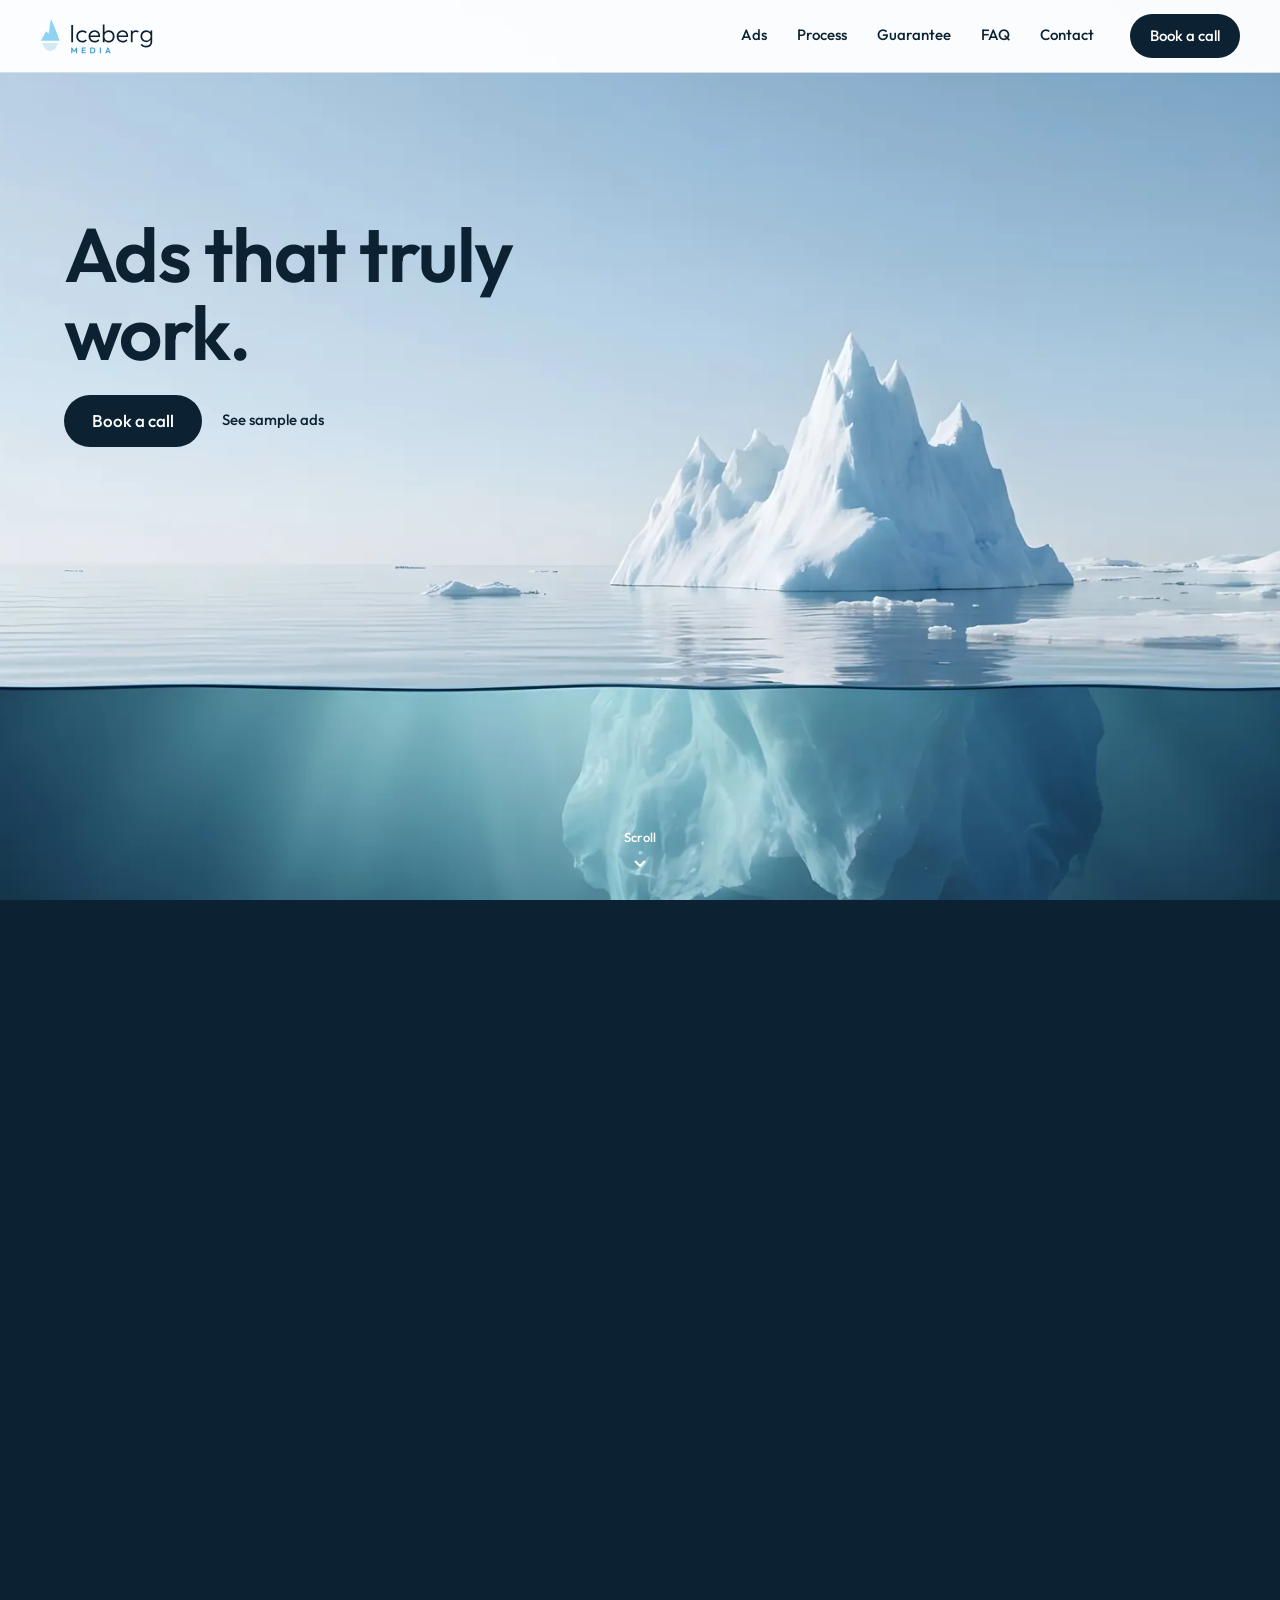
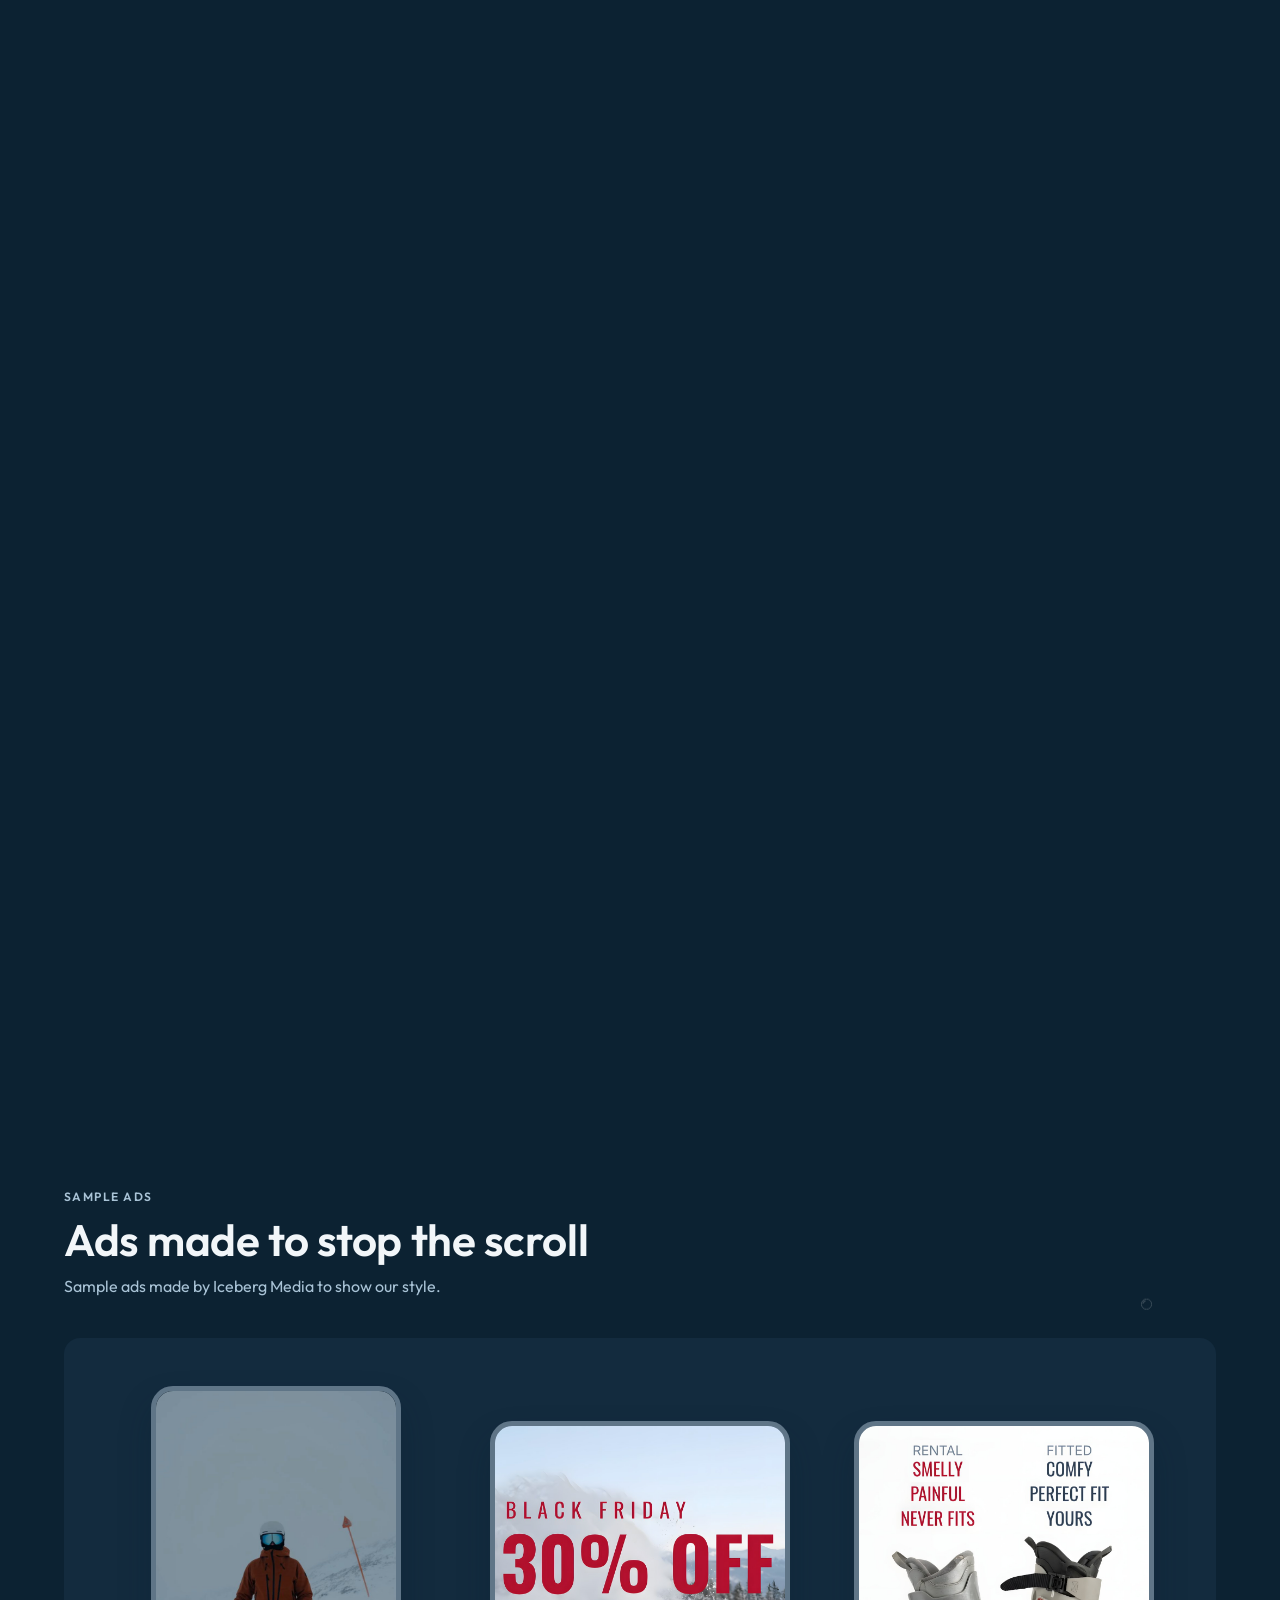
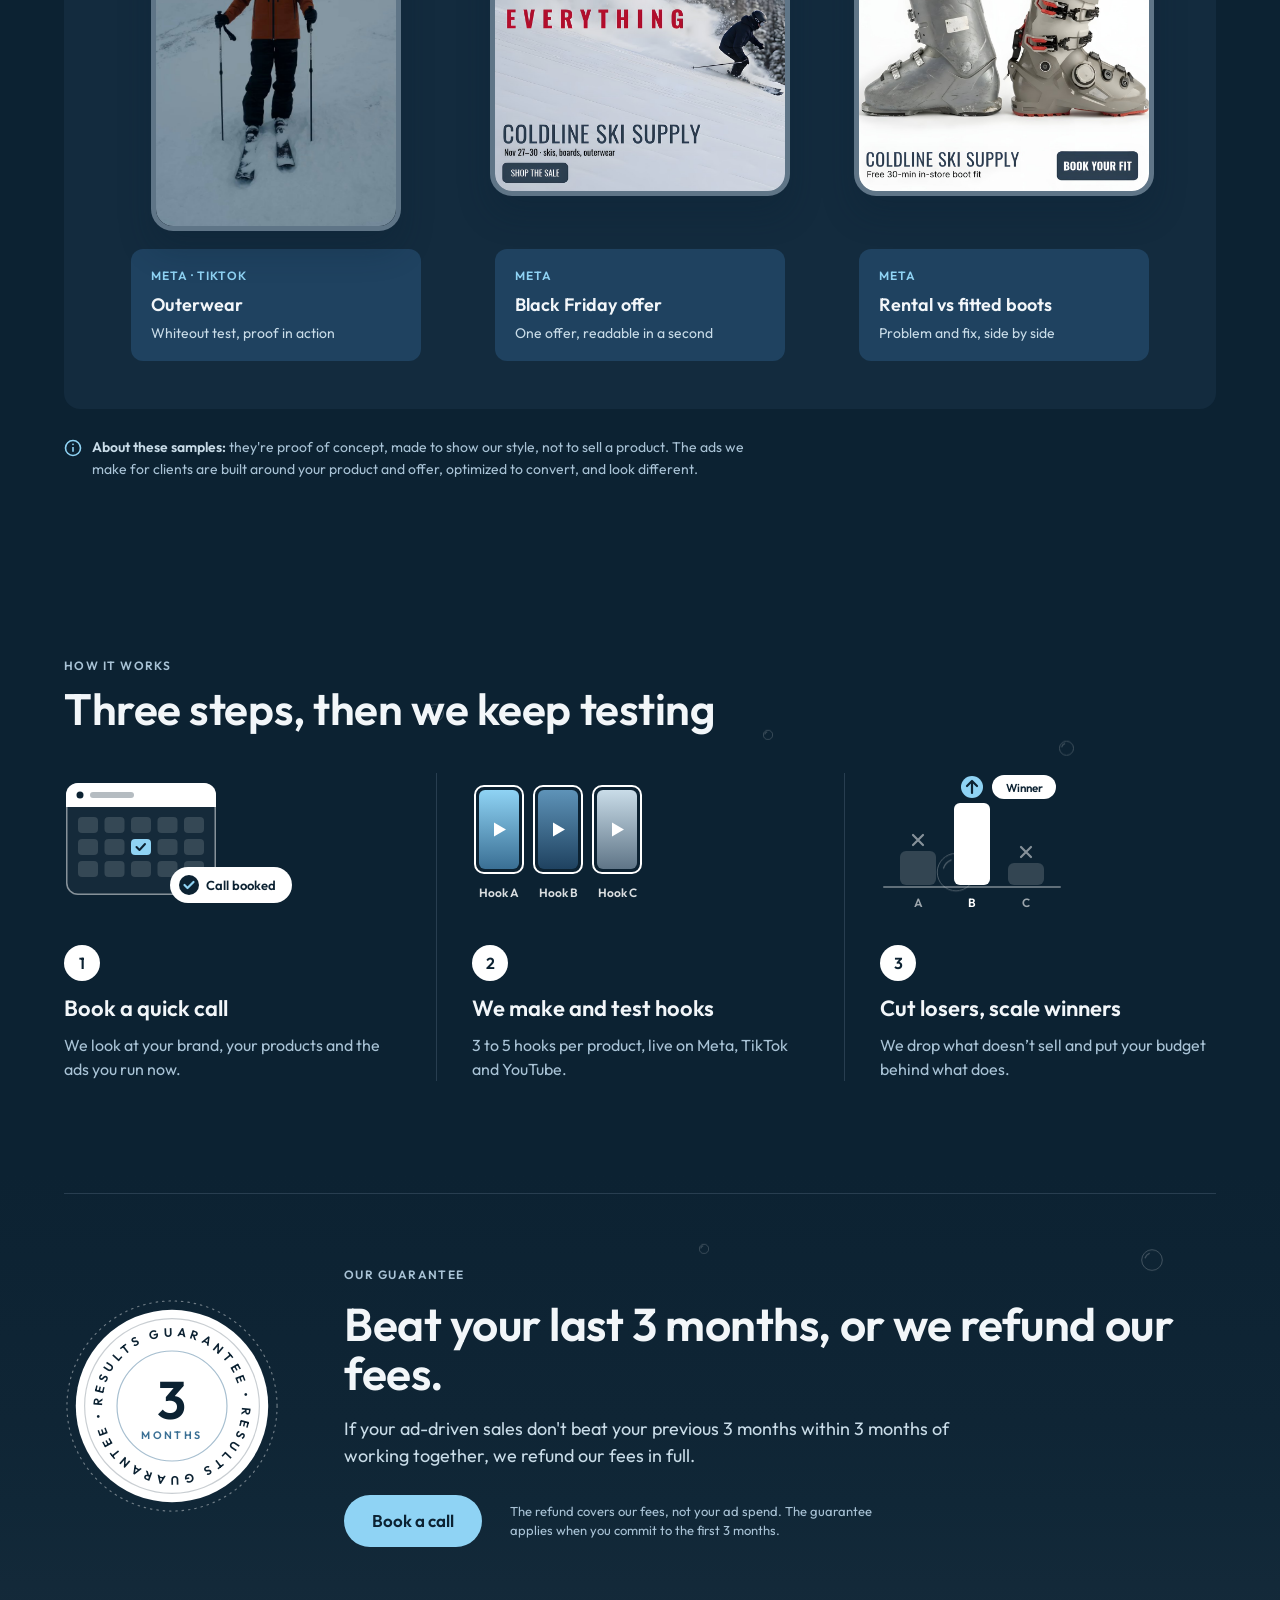
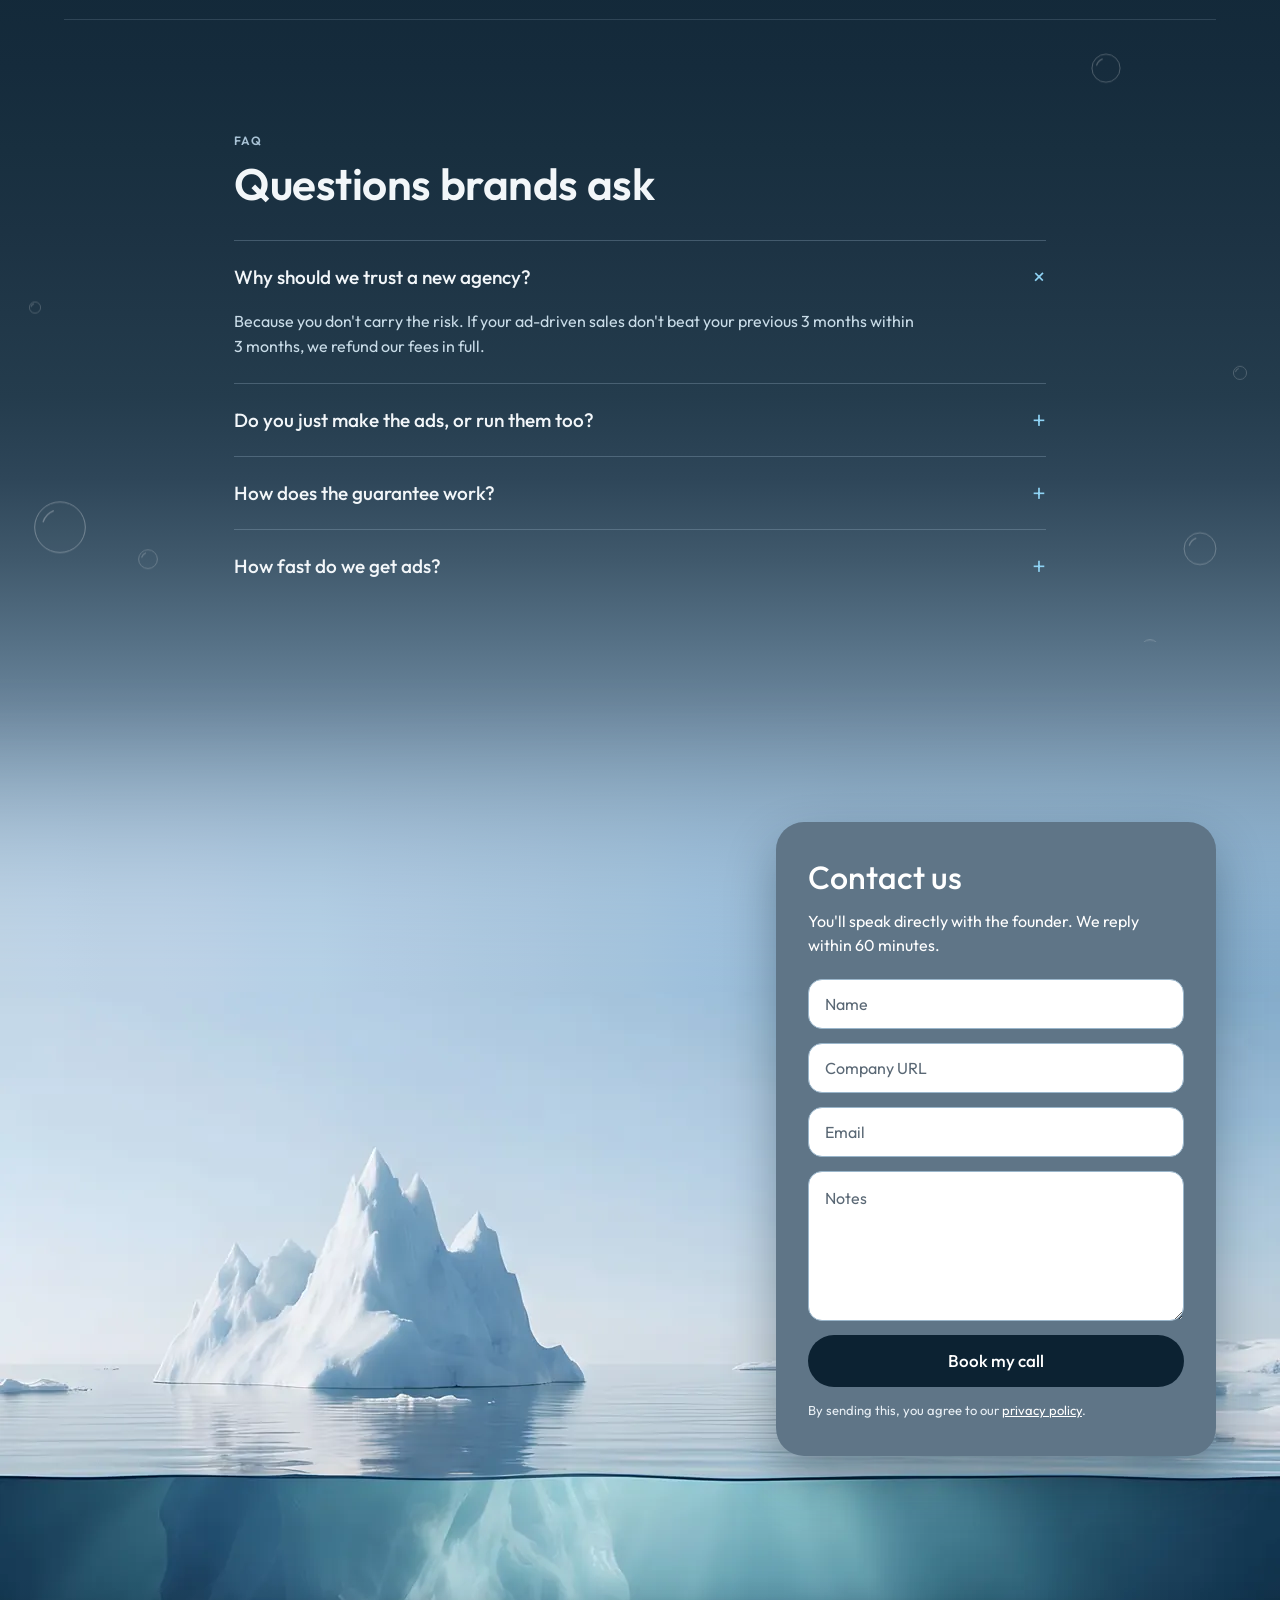
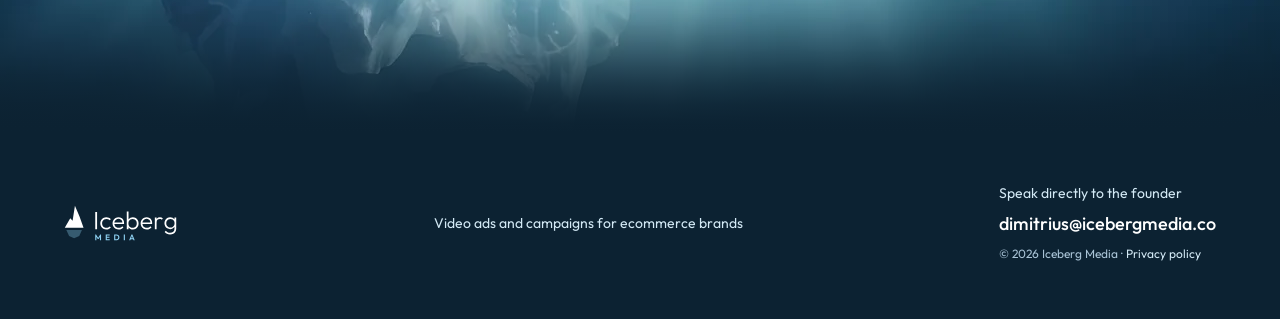
==== index.html @ 53dd19d0 "Add the Iceberg Media website One-page site for icebergmedia.co: dive hero, sample ads (whiteout vid" ====
<!doctype html>
<html lang="en">
<head>
<meta charset="utf-8">
<meta name="viewport" content="width=device-width, initial-scale=1, viewport-fit=cover">
<title>Iceberg Media | Video ads and campaigns for ecommerce brands</title>
<meta name="description" content="Scroll-stopping video ads for ecommerce brands, and we run your campaigns on Meta, TikTok and YouTube. Beat your last 3 months, or we refund our fees.">
<link rel="canonical" href="https://icebergmedia.co/">
<meta name="theme-color" content="#0C2232">
<link rel="icon" href="favicon.svg" type="image/svg+xml">
<link rel="icon" href="favicon-32.png" sizes="32x32" type="image/png">
<link rel="icon" href="icon-192.png" sizes="192x192" type="image/png">
<link rel="apple-touch-icon" href="apple-touch-icon.png">
<link rel="manifest" href="site.webmanifest">
<script type="application/ld+json">{"@context":"https://schema.org","@graph":[{"@type":"WebSite","name":"Iceberg Media","url":"https://icebergmedia.co/"},{"@type":"Organization","name":"Iceberg Media","url":"https://icebergmedia.co/","logo":"https://icebergmedia.co/icon-512.png"}]}</script>
<meta property="og:type" content="website">
<meta property="og:site_name" content="Iceberg Media">
<meta property="og:title" content="Iceberg Media | Ads that truly work">
<meta property="og:description" content="Scroll-stopping video ads for ecommerce brands, and we run your campaigns on Meta, TikTok and YouTube.">
<meta property="og:url" content="https://icebergmedia.co/">
<meta property="og:image" content="https://icebergmedia.co/og-image.jpg">
<meta property="og:image:width" content="1200">
<meta property="og:image:height" content="630">
<meta property="og:image:alt" content="Iceberg Media: Ads that truly work. An iceberg above and below the waterline.">
<meta name="twitter:card" content="summary_large_image">
<link rel="preload" href="assets/fonts/outfit-latin.woff2" as="font" type="font/woff2" crossorigin>
<link rel="stylesheet" href="assets/css/site.css">
</head>
<body>
<a class="skip-link" href="#main">Skip to content</a>

<header class="site-header">
  <div class="header-in">
    <a class="brand" href="#main" data-scroll="top" aria-label="Iceberg Media, back to top">
      <img src="assets/img/logo-light.svg" alt="Iceberg Media" width="113" height="36">
    </a>
    <nav class="site-nav" id="site-nav" aria-label="Sections">
      <a class="lnk nav-link" href="#ads" data-scroll>Ads</a>
      <a class="lnk nav-link" href="#how" data-scroll>Process</a>
      <a class="lnk nav-link" href="#guarantee" data-scroll>Guarantee</a>
      <a class="lnk nav-link" href="#faq" data-scroll>FAQ</a>
      <a class="lnk nav-link" href="#book" data-scroll>Contact</a>
    </nav>
    <div class="header-actions">
      <a class="btn btn-navy btn-sm" href="#book" data-scroll>Book a call</a>
    </div>
  </div>
</header>

<main id="main" tabindex="-1">

  <!-- 1. Hero: the dive. The page is pinned for two screens while the camera sinks below the waterline. -->
  <section class="dive" id="dive" aria-labelledby="hero-title">
    <div class="dive-stage" id="dive-stage">
      <div class="dive-scene" id="dive-scene" aria-hidden="true">
        <picture>
          <source media="(max-width: 760px)" type="image/webp" srcset="assets/img/iceberg-dive-1600.webp 1600w, assets/img/iceberg-dive-2400.webp 2400w" sizes="160vh">
          <source media="(max-width: 760px)" srcset="assets/img/iceberg-dive-1600.jpg 1600w, assets/img/iceberg-dive-2400.jpg 2400w" sizes="160vh">
          <source type="image/webp" srcset="assets/img/iceberg-dive-1600.webp 1600w, assets/img/iceberg-dive-2400.webp 2400w, assets/img/iceberg-dive-3200.webp 3200w" sizes="(orientation: portrait) 160vh, 100vw">
          <img id="dive-img" src="assets/img/iceberg-dive-2400.jpg" srcset="assets/img/iceberg-dive-1600.jpg 1600w, assets/img/iceberg-dive-2400.jpg 2400w, assets/img/iceberg-dive-3200.jpg 3200w" sizes="(orientation: portrait) 160vh, 100vw" alt="" width="3200" height="3200" fetchpriority="high">
        </picture>
        <img class="dive-blur" id="dive-blur" src="assets/img/iceberg-dive-blur.webp" alt="" width="1200" height="1200" decoding="async">
        <div class="dive-sink"></div>
      </div>

      <div class="dive-line" id="dive-line">
        <div class="wrap"><p>Below every great ad is the work you don't see.</p></div>
      </div>

      <div class="hero" id="hero">
        <div class="wrap" id="hero-text">
          <h1 id="hero-title">Ads that truly work.</h1>
          <div class="hero-cta">
            <a class="btn btn-navy" href="#book" data-scroll>Book a call</a>
            <a class="lnk" href="#ads" data-scroll>See sample ads</a>
          </div>
        </div>
      </div>

      <div class="scroll-hint" id="scroll-hint" aria-hidden="true">
        Scroll
        <svg width="18" height="18" viewBox="0 0 18 18" fill="none" stroke="currentColor" stroke-width="2"><path d="M4 7 L9 12 L14 7"/></svg>
      </div>
    </div>
  </section>

  <div class="deep">

    <!-- 2. Sample ads. The videos and their cover frames are in assets/ads/ (see README.md). -->
    <section class="section" id="ads" tabindex="-1" aria-labelledby="ads-title">
      <div class="wrap stack">
        <div class="section-head reveal">
          <span class="eyebrow">Sample ads</span>
          <h2 class="h2" id="ads-title">Ads made to stop the scroll</h2>
          <p class="lead">Sample ads made by Iceberg Media to show our style.</p>
        </div>

        <!-- Ads in a row, each with its card below: videos upright 9:16, still (feed) ads 4:5 with .ad-feed.
             A still ad is an <img> in its .ad-media (see README.md). -->
        <div class="ads-row reveal">
          <div class="ads-item">
            <figure class="ad ad-v" data-ad="outerwear" data-video="assets/ads/outerwear.mp4" data-poster="assets/ads/outerwear.jpg">
              <div class="ad-media">
                <div class="ad-ph"><svg width="40" height="40" viewBox="0 0 40 40" fill="none" stroke="currentColor" stroke-width="2" aria-hidden="true"><circle cx="20" cy="20" r="18"/><path d="M16 13 L28 20 L16 27 Z"/></svg><span>Sample ad</span></div>
              </div>
            </figure>
            <div class="card">
              <span class="card-eyebrow">META · TIKTOK</span>
              <span class="card-title">Outerwear</span>
              <span class="card-text">Whiteout test, proof in action</span>
            </div>
          </div>
          <div class="ads-item">
            <figure class="ad ad-v ad-still ad-feed" data-ad="black-friday">
              <div class="ad-media">
                <img src="assets/ads/black-friday.jpg" alt="Sample Black Friday ad for a ski shop: 30% off everything, with a skier carving through fresh snow and a Shop the sale button" width="1080" height="1350" loading="lazy" decoding="async">
              </div>
            </figure>
            <div class="card">
              <span class="card-eyebrow">META</span>
              <span class="card-title">Black Friday offer</span>
              <span class="card-text">One offer, readable in a second</span>
            </div>
          </div>
          <div class="ads-item">
            <figure class="ad ad-v ad-still ad-feed" data-ad="boot-fit">
              <div class="ad-media">
                <img src="assets/ads/boot-fit.jpg" alt="Sample ski shop ad comparing a worn rental boot (smelly, painful, never fits) with a fitted boot (comfy, perfect fit, yours), with a Book your fit button" width="1080" height="1350" loading="lazy" decoding="async">
              </div>
            </figure>
            <div class="card">
              <span class="card-eyebrow">META</span>
              <span class="card-title">Rental vs fitted boots</span>
              <span class="card-text">Problem and fix, side by side</span>
            </div>
          </div>
        </div>

        <p class="ads-note reveal"><svg width="18" height="18" viewBox="0 0 18 18" fill="none" stroke="currentColor" stroke-width="1.6" aria-hidden="true"><circle cx="9" cy="9" r="7.5"/><path d="M9 8v4.8"/><circle cx="9" cy="5.3" r="0.9" fill="currentColor" stroke="none"/></svg><span><strong>About these samples:</strong> they're proof of concept, made to show our style, not to sell a product. The ads we make for clients are built around your product and offer, optimized to convert, and look different.</span></p>
      </div>
    </section>

    <!-- 3. How it works -->
    <section class="section" id="how" tabindex="-1" aria-labelledby="how-title">
      <div class="wrap stack">
        <div class="section-head reveal">
          <span class="eyebrow">How it works</span>
          <h2 class="h2" id="how-title">Three steps, then we keep testing</h2>
        </div>
        <!-- Three open columns, each with a small white line drawing: the call, hooks A to C, hook B wins. -->
        <ol class="steps">
          <li class="step reveal">
            <div class="step-art" aria-hidden="true">
              <svg viewBox="46 10 230 140" preserveAspectRatio="xMinYMid meet" focusable="false">
                <rect x="48.75" y="20.75" width="148.5" height="110.5" rx="11.25" fill="#FFFFFF" fill-opacity="0.04" stroke="#FFFFFF" stroke-opacity="0.5" stroke-width="1.5"/>
                <path d="M48 32a12 12 0 0 1 12-12h126a12 12 0 0 1 12 12v12H48z" fill="#FFFFFF"/>
                <circle cx="62" cy="32" r="3.5" fill="#0C2232"/>
                <rect x="72" y="29" width="44" height="6" rx="3" fill="#0C2232" opacity="0.3"/>
                <g fill="#FFFFFF" fill-opacity="0.14">
                  <rect x="60" y="54" width="20" height="16" rx="4"/><rect x="86.5" y="54" width="20" height="16" rx="4"/><rect x="113" y="54" width="20" height="16" rx="4"/><rect x="139.5" y="54" width="20" height="16" rx="4"/><rect x="166" y="54" width="20" height="16" rx="4"/>
                  <rect x="60" y="76" width="20" height="16" rx="4"/><rect x="86.5" y="76" width="20" height="16" rx="4"/><rect x="139.5" y="76" width="20" height="16" rx="4"/><rect x="166" y="76" width="20" height="16" rx="4"/>
                  <rect x="60" y="98" width="20" height="16" rx="4"/><rect x="86.5" y="98" width="20" height="16" rx="4"/><rect x="113" y="98" width="20" height="16" rx="4"/><rect x="139.5" y="98" width="20" height="16" rx="4"/><rect x="166" y="98" width="20" height="16" rx="4"/>
                </g>
                <rect x="113" y="76" width="20" height="16" rx="4" fill="#8FD3F4"/>
                <path d="M118.5 84l3 3 5.5-6" fill="none" stroke="#0C2232" stroke-width="2" stroke-linecap="round" stroke-linejoin="round"/>
                <rect x="152" y="104" width="122" height="36" rx="18" fill="#FFFFFF"/>
                <circle cx="171" cy="122" r="10" fill="#0C2232"/>
                <path d="M166.5 122l3 3 6-6" fill="none" stroke="#8FD3F4" stroke-width="2.2" stroke-linecap="round" stroke-linejoin="round"/>
                <text x="188" y="126.5" font-size="13" font-weight="600" fill="#0C2232">Call booked</text>
              </svg>
            </div>
            <span class="step-n">1</span>
            <h3>Book a quick call</h3>
            <p>We look at your brand, your products and the ads you run now.</p>
          </li>
          <li class="step reveal">
            <div class="step-art" aria-hidden="true">
              <svg viewBox="64 10 172 140" preserveAspectRatio="xMinYMid meet" focusable="false">
                <defs>
                  <linearGradient id="hook-a" x1="0" y1="0" x2="0" y2="1"><stop offset="0" stop-color="#8FD3F4"/><stop offset="1" stop-color="#3A6F94"/></linearGradient>
                  <linearGradient id="hook-b" x1="0" y1="0" x2="0" y2="1"><stop offset="0" stop-color="#5E93B8"/><stop offset="1" stop-color="#1F4260"/></linearGradient>
                  <linearGradient id="hook-c" x1="0" y1="0" x2="0" y2="1"><stop offset="0" stop-color="#C9DCE8"/><stop offset="1" stop-color="#5F7587"/></linearGradient>
                </defs>
                <g transform="translate(66 22)">
                  <rect x="1" y="1" width="48" height="87" rx="9" fill="none" stroke="#FFFFFF" stroke-width="2"/>
                  <rect x="5" y="5" width="40" height="79" rx="6" fill="url(#hook-a)"/>
                  <path d="M20 37.5l12 7-12 7z" fill="#FFFFFF"/>
                  <text x="25" y="112" text-anchor="middle" font-size="12" font-weight="600" fill="#FFFFFF" fill-opacity="0.85">Hook A</text>
                </g>
                <g transform="translate(125 22)">
                  <rect x="1" y="1" width="48" height="87" rx="9" fill="none" stroke="#FFFFFF" stroke-width="2"/>
                  <rect x="5" y="5" width="40" height="79" rx="6" fill="url(#hook-b)"/>
                  <path d="M20 37.5l12 7-12 7z" fill="#FFFFFF"/>
                  <text x="25" y="112" text-anchor="middle" font-size="12" font-weight="600" fill="#FFFFFF" fill-opacity="0.85">Hook B</text>
                </g>
                <g transform="translate(184 22)">
                  <rect x="1" y="1" width="48" height="87" rx="9" fill="none" stroke="#FFFFFF" stroke-width="2"/>
                  <rect x="5" y="5" width="40" height="79" rx="6" fill="url(#hook-c)"/>
                  <path d="M20 37.5l12 7-12 7z" fill="#FFFFFF"/>
                  <text x="25" y="112" text-anchor="middle" font-size="12" font-weight="600" fill="#FFFFFF" fill-opacity="0.85">Hook C</text>
                </g>
              </svg>
            </div>
            <span class="step-n">2</span>
            <h3>We make and test hooks</h3>
            <p>3 to 5 hooks per product, live on Meta, TikTok and YouTube.</p>
          </li>
          <li class="step reveal">
            <div class="step-art" aria-hidden="true">
              <svg viewBox="58 10 184 140" preserveAspectRatio="xMinYMid meet" focusable="false">
                <rect x="78" y="88" width="36" height="34" rx="6" fill="#FFFFFF" fill-opacity="0.16"/>
                <rect x="132" y="40" width="36" height="82" rx="6" fill="#FFFFFF"/>
                <rect x="186" y="100" width="36" height="22" rx="6" fill="#FFFFFF" fill-opacity="0.16"/>
                <line x1="62" y1="124" x2="238" y2="124" stroke="#FFFFFF" stroke-opacity="0.35" stroke-width="2" stroke-linecap="round"/>
                <g fill="none" stroke="#FFFFFF" stroke-opacity="0.5" stroke-width="2.2" stroke-linecap="round">
                  <path d="M91 72l10 10M101 72l-10 10"/>
                  <path d="M199 84l10 10M209 84l-10 10"/>
                </g>
                <circle cx="150" cy="24" r="11" fill="#8FD3F4"/>
                <path d="M150 30v-12M145 23l5-5 5 5" fill="none" stroke="#0C2232" stroke-width="2.2" stroke-linecap="round" stroke-linejoin="round"/>
                <rect x="170" y="12" width="64" height="24" rx="12" fill="#FFFFFF"/>
                <text x="202" y="28.5" text-anchor="middle" font-size="11.5" font-weight="600" fill="#0C2232">Winner</text>
                <g font-size="12" font-weight="600" text-anchor="middle">
                  <text x="96" y="144" fill="#FFFFFF" fill-opacity="0.6">A</text>
                  <text x="150" y="144" fill="#FFFFFF">B</text>
                  <text x="204" y="144" fill="#FFFFFF" fill-opacity="0.6">C</text>
                </g>
              </svg>
            </div>
            <span class="step-n">3</span>
            <h3>Cut losers, scale winners</h3>
            <p>We drop what doesn’t sell and put your budget behind what does.</p>
          </li>
        </ol>
      </div>
    </section>

    <!-- 4. Guarantee: a white seal beside the promise, between two thin lines -->
    <section id="guarantee" tabindex="-1" aria-labelledby="guarantee-title">
      <div class="guarantee reveal">
        <div class="g-seal" aria-hidden="true">
          <svg viewBox="-10 -10 220 220" focusable="false">
            <defs><path id="g-ring" d="M100 100m-71 0a71 71 0 1 1 142 0a71 71 0 1 1-142 0"/></defs>
            <circle cx="100" cy="100" r="107" fill="none" stroke="#FFFFFF" stroke-opacity="0.4" stroke-width="1.2" stroke-dasharray="1.5 5" stroke-linecap="round"/>
            <circle cx="100" cy="100" r="98" fill="#FFFFFF"/>
            <circle cx="100" cy="100" r="89" fill="none" stroke="#0C2232" stroke-opacity="0.22" stroke-width="1.2"/>
            <circle cx="100" cy="100" r="56" fill="none" stroke="#3A6F94" stroke-opacity="0.45" stroke-width="1.2"/>
            <text font-size="12.5" font-weight="600" letter-spacing="2.6" fill="#0C2232"><textPath href="#g-ring" xlink:href="#g-ring" textLength="440" lengthAdjust="spacing">RESULTS GUARANTEE • RESULTS GUARANTEE •</textPath></text>
            <text x="100" y="113" text-anchor="middle" font-size="54" font-weight="600" fill="#0C2232">3</text>
            <text x="100" y="134" text-anchor="middle" font-size="11" font-weight="600" letter-spacing="2.4" fill="#3A6F94">MONTHS</text>
          </svg>
        </div>
        <div class="g-text">
          <span class="eyebrow">Our guarantee</span>
          <h2 class="h2 g-title" id="guarantee-title">Beat your last 3 months, or we refund our fees.</h2>
          <p class="g-body">If your ad-driven sales don't beat your previous 3 months within 3 months of working together, we refund our fees in full.</p>
          <div class="g-act">
            <a class="btn btn-ice" href="#book" data-scroll>Book a call</a>
            <p class="g-fine">The refund covers our fees, not your ad spend. The guarantee applies when you commit to the first 3 months.</p>
          </div>
        </div>
      </div>
    </section>

    <!-- 5. FAQ. It sits in the start of the gradient that lightens towards Contact. -->
    <section class="faq" id="faq" tabindex="-1" aria-labelledby="faq-title">
      <div class="section-head reveal">
        <span class="eyebrow">FAQ</span>
        <h2 class="h2" id="faq-title">Questions brands ask</h2>
      </div>
      <div class="faq-list reveal">
        <div class="faq-item">
          <h3 class="faq-h"><button class="faq-q" type="button" aria-expanded="true" aria-controls="faq-a1" id="faq-q1"><span>Why should we trust a new agency?</span><span class="faq-icon" aria-hidden="true">+</span></button></h3>
          <div class="faq-a open" id="faq-a1" role="region" aria-labelledby="faq-q1"><div><p>Because you don't carry the risk. If your ad-driven sales don't beat your previous 3 months within 3 months, we refund our fees in full.</p></div></div>
        </div>
        <div class="faq-item">
          <h3 class="faq-h"><button class="faq-q" type="button" aria-expanded="false" aria-controls="faq-a2" id="faq-q2"><span>Do you just make the ads, or run them too?</span><span class="faq-icon" aria-hidden="true">+</span></button></h3>
          <div class="faq-a" id="faq-a2" role="region" aria-labelledby="faq-q2"><div><p>Both. We make the ads, then launch, test and scale them on Meta, TikTok and YouTube.</p></div></div>
        </div>
        <div class="faq-item">
          <h3 class="faq-h"><button class="faq-q" type="button" aria-expanded="false" aria-controls="faq-a3" id="faq-q3"><span>How does the guarantee work?</span><span class="faq-icon" aria-hidden="true">+</span></button></h3>
          <div class="faq-a" id="faq-a3" role="region" aria-labelledby="faq-q3"><div><p>Before we start, we take your ad-driven sales from the last 3 months as the baseline. Beat it within 3 months, or we refund our fees in full (not your ad spend). Billing is month to month, and the guarantee covers brands that commit to the first 3 months.</p></div></div>
        </div>
        <div class="faq-item">
          <h3 class="faq-h"><button class="faq-q" type="button" aria-expanded="false" aria-controls="faq-a4" id="faq-q4"><span>How fast do we get ads?</span><span class="faq-icon" aria-hidden="true">+</span></button></h3>
          <div class="faq-a" id="faq-a4" role="region" aria-labelledby="faq-q4"><div><p>Your first ads are ready 3 to 5 days after kickoff. We confirm the exact timeline on the call.</p></div></div>
        </div>
      </div>
    </section>
  </div>

  <!-- 6. Contact: the page rises into the sky of the second photo. -->
  <section class="contact" id="book" tabindex="-1" aria-labelledby="contact-title">
    <div class="contact-space" aria-hidden="true"></div>
    <div class="contact-wrap">
      <div class="wrap contact-row">
        <div class="contact-spacer" aria-hidden="true"></div>
        <div class="contact-card" id="contact-card">
          <h2 id="contact-title">Contact us</h2>
          <p class="intro">You'll speak directly with the founder. We reply within 60 minutes.</p>
          <form id="contact-form" novalidate>
            <label class="field"><span class="sr-only">Name</span><input type="text" name="name" placeholder="Name" autocomplete="name" required maxlength="100"></label>
            <label class="field"><span class="sr-only">Company URL</span><input type="text" name="company" placeholder="Company URL" autocomplete="url" inputmode="url" maxlength="300"></label>
            <label class="field"><span class="sr-only">Email</span><input type="email" name="email" placeholder="Email" autocomplete="email" required maxlength="200"></label>
            <label class="field"><span class="sr-only">Notes</span><textarea name="notes" rows="5" placeholder="Notes" maxlength="3000"></textarea></label>
            <div class="hp" aria-hidden="true"><label>Leave this empty<input type="text" name="website_hp" tabindex="-1" autocomplete="off"></label></div>
            <button class="btn btn-navy btn-block" type="submit">Book my call</button>
            <p class="form-status" id="form-status" role="status" aria-live="polite"></p>
            <p class="consent">By sending this, you agree to our <a href="privacy.html">privacy policy</a>.</p>
          </form>
        </div>
      </div>
    </div>
    <div class="contact-photo" id="contact-photo" aria-hidden="true">
      <div class="contact-img">
        <picture>
          <source type="image/webp" srcset="assets/img/iceberg-contact-1280.webp 1280w, assets/img/iceberg-contact-1920.webp 1920w, assets/img/iceberg-contact-2560.webp 2560w" sizes="(max-width: 760px) 167vw, 100vw">
          <img src="assets/img/iceberg-contact-1920.jpg" srcset="assets/img/iceberg-contact-1280.jpg 1280w, assets/img/iceberg-contact-1920.jpg 1920w, assets/img/iceberg-contact-2560.jpg 2560w" sizes="(max-width: 760px) 167vw, 100vw" alt="" width="2560" height="2560" loading="lazy" decoding="async">
        </picture>
      </div>
      <div class="contact-cap"></div>
      <div class="contact-sink"></div>
    </div>
  </section>
</main>

<footer class="site-footer">
  <div class="wrap footer-in">
    <img class="footer-logo" src="assets/img/logo-dark.svg" alt="Iceberg Media" width="113" height="36" loading="lazy">
    <span class="footer-tag">Video ads and campaigns for ecommerce brands</span>
    <div class="footer-contact">
      <span>Speak directly to the founder</span>
      <a class="lnk lnk-light footer-mail" href="mailto:dimitrius@icebergmedia.co">dimitrius@icebergmedia.co</a>
      <span class="footer-legal">© 2026 Iceberg Media · <a class="lnk lnk-light" href="privacy.html">Privacy policy</a></span>
    </div>
  </div>
</footer>

<script src="assets/js/site.js"></script>
</body>
</html>
---- assets/css/site.css ----
/* Iceberg Media, icebergmedia.co
   One page: the dive (hero), the deep (ads, steps, guarantee, FAQ), then back up to the surface (contact). */

@font-face {
  font-family: 'Outfit';
  font-style: normal;
  font-weight: 300 700;
  font-display: swap;
  src: url(../fonts/outfit-latin-ext.woff2) format('woff2');
  unicode-range: U+0100-02BA, U+02BD-02C5, U+02C7-02CC, U+02CE-02D7, U+02DD-02FF, U+0304, U+0308, U+0329, U+1D00-1DBF, U+1E00-1E9F, U+1EF2-1EFF, U+2020, U+20A0-20AB, U+20AD-20C4, U+2113, U+2C60-2C7F, U+A720-A7FF;
}
@font-face {
  font-family: 'Outfit';
  font-style: normal;
  font-weight: 300 700;
  font-display: swap;
  src: url(../fonts/outfit-latin.woff2) format('woff2');
  unicode-range: U+0000-00FF, U+0131, U+0152-0153, U+02BB-02BC, U+02C6, U+02DA, U+02DC, U+0304, U+0308, U+0329, U+2000-206F, U+20AC, U+2122, U+2191, U+2193, U+2212, U+2215, U+FEFF, U+FFFD;
}

:root {
  --navy: #0C2232;
  --ink: #1B2733;
  --on-dark: #F2F6F9;
  --muted: #A9C3D6;
  --soft: #C9DCE8;
  --ice: #8FD3F4;
  --steel: #3A6F94;
  --panel: #132B3E;
  --info: #1F4260;
  --line: #2A4A6A;
  --frame: #5F7587;
  --card: #5F7587;
  --ease: cubic-bezier(0.65, 0, 0.35, 1);
  /* smoothstep ramp into the brand navy, shared by both photos */
  --navy-ramp: linear-gradient(to bottom, rgba(12, 34, 50, 0) 0%, rgba(12, 34, 50, 0.038) 10%, rgba(12, 34, 50, 0.14) 20%, rgba(12, 34, 50, 0.286) 30%, rgba(12, 34, 50, 0.456) 40%, rgba(12, 34, 50, 0.631) 50%, rgba(12, 34, 50, 0.791) 60%, rgba(12, 34, 50, 0.918) 70%, rgba(12, 34, 50, 0.99) 80%, #0C2232 85%, #0C2232 100%);
}

*, *::before, *::after { box-sizing: border-box; }
html { background: var(--navy); -webkit-text-size-adjust: 100%; text-size-adjust: 100%; }
body {
  margin: 0;
  background: var(--navy);
  color: var(--ink);
  font-family: Outfit, system-ui, -apple-system, 'Segoe UI', Roboto, sans-serif;
  font-size: 16px;
  line-height: 1.5;
  -webkit-font-smoothing: antialiased;
  -moz-osx-font-smoothing: grayscale;
}
img { max-width: none; }
a { color: inherit; }
[tabindex="-1"]:focus { outline: none; }
:focus-visible { outline: 3px solid #3A9AD3; outline-offset: 3px; }
.sr-only { position: absolute; width: 1px; height: 1px; overflow: hidden; clip: rect(0 0 0 0); clip-path: inset(50%); white-space: nowrap; }
.wrap { max-width: 1200px; margin: 0 auto; padding: 0 max(24px, env(safe-area-inset-right, 0px)) 0 max(24px, env(safe-area-inset-left, 0px)); }

.skip-link {
  position: absolute; left: 12px; top: -64px; z-index: 100;
  background: #FFFFFF; color: var(--navy); padding: 10px 16px; border-radius: 8px;
  font-weight: 600; text-decoration: none; transition: top 200ms var(--ease);
}
.skip-link:focus { top: 12px; }

/* ---------- buttons and links: every interaction eases in and out ---------- */
.btn {
  display: inline-flex; align-items: center; justify-content: center;
  min-height: 52px; padding: 0 28px; border: 0; border-radius: 999px;
  font: inherit; font-size: 17px; font-weight: 500; text-decoration: none; cursor: pointer;
  transition: transform 350ms var(--ease), box-shadow 350ms var(--ease), filter 350ms var(--ease);
}
.btn:hover { transform: translateY(-2px); box-shadow: 0 12px 24px rgba(12, 34, 50, 0.22); filter: brightness(1.12); }
.btn:active { transform: translateY(0) scale(0.97); box-shadow: 0 4px 10px rgba(12, 34, 50, 0.18); }
.btn[disabled] { cursor: progress; filter: none; transform: none; box-shadow: none; opacity: 0.8; }
.btn-navy { background: var(--navy); color: #FFFFFF; }
.btn-ice { background: var(--ice); color: var(--navy); font-weight: 600; }
.btn-sm { min-height: 44px; padding: 0 20px; font-size: 15px; }
.btn-block { width: 100%; }

.lnk {
  color: var(--navy); font-size: 15px; font-weight: 500; text-decoration: none;
  background-image: linear-gradient(currentColor, currentColor);
  background-size: 0% 2px; background-position: 0 100%; background-repeat: no-repeat;
  padding-bottom: 2px; transition: background-size 400ms var(--ease);
}
.lnk:hover, .lnk:focus-visible { background-size: 100% 2px; }
.lnk-light { color: #FFFFFF; }

/* ---------- header ---------- */
.site-header {
  position: fixed; top: 0; left: 0; right: 0; z-index: 50; padding-top: env(safe-area-inset-top, 0px);
  background: rgba(255, 255, 255, 0.96);
  border-bottom: 1px solid #D5DCE3;
  /* no backdrop blur: it redraws on every scroll frame and is invisible at this opacity */
  transition: transform 450ms var(--ease);
  will-change: transform;
}
/* site.js slides the bar away while the page is scrolled down, and back while it is scrolled up */
.site-header.away { transform: translateY(-100%); }
/* the bar is wider than the page column, so the logo and Book a call sit near the screen edges */
.header-in {
  max-width: 1520px; margin: 0 auto; min-height: 72px;
  padding: 0 max(40px, env(safe-area-inset-right, 0px)) 0 max(40px, env(safe-area-inset-left, 0px));
  display: flex; align-items: center; gap: 16px 36px;
}
.brand { display: block; margin-right: auto; border-radius: 6px; }
.site-nav { display: flex; align-items: center; gap: 30px; }
.nav-link { white-space: nowrap; }
.nav-link[aria-current] { background-size: 100% 2px; }
.header-actions { display: flex; align-items: center; gap: 18px; }
.brand img { display: block; height: 36px; width: auto; }

/* ---------- 1. the dive ----------
   Without JavaScript (or with reduced motion) the hero is one still screen.
   site.js adds .anim to <html>: the section grows to three screens and the stage stays pinned while the camera sinks.
   Heights use the small viewport (svh) for the composition and the large one (lvh) for the paint,
   so nothing jumps when a phone's toolbars slide away. */
.dive { position: relative; height: 100vh; height: 100svh; background: var(--navy); }
.dive-stage { position: sticky; top: 0; height: 100vh; height: 100svh; overflow: hidden; }
.anim .dive { height: 300vh; height: calc(100lvh + 200svh); }
.anim .dive-stage { height: 100vh; height: 100lvh; }
html:not(.anim) .dive-stage::after { content: ''; position: absolute; left: 0; right: 0; bottom: 0; height: 24%; background: var(--navy-ramp); }
html:not(.anim) .dive-line, html:not(.anim) .scroll-hint { display: none; }

/* The photo is square. Waterline 76% down the screen, iceberg on the right (centred on phones).
   site.js sets the exact pixel geometry; these are the same rules in CSS so the first paint already matches. */
.dive-scene {
  --s: max(100vw + 24px, 152.92vh);
  --s: max(100vw + 24px, 152.92svh);
  position: absolute;
  width: var(--s); height: var(--s);
  top: calc(76vh - 0.497 * var(--s));
  top: calc(76svh - 0.497 * var(--s));
  left: clamp(100vw + 12px - var(--s), 65.5vw - 0.655 * var(--s), -12px);
  /* stands in for the photo until it has loaded, so the navy headline is readable straight away */
  background: linear-gradient(to bottom, #93B5D0 0%, #B1CBE0 20%, #C4D5E2 36%, #A6BCCB 49.5%, #294F66 49.8%, #4E7F94 55%, #234B62 70%, #122E42 80%, #0C2232 88%);
}
.anim .dive-scene { will-change: transform; }
.dive-scene img { display: block; width: 100%; height: 100%; }
/* the brief blur mid-dive is a cross-fade to a pre-blurred copy: only opacity changes, so the graphics card does it alone */
.dive-scene .dive-blur { position: absolute; left: 0; top: 0; opacity: 0; }
.anim .dive-blur { will-change: opacity; }
.anim .dive-line p { will-change: transform, opacity; }
.dive-sink { position: absolute; left: 0; right: 0; top: 82%; bottom: 0; background: var(--navy-ramp); }

.hero { position: relative; z-index: 2; height: 100%; padding-top: 24vh; padding-top: 24svh; will-change: transform, opacity; }
.hero h1 {
  margin: 0 0 24px; max-width: 600px;
  font-size: clamp(46px, 6.2vw, 76px); line-height: 1.02; font-weight: 600; letter-spacing: -0.02em;
  color: var(--navy);
}
.hero-cta { display: flex; gap: 16px 20px; align-items: center; flex-wrap: wrap; }

.dive-line { position: absolute; z-index: 2; left: 0; right: 0; top: 74vh; top: 74svh; pointer-events: none; }
.dive-line p {
  margin: 0; max-width: 520px; text-wrap: balance;
  font-size: clamp(28px, 4vw, 40px); line-height: 1.15; font-weight: 500; letter-spacing: -0.01em;
  color: var(--on-dark);
}
.anim .dive-line p { opacity: 0; }

.scroll-hint {
  position: absolute; z-index: 2; left: 50%; top: calc(100vh - 72px); top: calc(100svh - 72px); transform: translateX(-50%);
  display: flex; flex-direction: column; align-items: center; gap: 6px;
  color: #FFFFFF; font-size: 13px; font-weight: 500;
}

/* ---------- 2-5. the deep ---------- */
.deep {
  color: var(--on-dark);
  background-color: var(--navy);
  /* lightens over its last 1150px, behind the FAQ, and carries straight on into the contact band */
  background-image: linear-gradient(to top, #567186 0px, #40596C 82px, #2E4659 164px, #243C4D 246px, #203748 329px, #1C3243 411px, #182F3F 493px, #152B3C 575px, #132939 657px, #102737 739px, #0F2535 821px, #0E2434 904px, #0D2333 986px, #0C2232 1068px, #0C2232 1150px);
  background-repeat: no-repeat;
  position: relative;
  isolation: isolate;
}
/* Bubbles (drawn in Figma, placed by site.js) in the empty spots, behind everything. They rise a little faster
   than the page: --k is the extra speed, so a bubble is exactly where site.js put it when it is mid-screen. */
.bubbles { position: absolute; inset: 0; z-index: -1; overflow: clip; pointer-events: none; }
.bubble { position: absolute; display: block; width: var(--s); height: var(--s); opacity: var(--o); }
.anim .bubble { will-change: transform; }
@supports (animation-timeline: view()) {
  .anim .bubble { animation: bubble-rise linear both; animation-timeline: view(); }
}
@keyframes bubble-rise {
  from { transform: translate3d(0, calc(var(--k) * (50vh + var(--s) / 2)), 0); }
  to { transform: translate3d(0, calc(var(--k) * (-50vh - var(--s) / 2)), 0); }
}
.section { padding: 88px 0; }
#ads, #how, #guarantee, #faq { scroll-margin-top: 72px; }
.stack { display: flex; flex-direction: column; gap: 40px; }
.section-head { display: flex; flex-direction: column; gap: 10px; }
.eyebrow { font-size: 12px; font-weight: 600; letter-spacing: 0.12em; text-transform: uppercase; color: var(--muted); }
.h2 { margin: 0; font-size: clamp(32px, 4vw, 44px); line-height: 1.1; font-weight: 600; letter-spacing: -0.01em; color: var(--on-dark); }
.lead { margin: 0; max-width: 620px; font-size: 16px; color: var(--muted); }

/* ad collage: each ad overlaps its info card, zig-zag */
.collage { position: relative; width: 100%; aspect-ratio: var(--ar, 1.57 / 1); background: var(--panel); border-radius: 16px; }
.ad { position: absolute; z-index: 2; left: var(--x); top: var(--y); margin: 0; overflow: hidden; box-shadow: 0 18px 32px rgba(12, 34, 50, 0.28); }
.ad-v { width: 19.3%; aspect-ratio: 9 / 16; border-radius: 22px; border: 5px solid var(--frame); background: #2A4258; }
.ad-h { width: var(--w, 57.3%); aspect-ratio: 16 / 9; border-radius: 12px; background: #05121C; }
.ad-media { position: absolute; inset: 0; }
.ad.has-video .ad-media { background: #05121C; }
/* 1px bleed on each side so a fractional frame size never shows a hairline of background at the edge */
.ad-media video, .ad-media img { position: absolute; left: -1px; top: -1px; display: block; width: calc(100% + 2px); height: calc(100% + 2px); object-fit: cover; }
.ad:has(.ad-sound) .ad-media video { cursor: pointer; }
.ad-ph {
  position: absolute; inset: 0; display: flex; flex-direction: column; align-items: center; justify-content: center; gap: 10px;
  color: var(--muted); font-size: 13px; font-weight: 500; letter-spacing: 0.02em;
  background: radial-gradient(120% 80% at 30% 18%, #36516B 0%, #2A4258 48%, #1B3144 100%);
}
.ad-ph-h { color: #D3E9F5; background: radial-gradient(110% 90% at 30% 20%, #10283A 0%, #05121C 70%); padding: 16px; }
.ad-bar { position: absolute; left: 16px; right: 16px; bottom: 16px; height: 4px; border-radius: 2px; background: #44525F; }
.ad-bar div { width: 35%; height: 100%; border-radius: 2px; background: var(--ice); }
.ad-sound {
  position: absolute; right: 10px; bottom: 10px; z-index: 2; width: 36px; height: 36px; border: 0; border-radius: 50%;
  background: rgba(12, 34, 50, 0.72) center / 18px 18px no-repeat; cursor: pointer;
  background-image: url("data:image/svg+xml,%3Csvg xmlns='http://www.w3.org/2000/svg' viewBox='0 0 24 24' fill='none' stroke='%23fff' stroke-width='2' stroke-linecap='round' stroke-linejoin='round'%3E%3Cpath d='M11 5 6 9H3v6h3l5 4z'/%3E%3Cpath d='m22 9-6 6M16 9l6 6'/%3E%3C/svg%3E");
  transition: transform 350ms var(--ease), background-color 350ms var(--ease);
}
.ad-sound:hover { transform: scale(1.08); background-color: rgba(12, 34, 50, 0.9); }
.ad.has-sound .ad-sound {
  background-image: url("data:image/svg+xml,%3Csvg xmlns='http://www.w3.org/2000/svg' viewBox='0 0 24 24' fill='none' stroke='%23fff' stroke-width='2' stroke-linecap='round' stroke-linejoin='round'%3E%3Cpath d='M11 5 6 9H3v6h3l5 4z'/%3E%3Cpath d='M15.5 8.5a5 5 0 0 1 0 7M19 5a10 10 0 0 1 0 14'/%3E%3C/svg%3E");
}
.card {
  position: absolute; z-index: 1; left: var(--x); top: var(--y); width: var(--w); min-height: var(--h, 25.5%); padding: var(--pad);
  display: flex; flex-direction: column; justify-content: center; gap: 6px;
  background: var(--info); border-radius: 12px;
}
.card-eyebrow { font-size: 12px; font-weight: 600; letter-spacing: 0.08em; color: var(--ice); }
.card-title { font-size: 18px; font-weight: 600; color: var(--on-dark); }
.card-text { font-size: 14px; line-height: 1.4; color: var(--soft); }
/* the sample ads: in a row, each with its card below. Video ads are upright 9:16, still (feed) ads 4:5 (.ad-feed).
   Each item spans the row's two shared rows (subgrid), so a shorter 4:5 ad sits centred beside the video and all
   the cards line up with equal heights. */
.ads-row { display: grid; grid-template-columns: repeat(3, minmax(0, 1fr)); grid-template-rows: auto auto; column-gap: 32px; row-gap: 18px; padding: 48px clamp(20px, 4%, 56px); background: var(--panel); border-radius: 16px; }
.ads-item { display: grid; grid-row: span 2; grid-template-rows: subgrid; row-gap: 18px; justify-items: center; min-width: 0; }
.ads-item .ad { position: relative; left: auto; top: auto; width: min(100%, 250px); align-self: center; }
.ads-item .ad-feed { width: min(100%, 300px); aspect-ratio: 4 / 5; }
.ads-item .card { position: relative; left: auto; top: auto; width: min(100%, 290px); min-height: 0; padding: 18px 20px; }
.ads-note { display: flex; gap: 10px; align-items: flex-start; max-width: 700px; margin: -12px 0 0; font-size: 14px; line-height: 1.55; color: var(--muted); }
.ads-note svg { flex: none; margin-top: 2px; color: var(--ice); }
.ads-note strong { font-weight: 600; color: var(--soft); }

/* how it works: three open columns split by thin lines, each with a white line drawing of its step */
.steps { margin: 0; padding: 0; list-style: none; display: grid; grid-template-columns: repeat(3, minmax(0, 1fr)); gap: 40px 72px; }
.step { position: relative; display: flex; flex-direction: column; gap: 10px; }
.step + .step::before { content: ''; position: absolute; top: 0; bottom: 0; left: -36px; border-left: 1px solid rgba(169, 195, 214, 0.18); }
.step-art { margin-bottom: 22px; }
.step-art svg { display: block; height: 140px; width: auto; max-width: 100%; }
.step-n {
  display: grid; place-items: center; width: 36px; height: 36px; margin-bottom: 4px; border-radius: 50%;
  background: #FFFFFF; color: var(--navy); font-size: 16px; font-weight: 600; line-height: 1;
}
.step h3 { margin: 0; font-size: 22px; line-height: 1.25; font-weight: 600; color: var(--on-dark); }
.step p { margin: 0; max-width: 340px; color: var(--muted); }
/* the columns rise one after another */
.anim .steps .reveal:nth-child(2):not(.now) { transition-delay: 140ms; }
.anim .steps .reveal:nth-child(3):not(.now) { transition-delay: 280ms; }

/* guarantee: the promise beside a white seal, between two thin lines */
.guarantee {
  width: calc(100% - 48px); max-width: 1152px; margin: 24px auto; padding: 72px 0;
  display: grid; grid-template-columns: 216px minmax(0, 1fr); gap: 64px; align-items: center;
  border-top: 1px solid rgba(169, 195, 214, 0.18); border-bottom: 1px solid rgba(169, 195, 214, 0.18);
}
.g-seal svg { display: block; width: 100%; height: auto; }
.anim .g-seal { opacity: 0; transform: rotate(-40deg) scale(0.86); transition: opacity 900ms var(--ease) 200ms, transform 1200ms var(--ease) 200ms; }
.anim .reveal.in .g-seal { opacity: 1; transform: none; }
.anim .reveal.now .g-seal { transition: none; }
.g-text { min-width: 0; display: flex; flex-direction: column; gap: 16px; }
.g-title { font-size: clamp(32px, 3.8vw, 46px); line-height: 1.08; }
.g-body { margin: 0; max-width: 640px; font-size: 18px; color: var(--soft); }
.g-act { display: flex; flex-wrap: wrap; align-items: center; gap: 16px 28px; margin-top: 10px; }
.g-fine { margin: 0; max-width: 400px; font-size: 13px; line-height: 1.5; color: var(--muted); }

/* FAQ */
.faq { max-width: 860px; margin: 0 auto; padding: 88px max(24px, env(safe-area-inset-right, 0px)) 40px max(24px, env(safe-area-inset-left, 0px)); display: flex; flex-direction: column; gap: 32px; }
.faq-item { border-top: 1px solid rgba(169, 195, 214, 0.28); padding: 4px 0; }
.faq-h { margin: 0; font: inherit; }
.faq-q {
  width: 100%; min-height: 64px; padding: 12px 0; border: 0; background: none; cursor: pointer;
  display: flex; align-items: center; justify-content: space-between; gap: 16px;
  font: inherit; font-size: 19px; font-weight: 500; color: var(--on-dark); text-align: left;
  transition: color 350ms var(--ease), padding-left 350ms var(--ease);
}
.faq-q:hover { color: var(--ice); padding-left: 6px; }
.faq-icon { display: inline-block; flex: none; font-size: 26px; font-weight: 300; line-height: 1; color: var(--ice); transition: transform 450ms var(--ease); }
.faq-q[aria-expanded="true"] .faq-icon { transform: rotate(45deg); }
.faq-a { display: grid; grid-template-rows: 0fr; opacity: 0; transition: grid-template-rows 450ms var(--ease), opacity 450ms var(--ease); }
.faq-a.open, html:not(.ready) .faq-a { grid-template-rows: 1fr; opacity: 1; }
.faq-a > div { overflow: hidden; min-height: 0; }
.faq-a p { margin: 0 0 20px; max-width: 680px; font-size: 16px; line-height: 1.55; color: var(--soft); }

/* ---------- 6. contact: back up to the surface ---------- */
.contact {
  position: relative; display: flex; flex-direction: column; overflow: hidden;
  background-color: #A3C1DA;
  background-image: linear-gradient(to bottom, #567186 0px, #637E94 44px, #718CA3 88px, #7D9AB1 131px, #89A6BE 175px, #93B1CA 219px, #9CBAD3 262px, #A1BFD8 306px, #A3C1DA 350px);
  background-repeat: no-repeat;
}
.contact-space { height: 350px; }
.contact-wrap { position: absolute; z-index: 2; left: 0; right: 0; top: 180px; }
.contact-row { display: flex; flex-wrap: wrap; justify-content: space-between; gap: 40px; }
.contact-spacer { flex: 1 1 380px; min-width: 0; }
.contact-card {
  flex: 0 1 440px; min-width: 0; padding: 36px 32px; border-radius: 28px;
  background: var(--card); color: #FFFFFF; box-shadow: 0 24px 48px rgba(12, 34, 50, 0.35);
}
.contact-card h2 { margin: 0 0 14px; font-size: 32px; line-height: 1.2; font-weight: 500; }
.contact-card .intro { margin: 0 0 22px; font-size: 16px; line-height: 1.45; }
#contact-form { display: flex; flex-direction: column; gap: 14px; }
.field { display: flex; }
.field input, .field textarea {
  width: 100%; min-height: 50px; padding: 0 16px; border: 1px solid #9AB6CB; border-radius: 14px;
  font: inherit; font-size: 16px; color: var(--ink); background: #FFFFFF;
  transition: border-color 300ms var(--ease), box-shadow 300ms var(--ease);
}
.field textarea { padding: 14px 16px; resize: vertical; min-height: 126px; }
.field input::placeholder, .field textarea::placeholder { color: #5A6875; }
.field input:focus, .field textarea:focus { outline: none; border-color: var(--steel); box-shadow: 0 0 0 3px rgba(58, 111, 148, 0.35); }
.field input[aria-invalid="true"] { border-color: #FFB4B4; box-shadow: 0 0 0 3px rgba(255, 180, 180, 0.35); }
.hp { position: absolute; left: -9999px; width: 1px; height: 1px; overflow: hidden; }
.form-status { margin: 0; font-size: 14px; line-height: 1.45; }
.form-status:empty { display: none; }
.form-status.error { color: #FFE3E3; }
.consent { margin: 0; font-size: 13px; line-height: 1.45; color: #E8EFF5; }
.consent a { color: #FFFFFF; }
.form-status a { color: #FFFFFF; }
.thanks { animation: rise 600ms var(--ease) both; }
.thanks:focus { outline: none; }
.thanks h3 { margin: 0 0 10px; font-size: 24px; font-weight: 500; }
.thanks p { margin: 0 0 8px; line-height: 1.5; }
.thanks .thanks-note { margin: 0; font-size: 14px; color: #E8EFF5; }
@keyframes rise { from { opacity: 0; transform: translateY(12px); } to { opacity: 1; transform: none; } }

.contact-photo { position: relative; z-index: 1; width: 100%; aspect-ratio: 5 / 3; }
.contact-img { position: absolute; inset: 0; overflow: hidden; background: linear-gradient(to bottom, #A3C1DA 0%, #B8CADA 45%, #2A4E66 63.5%, #4E7D92 70%, #234B63 96%, #122F43 100%); }
.contact-img img { position: absolute; left: 0; top: -20%; width: 100%; height: 166.667%; display: block; }
/* the photo's first visible row is not one colour, so the band blends into it column by column */
.contact-cap {
  position: absolute; left: 0; right: 0; bottom: 100%; height: 320px;
  background: linear-gradient(to right, #C0D4E5 0.00%, #BFD4E7 4.17%, #BDD2E5 8.33%, #BDD2E6 12.50%, #BBD1E6 16.67%, #B7D0E6 20.83%, #B5D0E5 25.00%, #B2CCE3 29.17%, #B0CAE1 33.33%, #ACC8DF 37.50%, #AAC6DE 41.67%, #A6C4DC 45.83%, #A3C3DC 50.00%, #9EC0DC 54.17%, #9BBDD9 58.33%, #99BBD7 62.50%, #94B6D2 66.67%, #92B5D1 70.83%, #91B4D0 75.00%, #8FB4D1 79.17%, #8EB3D0 83.33%, #8AB1CF 87.50%, #87AECD 91.67%, #86ADCC 95.83%, #85ACCB 100.00%);
  -webkit-mask-image: linear-gradient(to bottom, rgba(0, 0, 0, 0) 0%, rgba(0, 0, 0, 0.028) 10%, rgba(0, 0, 0, 0.104) 20%, rgba(0, 0, 0, 0.216) 30%, rgba(0, 0, 0, 0.352) 40%, rgba(0, 0, 0, 0.5) 50%, rgba(0, 0, 0, 0.648) 60%, rgba(0, 0, 0, 0.784) 70%, rgba(0, 0, 0, 0.896) 80%, rgba(0, 0, 0, 0.972) 90%, #000 100%);
  mask-image: linear-gradient(to bottom, rgba(0, 0, 0, 0) 0%, rgba(0, 0, 0, 0.028) 10%, rgba(0, 0, 0, 0.104) 20%, rgba(0, 0, 0, 0.216) 30%, rgba(0, 0, 0, 0.352) 40%, rgba(0, 0, 0, 0.5) 50%, rgba(0, 0, 0, 0.648) 60%, rgba(0, 0, 0, 0.784) 70%, rgba(0, 0, 0, 0.896) 80%, rgba(0, 0, 0, 0.972) 90%, #000 100%);
}
.contact-sink { position: absolute; left: 0; right: 0; bottom: 0; height: 24%; background: var(--navy-ramp); }

/* ---------- footer ---------- */
.site-footer { margin-top: -1px; background: var(--navy); color: #D3E9F5; }
.footer-in { display: flex; flex-wrap: wrap; align-items: center; justify-content: space-between; gap: 20px 24px; padding-top: 24px; padding-bottom: 56px; }
.footer-logo { display: block; height: 36px; width: auto; }
.footer-tag { font-size: 14px; }
.footer-contact { display: flex; flex-direction: column; align-items: flex-start; gap: 6px; font-size: 14px; }
.footer-mail { font-size: 18px; }
.footer-legal { font-size: 12px; color: var(--muted); }
.footer-legal .lnk { font-size: 12px; color: #D3E9F5; font-weight: 400; }

/* ---------- plain pages: privacy policy, 404 ---------- */
.plain { padding: 140px max(24px, env(safe-area-inset-right, 0px)) 96px max(24px, env(safe-area-inset-left, 0px)); color: var(--soft); }
.plain-in { max-width: 720px; margin: 0 auto; }
.plain h1 { margin: 12px 0 20px; font-size: clamp(36px, 5vw, 52px); line-height: 1.1; font-weight: 600; letter-spacing: -0.01em; color: var(--on-dark); }
.plain h2 { margin: 44px 0 12px; font-size: 22px; line-height: 1.3; font-weight: 600; color: var(--on-dark); }
.plain p, .plain li { font-size: 17px; line-height: 1.65; }
.plain p { margin: 0 0 14px; }
.plain ul { margin: 0 0 14px; padding-left: 22px; }
.plain li { margin: 0 0 10px; }
.plain li::marker { color: var(--ice); }
.plain strong { font-weight: 600; color: var(--on-dark); }
.plain a:not(.btn) { color: var(--ice); text-decoration-thickness: 1px; text-underline-offset: 3px; transition: color 300ms var(--ease); }
.plain a:not(.btn):hover { color: #FFFFFF; }
.plain .plain-lead { font-size: 19px; color: var(--muted); }
.plain .btn { margin-top: 12px; }
.page-plain .footer-in { border-top: 1px solid var(--line); padding-top: 32px; }

/* ---------- reveal on scroll (content stays visible without JavaScript or with reduced motion) ---------- */
.anim .reveal { opacity: 0; transform: translateY(56px); transition: opacity 1000ms var(--ease), transform 1000ms var(--ease); }
.anim .reveal.in { opacity: 1; transform: none; }
.anim .reveal.now { transition: none; }

/* ---------- tablets: the same bar, a little tighter ---------- */
@media (max-width: 960px) {
  .header-in { gap: 12px 24px; padding: 0 max(24px, env(safe-area-inset-right, 0px)) 0 max(24px, env(safe-area-inset-left, 0px)); }
  .site-nav { gap: 22px; }
}

/* ---------- phones: the section links get their own row under the logo (header 95px tall) ---------- */
@media (max-width: 640px) {
  .header-in { flex-wrap: wrap; min-height: 0; gap: 0 16px; padding: 0 max(20px, env(safe-area-inset-right, 0px)) 0 max(20px, env(safe-area-inset-left, 0px)); }
  .brand, .header-actions { height: 56px; display: flex; align-items: center; }
  .site-nav { order: 3; width: 100%; height: 38px; gap: 0 8px; justify-content: space-between; border-top: 1px solid #E3E8ED; }
  .site-nav .nav-link { font-size: 14px; padding: 7px 0 6px; background-position: 0 calc(100% - 4px); }
  #ads, #how, #guarantee, #faq { scroll-margin-top: 95px; }
  .plain { padding-top: 156px; }
}

/* ---------- phones ---------- */
@media (max-width: 760px) {
  .hero { padding-top: 17vh; padding-top: 17svh; }
  .brand img { height: 32px; }
  .header-actions { gap: 14px; }
  .dive-scene { left: clamp(100vw + 12px - var(--s), 50vw - 0.655 * var(--s), -12px); }
  .collage { aspect-ratio: auto; display: flex; flex-direction: column; gap: 12px; padding: 16px; }
  .collage > .ad, .collage > .card { position: relative; left: auto; top: auto; width: 100%; height: auto; min-height: 0; }
  .collage > .card { padding: 20px; }
  .collage > .ad-v { max-width: 260px; align-self: center; }
  .ads-row { grid-template-columns: 1fr; grid-template-rows: none; gap: 28px; padding: 20px 16px; }
  .ads-item { grid-row: auto; display: flex; flex-direction: column; align-items: center; gap: 18px; }
  .ads-item .ad { width: min(100%, 260px); }
  .ads-item .ad-feed { width: min(100%, 300px); }
  .ads-item .card { width: 100%; }
  .steps { grid-template-columns: 1fr; gap: 0; }
  .step { padding: 36px 0; }
  .step:first-child { padding-top: 4px; }
  .step:last-child { padding-bottom: 0; }
  .step + .step::before { left: 0; right: 0; bottom: auto; border-left: 0; border-top: 1px solid rgba(169, 195, 214, 0.18); }
  .step-art { margin-bottom: 18px; }
  .step-art svg { height: 120px; }
  .guarantee { grid-template-columns: 1fr; gap: 28px; padding: 48px 0; }
  .g-seal { width: 128px; }
  .contact-space { display: none; }
  .contact-wrap { position: relative; top: auto; padding: 120px 0 72px; }
  .contact-photo { aspect-ratio: 1 / 1; }
  .contact-img img { left: -18.667%; top: -20%; width: 166.667%; height: 166.667%; }
  .contact-cap { background-size: 166.67% 100%; background-position: 28% 0; }
  .contact-card { padding: 28px 22px; }
  .footer-in { flex-direction: column; align-items: flex-start; }
}

/* ---------- phones with the two-row header: the headline starts clear of it ---------- */
@media (max-width: 640px) {
  .hero { padding-top: calc(95px + 5vh); padding-top: calc(95px + env(safe-area-inset-top, 0px) + clamp(16px, 5svh, 48px)); }
}
@media (max-width: 640px) and (max-height: 720px) {
  .hero h1 { font-size: 40px; margin-bottom: 18px; }
}

/* ---------- reduced motion: site.js leaves out .anim (no pinned dive, no fades); this stops the small eases too ---------- */
@media (prefers-reduced-motion: reduce) {
  *, *::before, *::after { transition: none !important; animation: none !important; }
}
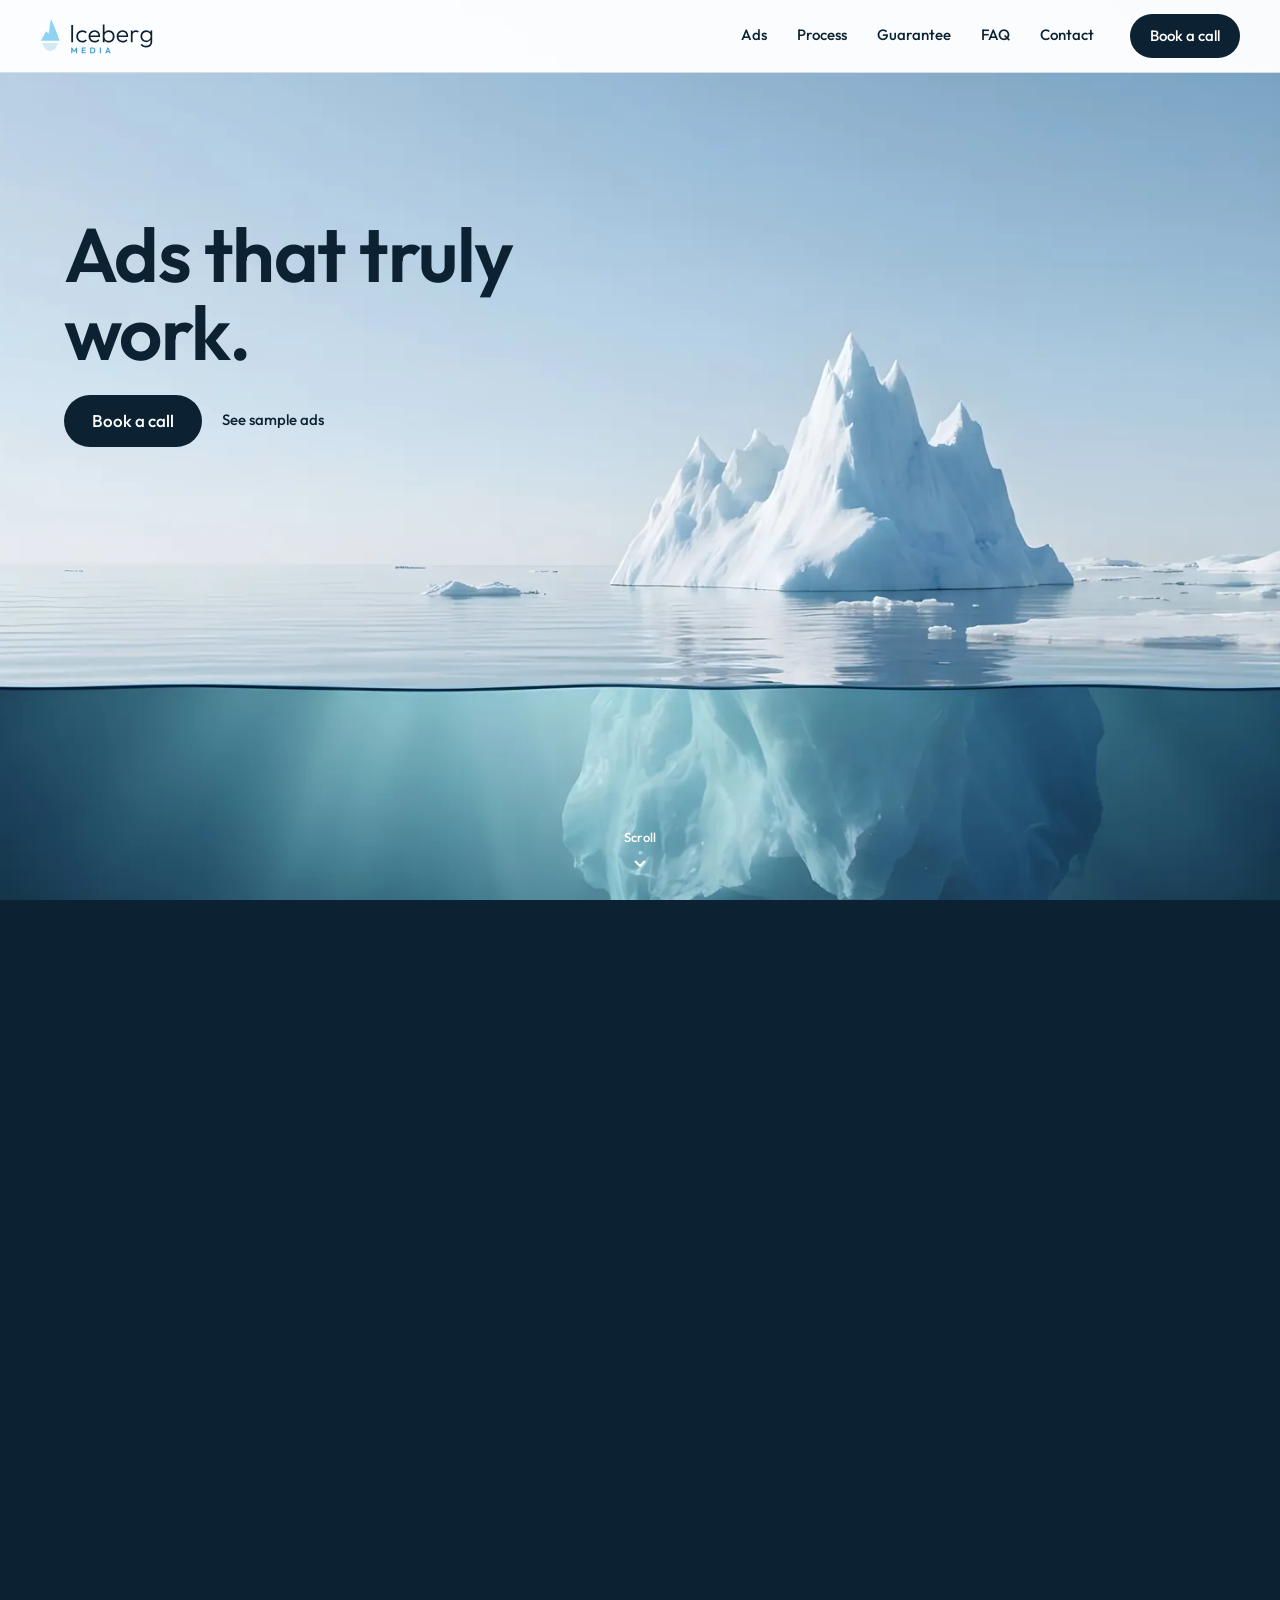
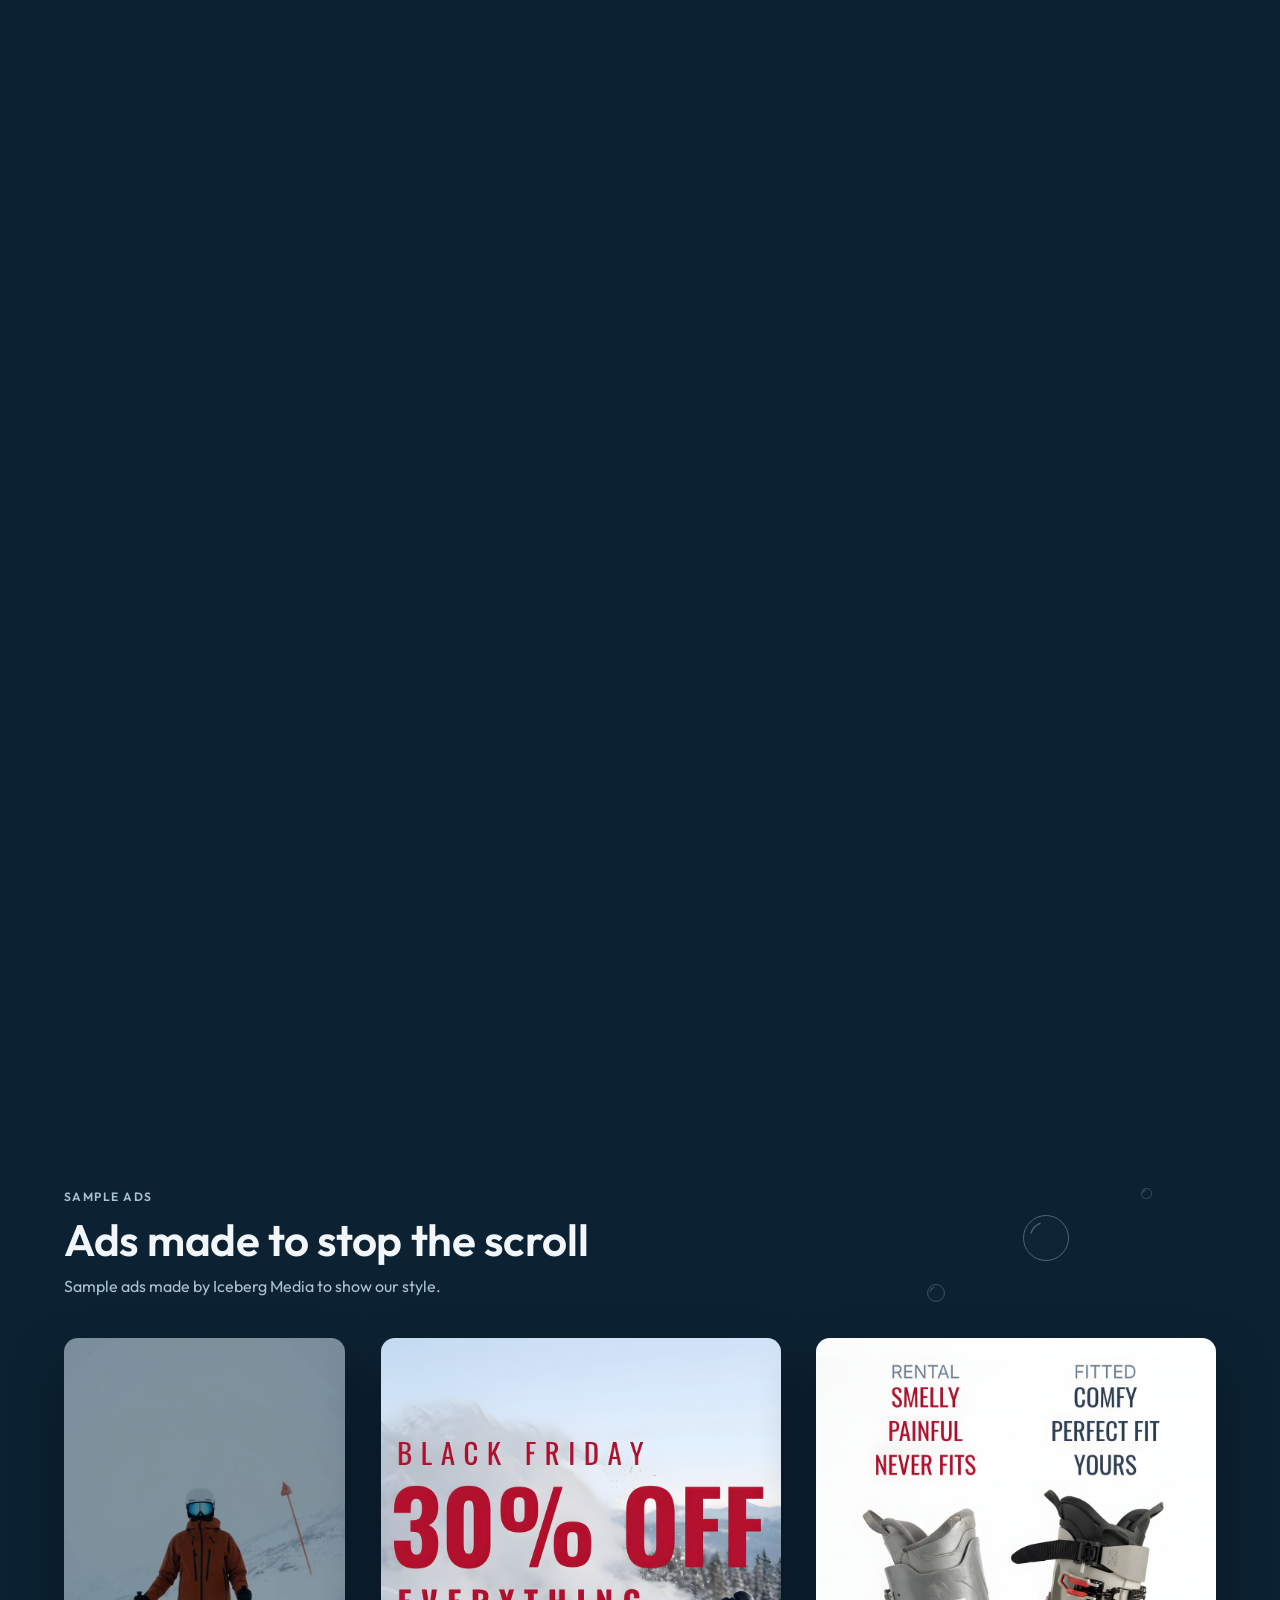
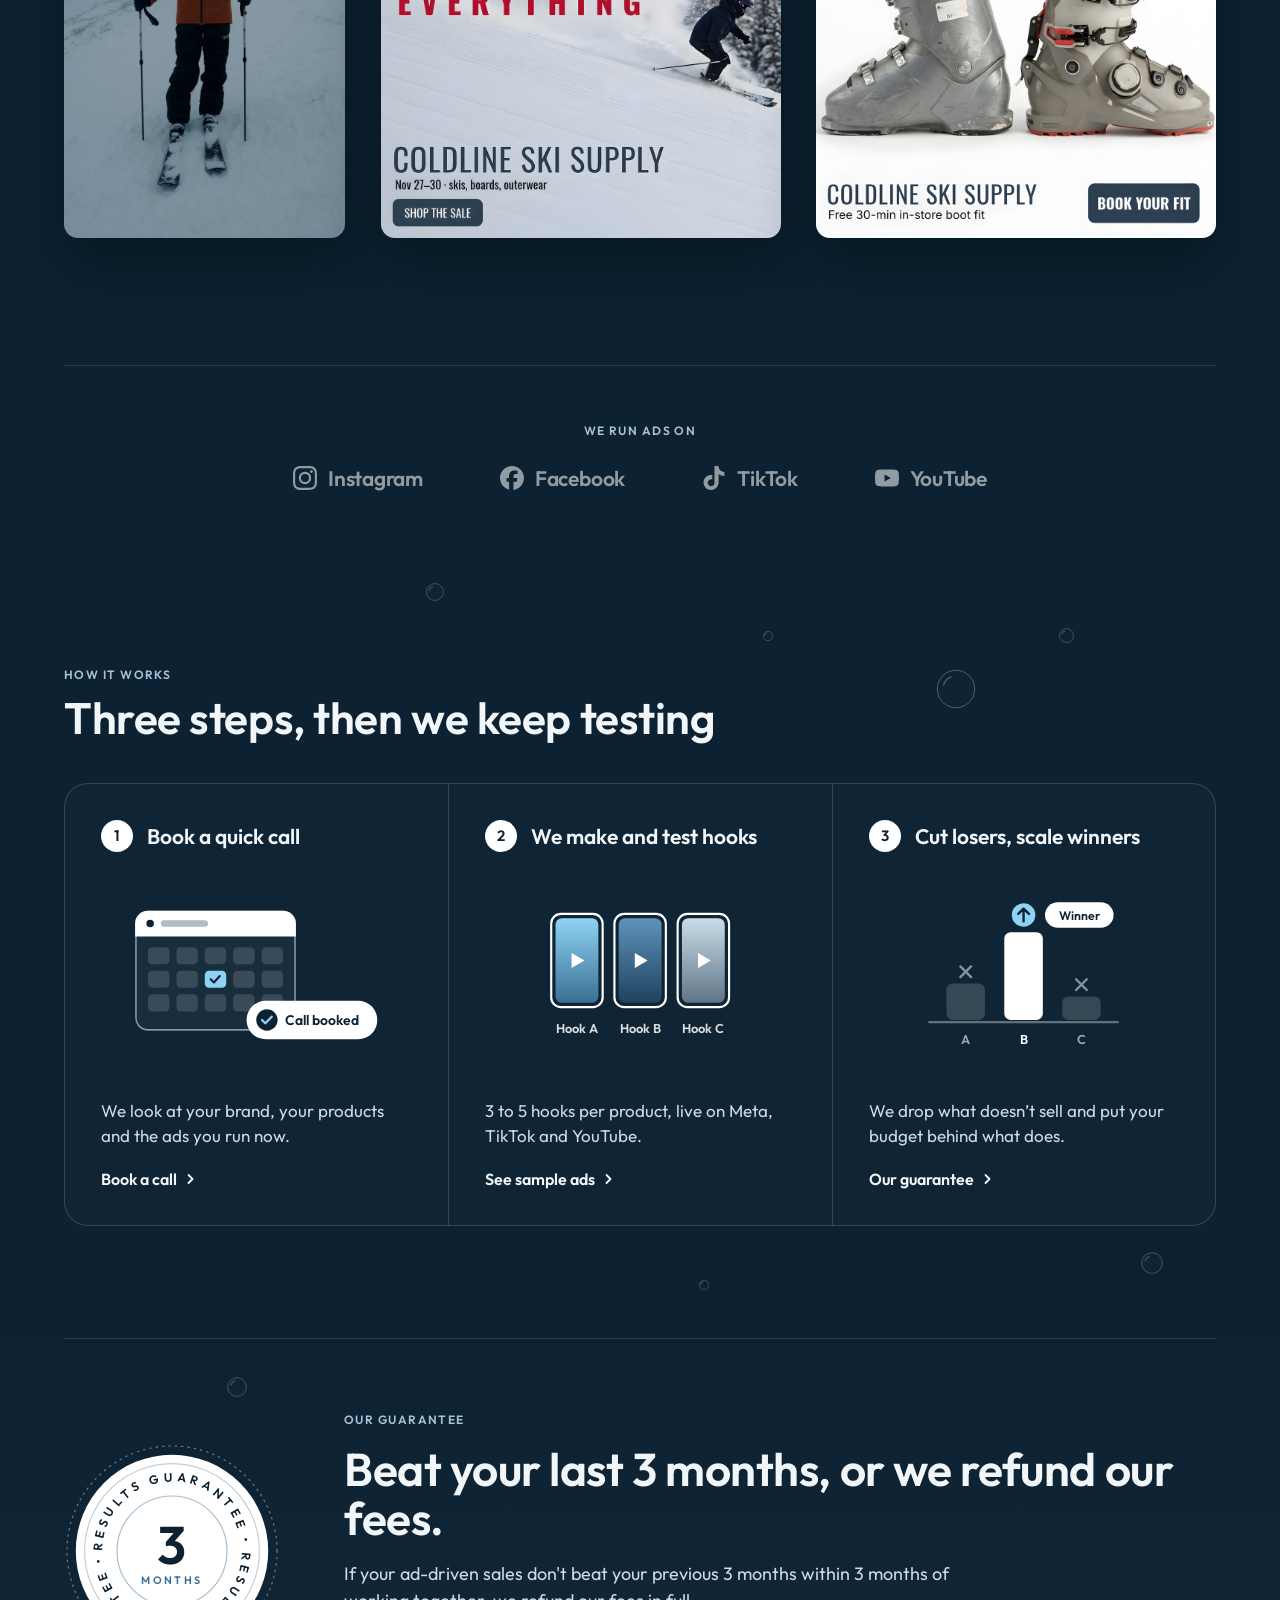
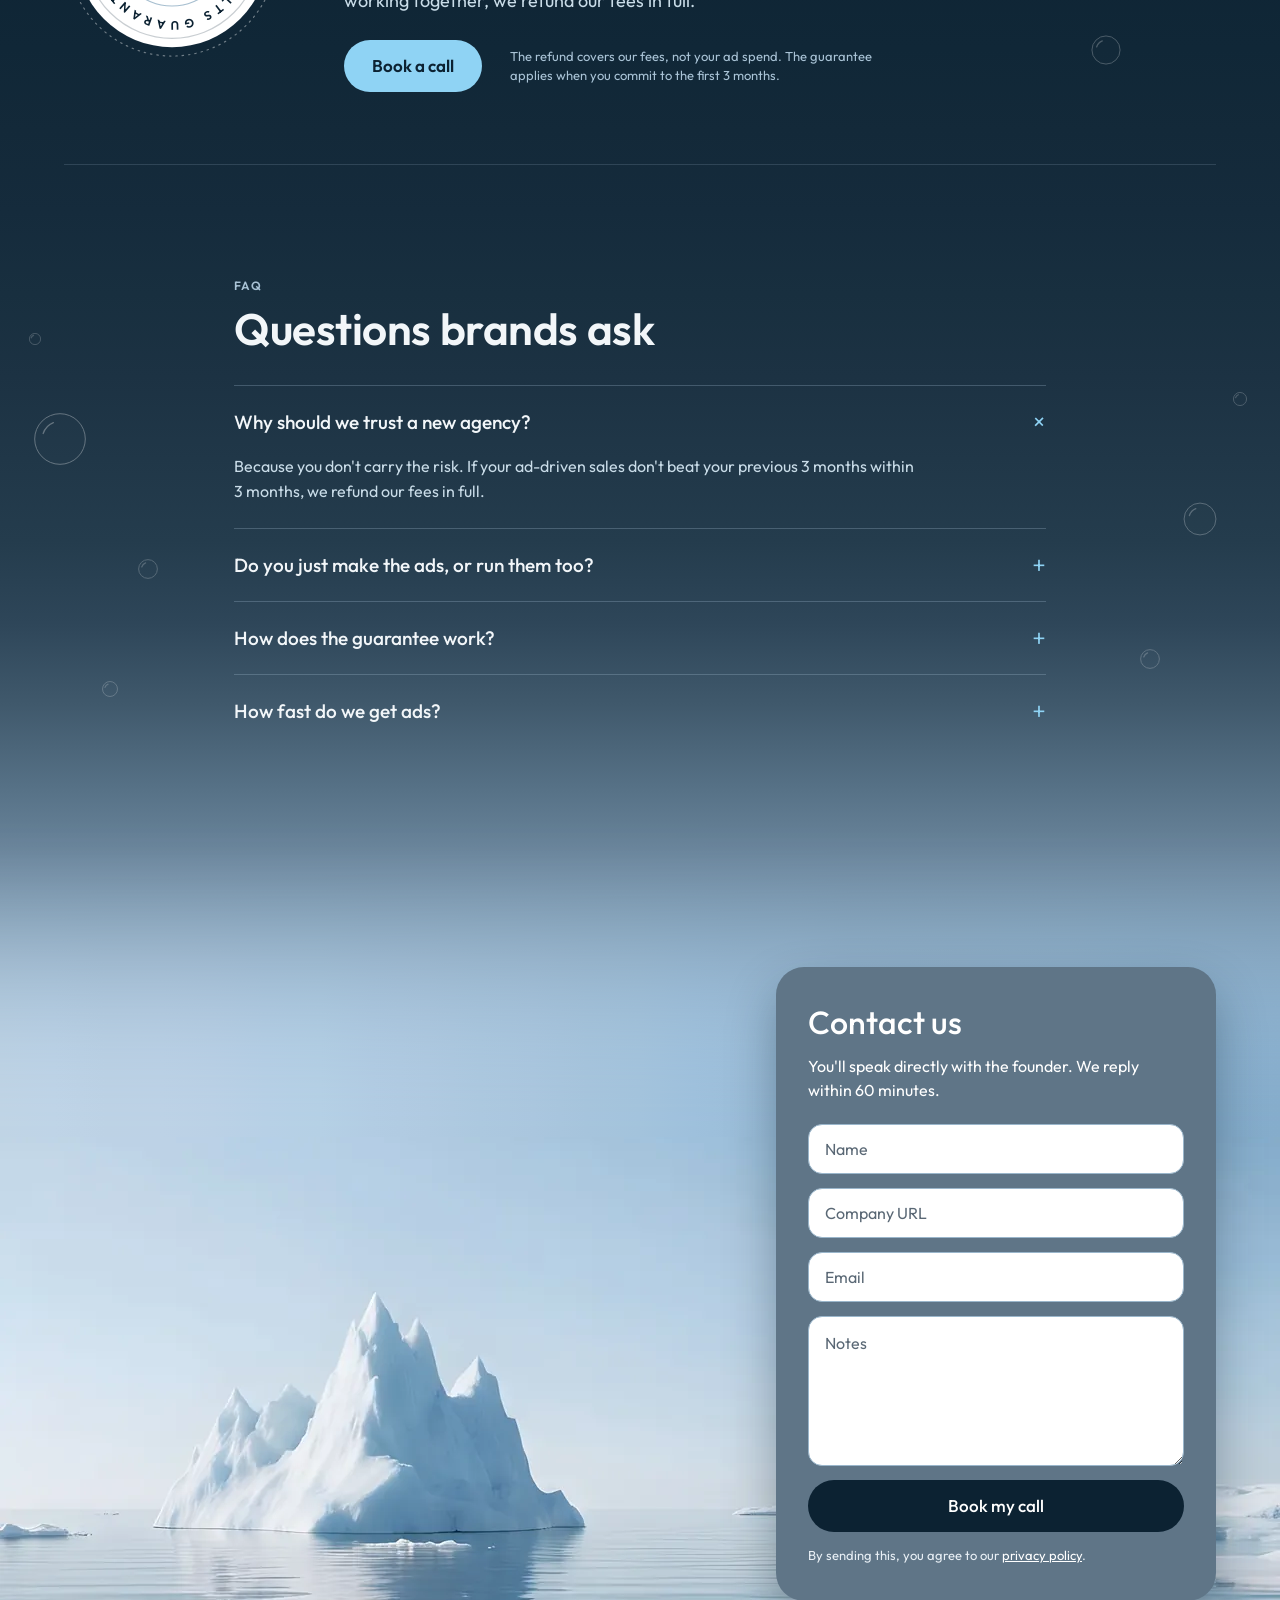
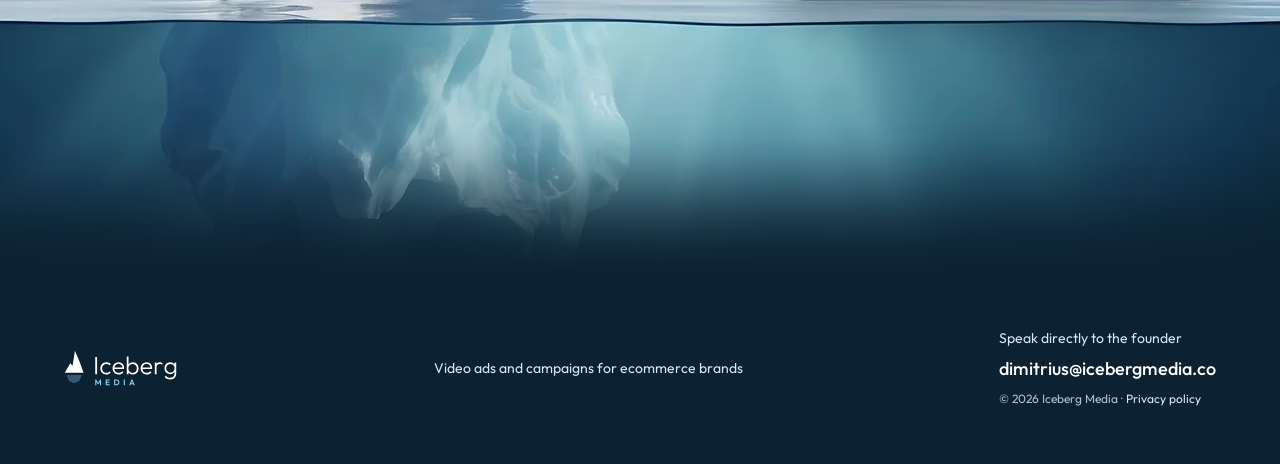
==== commit b9821ad5: "Redesign the sample ads, add the platforms row, frame How it works - Sample ads: no box and no capti" ====
--- a/index.html
+++ b/index.html
@@ -95,48 +95,39 @@
           <p class="lead">Sample ads made by Iceberg Media to show our style.</p>
         </div>
 
-        <!-- Ads in a row, each with its card below: videos upright 9:16, still (feed) ads 4:5 with .ad-feed.
-             A still ad is an <img> in its .ad-media (see README.md). -->
-        <div class="ads-row reveal">
-          <div class="ads-item">
-            <figure class="ad ad-v" data-ad="outerwear" data-video="assets/ads/outerwear.mp4" data-poster="assets/ads/outerwear.jpg">
-              <div class="ad-media">
-                <div class="ad-ph"><svg width="40" height="40" viewBox="0 0 40 40" fill="none" stroke="currentColor" stroke-width="2" aria-hidden="true"><circle cx="20" cy="20" r="18"/><path d="M16 13 L28 20 L16 27 Z"/></svg><span>Sample ad</span></div>
-              </div>
-            </figure>
-            <div class="card">
-              <span class="card-eyebrow">META · TIKTOK</span>
-              <span class="card-title">Outerwear</span>
-              <span class="card-text">Whiteout test, proof in action</span>
-            </div>
-          </div>
-          <div class="ads-item">
-            <figure class="ad ad-v ad-still ad-feed" data-ad="black-friday">
-              <div class="ad-media">
-                <img src="assets/ads/black-friday.jpg" alt="Sample Black Friday ad for a ski shop: 30% off everything, with a skier carving through fresh snow and a Shop the sale button" width="1080" height="1350" loading="lazy" decoding="async">
-              </div>
-            </figure>
-            <div class="card">
-              <span class="card-eyebrow">META</span>
-              <span class="card-title">Black Friday offer</span>
-              <span class="card-text">One offer, readable in a second</span>
-            </div>
-          </div>
-          <div class="ads-item">
-            <figure class="ad ad-v ad-still ad-feed" data-ad="boot-fit">
-              <div class="ad-media">
-                <img src="assets/ads/boot-fit.jpg" alt="Sample ski shop ad comparing a worn rental boot (smelly, painful, never fits) with a fitted boot (comfy, perfect fit, yours), with a Book your fit button" width="1080" height="1350" loading="lazy" decoding="async">
-              </div>
-            </figure>
-            <div class="card">
-              <span class="card-eyebrow">META</span>
-              <span class="card-title">Rental vs fitted boots</span>
-              <span class="card-text">Problem and fix, side by side</span>
-            </div>
-          </div>
+        <!-- The sample ads: no box, no captions. One row, all the same height: the 9:16 video beside the 4:5 stills
+             (.ad-feed). They fall into place one after the other. A still ad is an <img> in its .ad-media (see README.md). -->
+        <div class="ads-row">
+          <figure class="ad ad-v reveal" data-ad="outerwear" data-video="assets/ads/outerwear.mp4" data-poster="assets/ads/outerwear.jpg" data-label="Sample video ad: a skier in an orange jacket standing in a whiteout">
+            <div class="ad-media">
+              <div class="ad-ph"><svg width="40" height="40" viewBox="0 0 40 40" fill="none" stroke="currentColor" stroke-width="2" aria-hidden="true"><circle cx="20" cy="20" r="18"/><path d="M16 13 L28 20 L16 27 Z"/></svg><span>Sample ad</span></div>
+            </div>
+          </figure>
+          <figure class="ad ad-v ad-still ad-feed reveal" data-ad="black-friday">
+            <div class="ad-media">
+              <img src="assets/ads/black-friday.jpg" alt="Sample Black Friday ad for a ski shop: 30% off everything, with a skier carving through fresh snow and a Shop the sale button" width="1080" height="1350" loading="lazy" decoding="async">
+            </div>
+          </figure>
+          <figure class="ad ad-v ad-still ad-feed reveal" data-ad="boot-fit">
+            <div class="ad-media">
+              <img src="assets/ads/boot-fit.jpg" alt="Sample ski shop ad comparing a worn rental boot (smelly, painful, never fits) with a fitted boot (comfy, perfect fit, yours), with a Book your fit button" width="1080" height="1350" loading="lazy" decoding="async">
+            </div>
+          </figure>
         </div>
 
         <p class="ads-note reveal"><svg width="18" height="18" viewBox="0 0 18 18" fill="none" stroke="currentColor" stroke-width="1.6" aria-hidden="true"><circle cx="9" cy="9" r="7.5"/><path d="M9 8v4.8"/><circle cx="9" cy="5.3" r="0.9" fill="currentColor" stroke="none"/></svg><span><strong>About these samples:</strong> they're proof of concept, made to show our style, not to sell a product. The ads we make for clients are built around your product and offer, optimized to convert, and look different.</span></p>
+
+        <!-- The platforms we run ads on: their logos, faint, in one line (two rows on small phones).
+             Logo shapes from Simple Icons (CC0); keep them as they are, only the colour is ours. -->
+        <div class="platforms reveal">
+          <p class="eyebrow platforms-label">We run ads on</p>
+          <ul class="platforms-row">
+            <li><svg viewBox="0 0 24 24" aria-hidden="true" focusable="false"><path d="M7.0301.084c-1.2768.0602-2.1487.264-2.911.5634-.7888.3075-1.4575.72-2.1228 1.3877-.6652.6677-1.075 1.3368-1.3802 2.127-.2954.7638-.4956 1.6365-.552 2.914-.0564 1.2775-.0689 1.6882-.0626 4.947.0062 3.2586.0206 3.6671.0825 4.9473.061 1.2765.264 2.1482.5635 2.9107.308.7889.72 1.4573 1.388 2.1228.6679.6655 1.3365 1.0743 2.1285 1.38.7632.295 1.6361.4961 2.9134.552 1.2773.056 1.6884.069 4.9462.0627 3.2578-.0062 3.668-.0207 4.9478-.0814 1.28-.0607 2.147-.2652 2.9098-.5633.7889-.3086 1.4578-.72 2.1228-1.3881.665-.6682 1.0745-1.3378 1.3795-2.1284.2957-.7632.4966-1.636.552-2.9124.056-1.2809.0692-1.6898.063-4.948-.0063-3.2583-.021-3.6668-.0817-4.9465-.0607-1.2797-.264-2.1487-.5633-2.9117-.3084-.7889-.72-1.4568-1.3876-2.1228C21.2982 1.33 20.628.9208 19.8378.6165 19.074.321 18.2017.1197 16.9244.0645 15.6471.0093 15.236-.005 11.977.0014 8.718.0076 8.31.0215 7.0301.0839m.1402 21.6932c-1.17-.0509-1.8053-.2453-2.2287-.408-.5606-.216-.96-.4771-1.3819-.895-.422-.4178-.6811-.8186-.9-1.378-.1644-.4234-.3624-1.058-.4171-2.228-.0595-1.2645-.072-1.6442-.079-4.848-.007-3.2037.0053-3.583.0607-4.848.05-1.169.2456-1.805.408-2.2282.216-.5613.4762-.96.895-1.3816.4188-.4217.8184-.6814 1.3783-.9003.423-.1651 1.0575-.3614 2.227-.4171 1.2655-.06 1.6447-.072 4.848-.079 3.2033-.007 3.5835.005 4.8495.0608 1.169.0508 1.8053.2445 2.228.408.5608.216.96.4754 1.3816.895.4217.4194.6816.8176.9005 1.3787.1653.4217.3617 1.056.4169 2.2263.0602 1.2655.0739 1.645.0796 4.848.0058 3.203-.0055 3.5834-.061 4.848-.051 1.17-.245 1.8055-.408 2.2294-.216.5604-.4763.96-.8954 1.3814-.419.4215-.8181.6811-1.3783.9-.4224.1649-1.0577.3617-2.2262.4174-1.2656.0595-1.6448.072-4.8493.079-3.2045.007-3.5825-.006-4.848-.0608M16.953 5.5864A1.44 1.44 0 1 0 18.39 4.144a1.44 1.44 0 0 0-1.437 1.4424M5.8385 12.012c.0067 3.4032 2.7706 6.1557 6.173 6.1493 3.4026-.0065 6.157-2.7701 6.1506-6.1733-.0065-3.4032-2.771-6.1565-6.174-6.1498-3.403.0067-6.156 2.771-6.1496 6.1738M8 12.0077a4 4 0 1 1 4.008 3.9921A3.9996 3.9996 0 0 1 8 12.0077"/></svg>Instagram</li>
+            <li><svg viewBox="0 0 24 24" aria-hidden="true" focusable="false"><path d="M9.101 23.691v-7.98H6.627v-3.667h2.474v-1.58c0-4.085 1.848-5.978 5.858-5.978.401 0 .955.042 1.468.103a8.68 8.68 0 0 1 1.141.195v3.325a8.623 8.623 0 0 0-.653-.036 26.805 26.805 0 0 0-.733-.009c-.707 0-1.259.096-1.675.309a1.686 1.686 0 0 0-.679.622c-.258.42-.374.995-.374 1.752v1.297h3.919l-.386 2.103-.287 1.564h-3.246v8.245C19.396 23.238 24 18.179 24 12.044c0-6.627-5.373-12-12-12s-12 5.373-12 12c0 5.628 3.874 10.35 9.101 11.647Z"/></svg>Facebook</li>
+            <li><svg viewBox="0 0 24 24" aria-hidden="true" focusable="false"><path d="M12.525.02c1.31-.02 2.61-.01 3.91-.02.08 1.53.63 3.09 1.75 4.17 1.12 1.11 2.7 1.62 4.24 1.79v4.03c-1.44-.05-2.89-.35-4.2-.97-.57-.26-1.1-.59-1.62-.93-.01 2.92.01 5.84-.02 8.75-.08 1.4-.54 2.79-1.35 3.94-1.31 1.92-3.58 3.17-5.91 3.21-1.43.08-2.86-.31-4.08-1.03-2.02-1.19-3.44-3.37-3.65-5.71-.02-.5-.03-1-.01-1.49.18-1.9 1.12-3.72 2.58-4.96 1.66-1.44 3.98-2.13 6.15-1.72.02 1.48-.04 2.96-.04 4.44-.99-.32-2.15-.23-3.02.37-.63.41-1.11 1.04-1.36 1.75-.21.51-.15 1.07-.14 1.61.24 1.64 1.82 3.02 3.5 2.87 1.12-.01 2.19-.66 2.77-1.61.19-.33.4-.67.41-1.06.1-1.79.06-3.57.07-5.36.01-4.03-.01-8.05.02-12.07z"/></svg>TikTok</li>
+            <li><svg viewBox="0 0 24 24" aria-hidden="true" focusable="false"><path d="M23.498 6.186a3.016 3.016 0 0 0-2.122-2.136C19.505 3.545 12 3.545 12 3.545s-7.505 0-9.377.505A3.017 3.017 0 0 0 .502 6.186C0 8.07 0 12 0 12s0 3.93.502 5.814a3.016 3.016 0 0 0 2.122 2.136c1.871.505 9.376.505 9.376.505s7.505 0 9.377-.505a3.015 3.015 0 0 0 2.122-2.136C24 15.93 24 12 24 12s0-3.93-.502-5.814zM9.545 15.568V8.432L15.818 12l-6.273 3.568z"/></svg>YouTube</li>
+          </ul>
+        </div>
       </div>
     </section>
 
@@ -147,11 +138,13 @@
           <span class="eyebrow">How it works</span>
           <h2 class="h2" id="how-title">Three steps, then we keep testing</h2>
         </div>
-        <!-- Three open columns, each with a small white line drawing: the call, hooks A to C, hook B wins. -->
-        <ol class="steps">
+        <!-- One framed panel of three columns split by thin lines. Each column: number and title, the step's white
+             line drawing (the call, hooks A to C, hook B wins), then what happens and a link. -->
+        <ol class="steps reveal">
           <li class="step reveal">
+            <div class="step-top"><span class="step-n">1</span><h3>Book a quick call</h3></div>
             <div class="step-art" aria-hidden="true">
-              <svg viewBox="46 10 230 140" preserveAspectRatio="xMinYMid meet" focusable="false">
+              <svg viewBox="46 10 230 140" preserveAspectRatio="xMidYMid meet" focusable="false">
                 <rect x="48.75" y="20.75" width="148.5" height="110.5" rx="11.25" fill="#FFFFFF" fill-opacity="0.04" stroke="#FFFFFF" stroke-opacity="0.5" stroke-width="1.5"/>
                 <path d="M48 32a12 12 0 0 1 12-12h126a12 12 0 0 1 12 12v12H48z" fill="#FFFFFF"/>
                 <circle cx="62" cy="32" r="3.5" fill="#0C2232"/>
@@ -169,13 +162,15 @@
                 <text x="188" y="126.5" font-size="13" font-weight="600" fill="#0C2232">Call booked</text>
               </svg>
             </div>
-            <span class="step-n">1</span>
-            <h3>Book a quick call</h3>
-            <p>We look at your brand, your products and the ads you run now.</p>
+            <div class="step-foot">
+              <p>We look at your brand, your products and the ads you run now.</p>
+              <a class="step-link" href="#book" data-scroll>Book a call<svg width="14" height="14" viewBox="0 0 14 14" fill="none" stroke="currentColor" stroke-width="1.8" stroke-linecap="round" stroke-linejoin="round" aria-hidden="true" focusable="false"><path d="M5.5 3l4 4-4 4"/></svg></a>
+            </div>
           </li>
           <li class="step reveal">
+            <div class="step-top"><span class="step-n">2</span><h3>We make and test hooks</h3></div>
             <div class="step-art" aria-hidden="true">
-              <svg viewBox="64 10 172 140" preserveAspectRatio="xMinYMid meet" focusable="false">
+              <svg viewBox="64 10 172 140" preserveAspectRatio="xMidYMid meet" focusable="false">
                 <defs>
                   <linearGradient id="hook-a" x1="0" y1="0" x2="0" y2="1"><stop offset="0" stop-color="#8FD3F4"/><stop offset="1" stop-color="#3A6F94"/></linearGradient>
                   <linearGradient id="hook-b" x1="0" y1="0" x2="0" y2="1"><stop offset="0" stop-color="#5E93B8"/><stop offset="1" stop-color="#1F4260"/></linearGradient>
@@ -201,13 +196,15 @@
                 </g>
               </svg>
             </div>
-            <span class="step-n">2</span>
-            <h3>We make and test hooks</h3>
-            <p>3 to 5 hooks per product, live on Meta, TikTok and YouTube.</p>
+            <div class="step-foot">
+              <p>3 to 5 hooks per product, live on Meta, TikTok and YouTube.</p>
+              <a class="step-link" href="#ads" data-scroll>See sample ads<svg width="14" height="14" viewBox="0 0 14 14" fill="none" stroke="currentColor" stroke-width="1.8" stroke-linecap="round" stroke-linejoin="round" aria-hidden="true" focusable="false"><path d="M5.5 3l4 4-4 4"/></svg></a>
+            </div>
           </li>
           <li class="step reveal">
+            <div class="step-top"><span class="step-n">3</span><h3>Cut losers, scale winners</h3></div>
             <div class="step-art" aria-hidden="true">
-              <svg viewBox="58 10 184 140" preserveAspectRatio="xMinYMid meet" focusable="false">
+              <svg viewBox="58 10 184 140" preserveAspectRatio="xMidYMid meet" focusable="false">
                 <rect x="78" y="88" width="36" height="34" rx="6" fill="#FFFFFF" fill-opacity="0.16"/>
                 <rect x="132" y="40" width="36" height="82" rx="6" fill="#FFFFFF"/>
                 <rect x="186" y="100" width="36" height="22" rx="6" fill="#FFFFFF" fill-opacity="0.16"/>
@@ -227,9 +224,10 @@
                 </g>
               </svg>
             </div>
-            <span class="step-n">3</span>
-            <h3>Cut losers, scale winners</h3>
-            <p>We drop what doesn’t sell and put your budget behind what does.</p>
+            <div class="step-foot">
+              <p>We drop what doesn’t sell and put your budget behind what does.</p>
+              <a class="step-link" href="#guarantee" data-scroll>Our guarantee<svg width="14" height="14" viewBox="0 0 14 14" fill="none" stroke="currentColor" stroke-width="1.8" stroke-linecap="round" stroke-linejoin="round" aria-hidden="true" focusable="false"><path d="M5.5 3l4 4-4 4"/></svg></a>
+            </div>
           </li>
         </ol>
       </div>
--- a/assets/css/site.css
+++ b/assets/css/site.css
@@ -27,9 +27,7 @@
   --ice: #8FD3F4;
   --steel: #3A6F94;
   --panel: #132B3E;
-  --info: #1F4260;
   --line: #2A4A6A;
-  --frame: #5F7587;
   --card: #5F7587;
   --ease: cubic-bezier(0.65, 0, 0.35, 1);
   /* smoothstep ramp into the brand navy, shared by both photos */
@@ -195,14 +193,15 @@
 .h2 { margin: 0; font-size: clamp(32px, 4vw, 44px); line-height: 1.1; font-weight: 600; letter-spacing: -0.01em; color: var(--on-dark); }
 .lead { margin: 0; max-width: 620px; font-size: 16px; color: var(--muted); }
 
-/* ad collage: each ad overlaps its info card, zig-zag */
-.collage { position: relative; width: 100%; aspect-ratio: var(--ar, 1.57 / 1); background: var(--panel); border-radius: 16px; }
-.ad { position: absolute; z-index: 2; left: var(--x); top: var(--y); margin: 0; overflow: hidden; box-shadow: 0 18px 32px rgba(12, 34, 50, 0.28); }
-.ad-v { width: 19.3%; aspect-ratio: 9 / 16; border-radius: 22px; border: 5px solid var(--frame); background: #2A4258; }
-.ad-h { width: var(--w, 57.3%); aspect-ratio: 16 / 9; border-radius: 12px; background: #05121C; }
+/* the sample ads: no box and no captions. One row, all the same height: the 9:16 video beside the 4:5 stills
+   (.ad-feed), each column as wide as its ad's shape needs. They fall into place one after the other. */
+.ads-row { display: grid; grid-template-columns: minmax(0, 0.5625fr) minmax(0, 0.8fr) minmax(0, 0.8fr); gap: clamp(16px, 2.8vw, 40px); align-items: start; }
+.ad { position: relative; z-index: 2; width: 100%; margin: 0; overflow: hidden; border-radius: 14px; background: #2A4258; box-shadow: 0 28px 56px rgba(2, 10, 18, 0.45); }
+.ad-v { aspect-ratio: 9 / 16; }
+.ad-feed { aspect-ratio: 4 / 5; }
 .ad-media { position: absolute; inset: 0; }
 .ad.has-video .ad-media { background: #05121C; }
-/* 1px bleed on each side so a fractional frame size never shows a hairline of background at the edge */
+/* 1px bleed on each side so a fractional size never shows a hairline of background at the edge */
 .ad-media video, .ad-media img { position: absolute; left: -1px; top: -1px; display: block; width: calc(100% + 2px); height: calc(100% + 2px); object-fit: cover; }
 .ad:has(.ad-sound) .ad-media video { cursor: pointer; }
 .ad-ph {
@@ -210,9 +209,6 @@
   color: var(--muted); font-size: 13px; font-weight: 500; letter-spacing: 0.02em;
   background: radial-gradient(120% 80% at 30% 18%, #36516B 0%, #2A4258 48%, #1B3144 100%);
 }
-.ad-ph-h { color: #D3E9F5; background: radial-gradient(110% 90% at 30% 20%, #10283A 0%, #05121C 70%); padding: 16px; }
-.ad-bar { position: absolute; left: 16px; right: 16px; bottom: 16px; height: 4px; border-radius: 2px; background: #44525F; }
-.ad-bar div { width: 35%; height: 100%; border-radius: 2px; background: var(--ice); }
 .ad-sound {
   position: absolute; right: 10px; bottom: 10px; z-index: 2; width: 36px; height: 36px; border: 0; border-radius: 50%;
   background: rgba(12, 34, 50, 0.72) center / 18px 18px no-repeat; cursor: pointer;
@@ -223,41 +219,51 @@
 .ad.has-sound .ad-sound {
   background-image: url("data:image/svg+xml,%3Csvg xmlns='http://www.w3.org/2000/svg' viewBox='0 0 24 24' fill='none' stroke='%23fff' stroke-width='2' stroke-linecap='round' stroke-linejoin='round'%3E%3Cpath d='M11 5 6 9H3v6h3l5 4z'/%3E%3Cpath d='M15.5 8.5a5 5 0 0 1 0 7M19 5a10 10 0 0 1 0 14'/%3E%3C/svg%3E");
 }
-.card {
-  position: absolute; z-index: 1; left: var(--x); top: var(--y); width: var(--w); min-height: var(--h, 25.5%); padding: var(--pad);
-  display: flex; flex-direction: column; justify-content: center; gap: 6px;
-  background: var(--info); border-radius: 12px;
-}
-.card-eyebrow { font-size: 12px; font-weight: 600; letter-spacing: 0.08em; color: var(--ice); }
-.card-title { font-size: 18px; font-weight: 600; color: var(--on-dark); }
-.card-text { font-size: 14px; line-height: 1.4; color: var(--soft); }
-/* the sample ads: in a row, each with its card below. Video ads are upright 9:16, still (feed) ads 4:5 (.ad-feed).
-   Each item spans the row's two shared rows (subgrid), so a shorter 4:5 ad sits centred beside the video and all
-   the cards line up with equal heights. */
-.ads-row { display: grid; grid-template-columns: repeat(3, minmax(0, 1fr)); grid-template-rows: auto auto; column-gap: 32px; row-gap: 18px; padding: 48px clamp(20px, 4%, 56px); background: var(--panel); border-radius: 16px; }
-.ads-item { display: grid; grid-row: span 2; grid-template-rows: subgrid; row-gap: 18px; justify-items: center; min-width: 0; }
-.ads-item .ad { position: relative; left: auto; top: auto; width: min(100%, 250px); align-self: center; }
-.ads-item .ad-feed { width: min(100%, 300px); aspect-ratio: 4 / 5; }
-.ads-item .card { position: relative; left: auto; top: auto; width: min(100%, 290px); min-height: 0; padding: 18px 20px; }
+.anim .ads-row .reveal { transform: translateY(-40px); transition: opacity 900ms var(--ease), transform 1100ms var(--ease); }
+.anim .ads-row .reveal.in { transform: none; }
+.anim .ads-row .reveal:nth-child(2):not(.now) { transition-delay: 180ms; }
+.anim .ads-row .reveal:nth-child(3):not(.now) { transition-delay: 360ms; }
 .ads-note { display: flex; gap: 10px; align-items: flex-start; max-width: 700px; margin: -12px 0 0; font-size: 14px; line-height: 1.55; color: var(--muted); }
 .ads-note svg { flex: none; margin-top: 2px; color: var(--ice); }
 .ads-note strong { font-weight: 600; color: var(--soft); }
-
-/* how it works: three open columns split by thin lines, each with a white line drawing of its step */
-.steps { margin: 0; padding: 0; list-style: none; display: grid; grid-template-columns: repeat(3, minmax(0, 1fr)); gap: 40px 72px; }
-.step { position: relative; display: flex; flex-direction: column; gap: 10px; }
-.step + .step::before { content: ''; position: absolute; top: 0; bottom: 0; left: -36px; border-left: 1px solid rgba(169, 195, 214, 0.18); }
-.step-art { margin-bottom: 22px; }
-.step-art svg { display: block; height: 140px; width: auto; max-width: 100%; }
+/* the platforms we run ads on: a faint row of their logos under a thin line (logo shapes as they are, white) */
+.platforms { display: flex; flex-direction: column; align-items: center; gap: 26px; margin-top: 16px; padding-top: 56px; border-top: 1px solid rgba(169, 195, 214, 0.14); }
+.platforms-label { margin: 0; }
+.platforms-row {
+  margin: 0; padding: 0; list-style: none; display: flex; align-items: center; justify-content: center; gap: 20px clamp(40px, 6vw, 88px);
+  color: #FFFFFF; opacity: 0.55;
+}
+.platforms-row li { display: flex; align-items: center; gap: 11px; font-size: 21px; font-weight: 600; line-height: 1; letter-spacing: -0.01em; white-space: nowrap; }
+.platforms-row svg { display: block; flex: none; width: 24px; height: 24px; fill: currentColor; }
+
+/* how it works: one framed panel of three columns split by thin lines. Each column: number and title on top, the
+   step's line drawing in the middle, what happens and a link at the bottom. Rows line up across the columns. */
+.steps {
+  margin: 0; padding: 0; list-style: none; display: grid; grid-template-columns: repeat(3, minmax(0, 1fr)); grid-template-rows: auto 1fr auto;
+  border: 1px solid rgba(169, 195, 214, 0.22); border-radius: 24px; background: rgba(255, 255, 255, 0.015);
+}
+.step { display: grid; grid-row: span 3; grid-template-rows: subgrid; row-gap: 28px; min-width: 0; padding: 36px 36px 34px; }
+.step + .step { border-left: 1px solid rgba(169, 195, 214, 0.22); }
+.step-top { display: flex; align-items: center; gap: 14px; }
 .step-n {
-  display: grid; place-items: center; width: 36px; height: 36px; margin-bottom: 4px; border-radius: 50%;
-  background: #FFFFFF; color: var(--navy); font-size: 16px; font-weight: 600; line-height: 1;
-}
-.step h3 { margin: 0; font-size: 22px; line-height: 1.25; font-weight: 600; color: var(--on-dark); }
-.step p { margin: 0; max-width: 340px; color: var(--muted); }
-/* the columns rise one after another */
-.anim .steps .reveal:nth-child(2):not(.now) { transition-delay: 140ms; }
-.anim .steps .reveal:nth-child(3):not(.now) { transition-delay: 280ms; }
+  display: grid; place-items: center; flex: none; width: 32px; height: 32px; border-radius: 50%;
+  background: #FFFFFF; color: var(--navy); font-size: 15px; font-weight: 600; line-height: 1;
+}
+.step h3 { margin: 0; font-size: 21px; line-height: 1.25; font-weight: 600; color: var(--on-dark); }
+.step-art { display: grid; place-items: center; min-height: 190px; }
+.step-art svg { display: block; height: 150px; width: auto; max-width: 100%; }
+.step-foot { display: flex; flex-direction: column; align-items: flex-start; gap: 18px; }
+.step p { margin: 0; max-width: 340px; font-size: 17px; line-height: 1.5; color: var(--soft); }
+.step-link { display: inline-flex; align-items: center; gap: 6px; font-weight: 600; color: var(--on-dark); text-decoration: none; transition: color 350ms var(--ease); }
+.step-link svg { transition: transform 350ms var(--ease); }
+.step-link:hover { color: var(--ice); }
+.step-link:hover svg { transform: translateX(4px); }
+/* the frame rises in, then its columns fill in one after another (a fade only, so the lines stay put) */
+.anim .steps .step.reveal { transform: none; transition: opacity 900ms var(--ease); }
+.anim .steps .step.reveal:nth-child(1):not(.now) { transition-delay: 200ms; }
+.anim .steps .step.reveal:nth-child(2):not(.now) { transition-delay: 380ms; }
+.anim .steps .step.reveal:nth-child(3):not(.now) { transition-delay: 560ms; }
+.anim .steps .step.reveal.now { transition: none; }
 
 /* guarantee: the promise beside a white seal, between two thin lines */
 .guarantee {
@@ -401,22 +407,20 @@
   .brand img { height: 32px; }
   .header-actions { gap: 14px; }
   .dive-scene { left: clamp(100vw + 12px - var(--s), 50vw - 0.655 * var(--s), -12px); }
-  .collage { aspect-ratio: auto; display: flex; flex-direction: column; gap: 12px; padding: 16px; }
-  .collage > .ad, .collage > .card { position: relative; left: auto; top: auto; width: 100%; height: auto; min-height: 0; }
-  .collage > .card { padding: 20px; }
-  .collage > .ad-v { max-width: 260px; align-self: center; }
-  .ads-row { grid-template-columns: 1fr; grid-template-rows: none; gap: 28px; padding: 20px 16px; }
-  .ads-item { grid-row: auto; display: flex; flex-direction: column; align-items: center; gap: 18px; }
-  .ads-item .ad { width: min(100%, 260px); }
-  .ads-item .ad-feed { width: min(100%, 300px); }
-  .ads-item .card { width: 100%; }
-  .steps { grid-template-columns: 1fr; gap: 0; }
-  .step { padding: 36px 0; }
-  .step:first-child { padding-top: 4px; }
-  .step:last-child { padding-bottom: 0; }
-  .step + .step::before { left: 0; right: 0; bottom: auto; border-left: 0; border-top: 1px solid rgba(169, 195, 214, 0.18); }
-  .step-art { margin-bottom: 18px; }
+  .ads-row { grid-template-columns: minmax(0, 1fr); gap: 28px; justify-items: center; }
+  .ads-row .ad-v { width: min(100%, 300px); }
+  .ads-row .ad-feed { width: min(100%, 340px); }
+  .anim .ads-row .reveal:nth-child(n):not(.now) { transition-delay: 0ms; }
+  .platforms { gap: 22px; margin-top: 8px; padding-top: 44px; }
+  .platforms-row { gap: 20px 36px; }
+  .platforms-row li { gap: 9px; font-size: 18px; }
+  .platforms-row svg { width: 21px; height: 21px; }
+  .steps { grid-template-columns: minmax(0, 1fr); grid-template-rows: none; border-radius: 20px; }
+  .step { grid-row: auto; display: flex; flex-direction: column; gap: 22px; padding: 28px 24px; }
+  .step + .step { border-left: 0; border-top: 1px solid rgba(169, 195, 214, 0.22); }
+  .step-art { min-height: 0; }
   .step-art svg { height: 120px; }
+  .anim .steps .step.reveal:nth-child(n):not(.now) { transition-delay: 0ms; }
   .guarantee { grid-template-columns: 1fr; gap: 28px; padding: 48px 0; }
   .g-seal { width: 128px; }
   .contact-space { display: none; }
@@ -428,6 +432,11 @@
   .footer-in { flex-direction: column; align-items: flex-start; }
 }
 
+/* ---------- small phones: the platform logos in two rows of two ---------- */
+@media (max-width: 560px) {
+  .platforms-row { display: grid; grid-template-columns: repeat(2, max-content); gap: 20px 44px; }
+}
+
 /* ---------- phones with the two-row header: the headline starts clear of it ---------- */
 @media (max-width: 640px) {
   .hero { padding-top: calc(95px + 5vh); padding-top: calc(95px + env(safe-area-inset-top, 0px) + clamp(16px, 5svh, 48px)); }
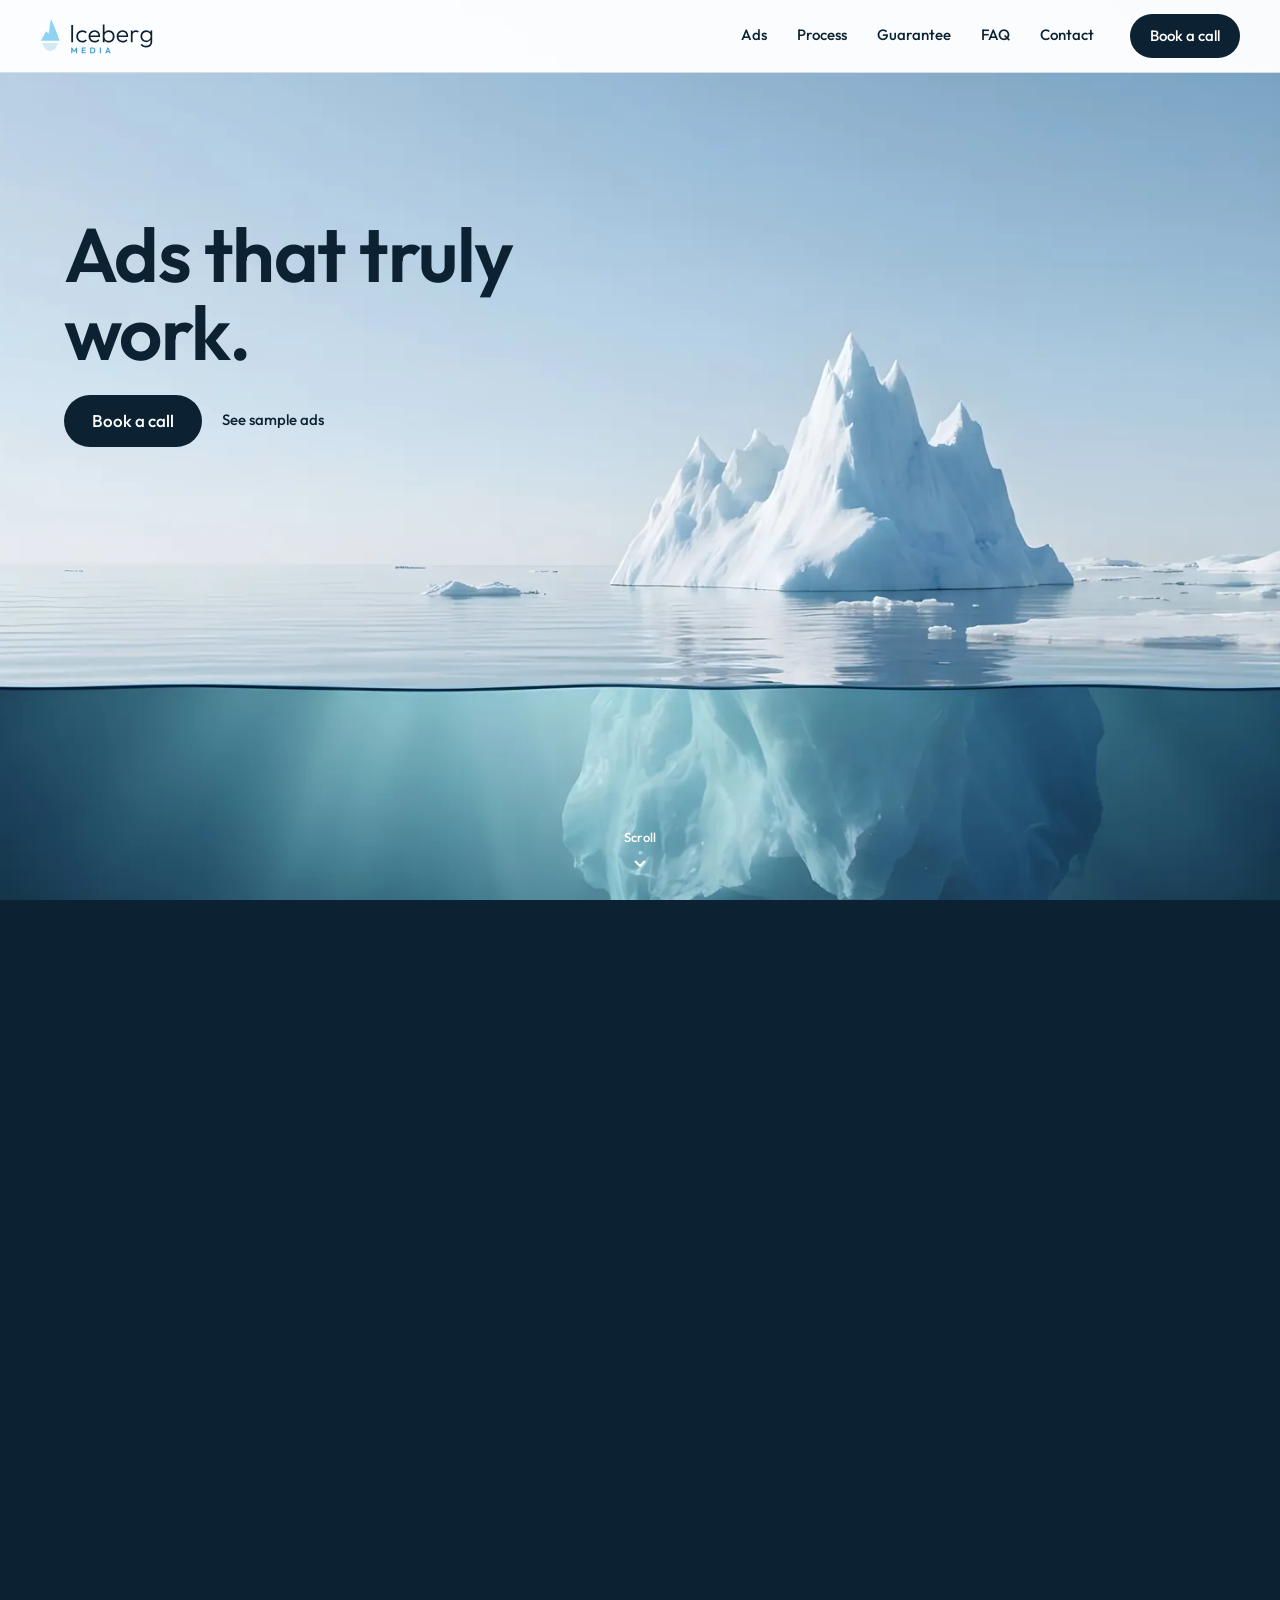
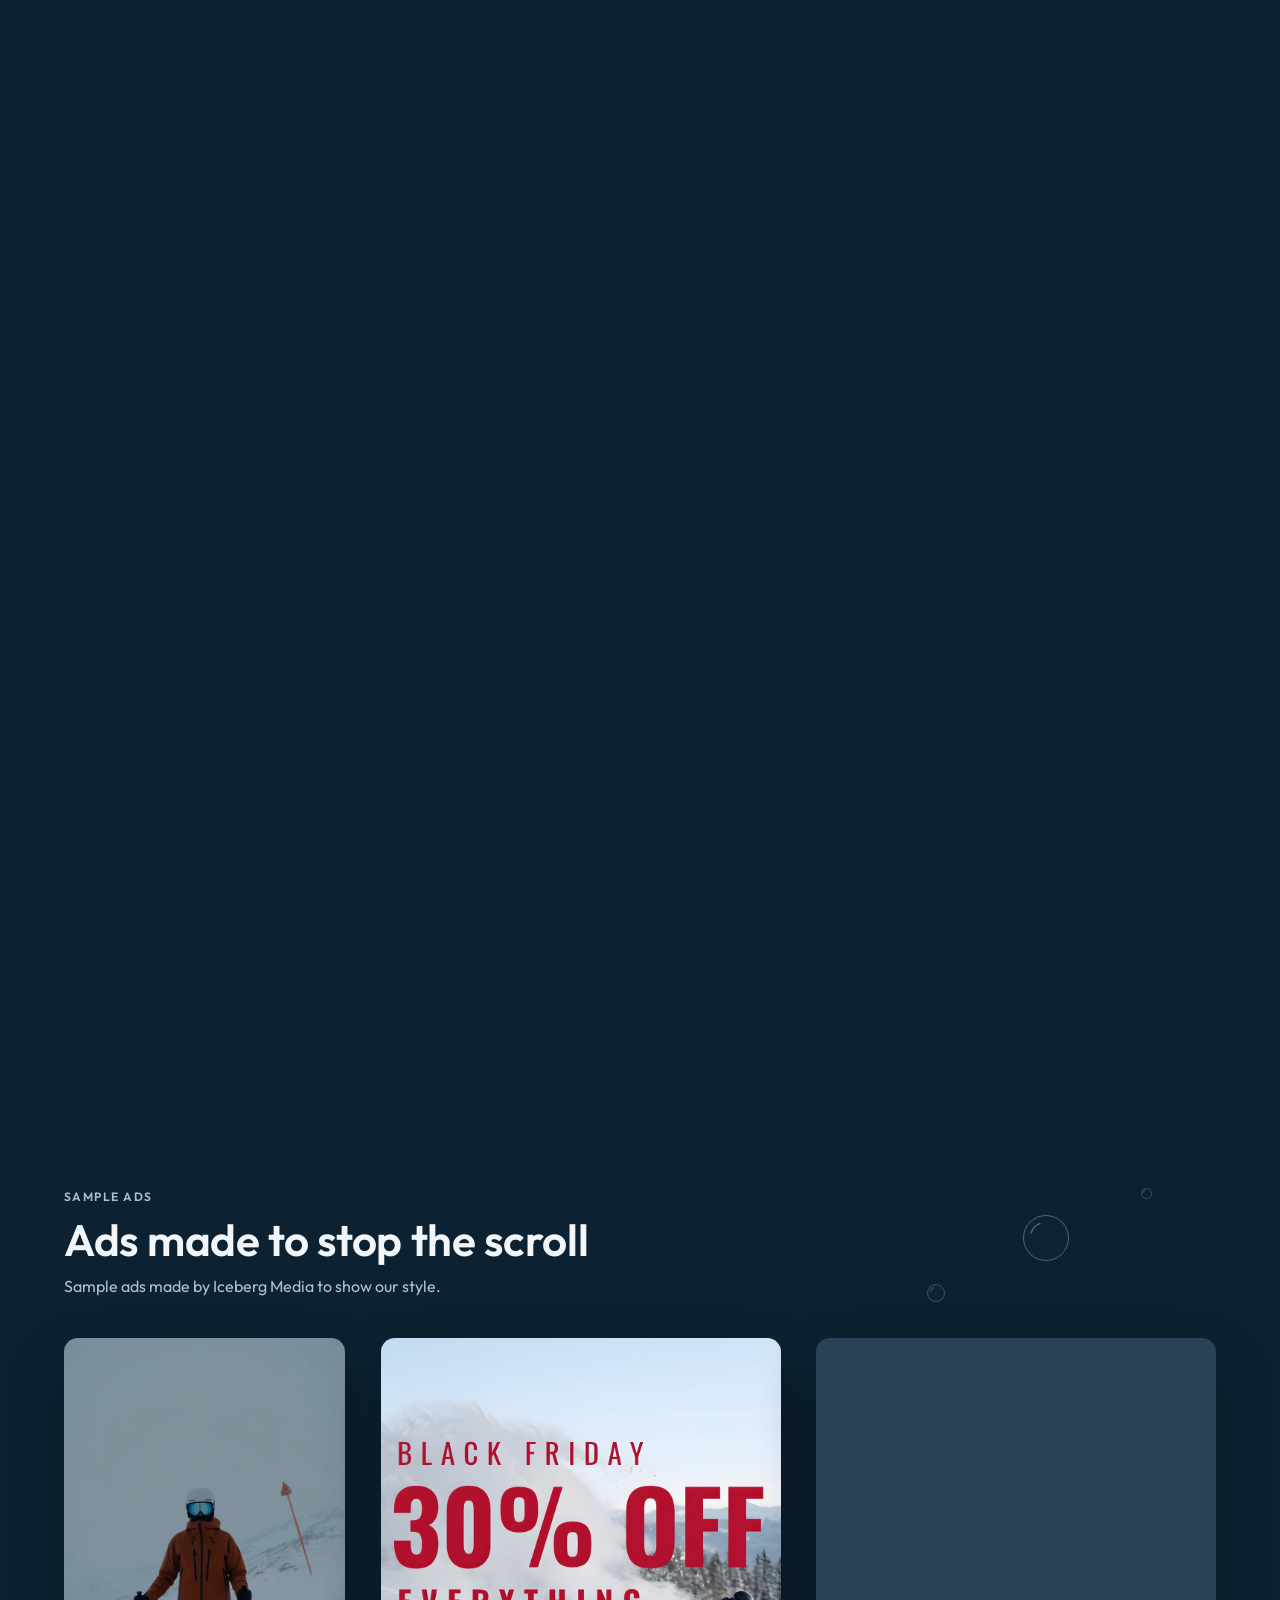
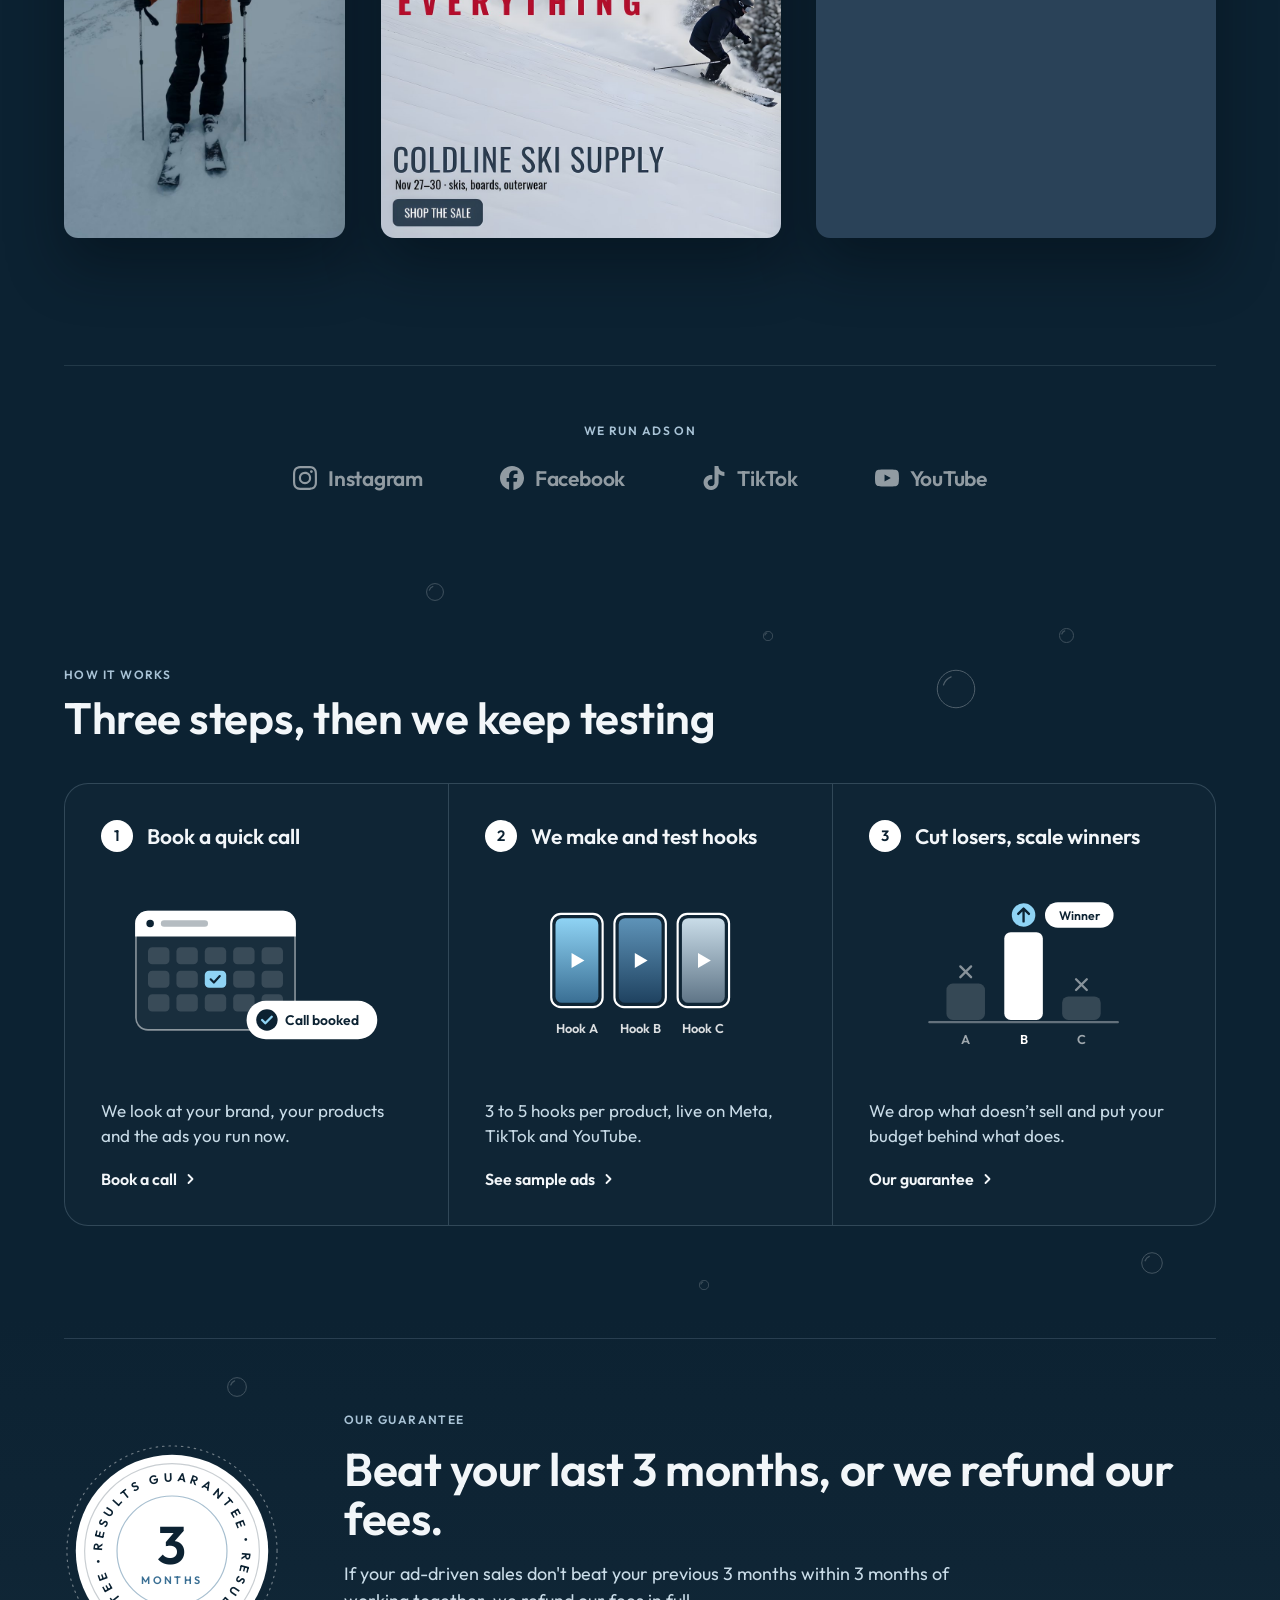
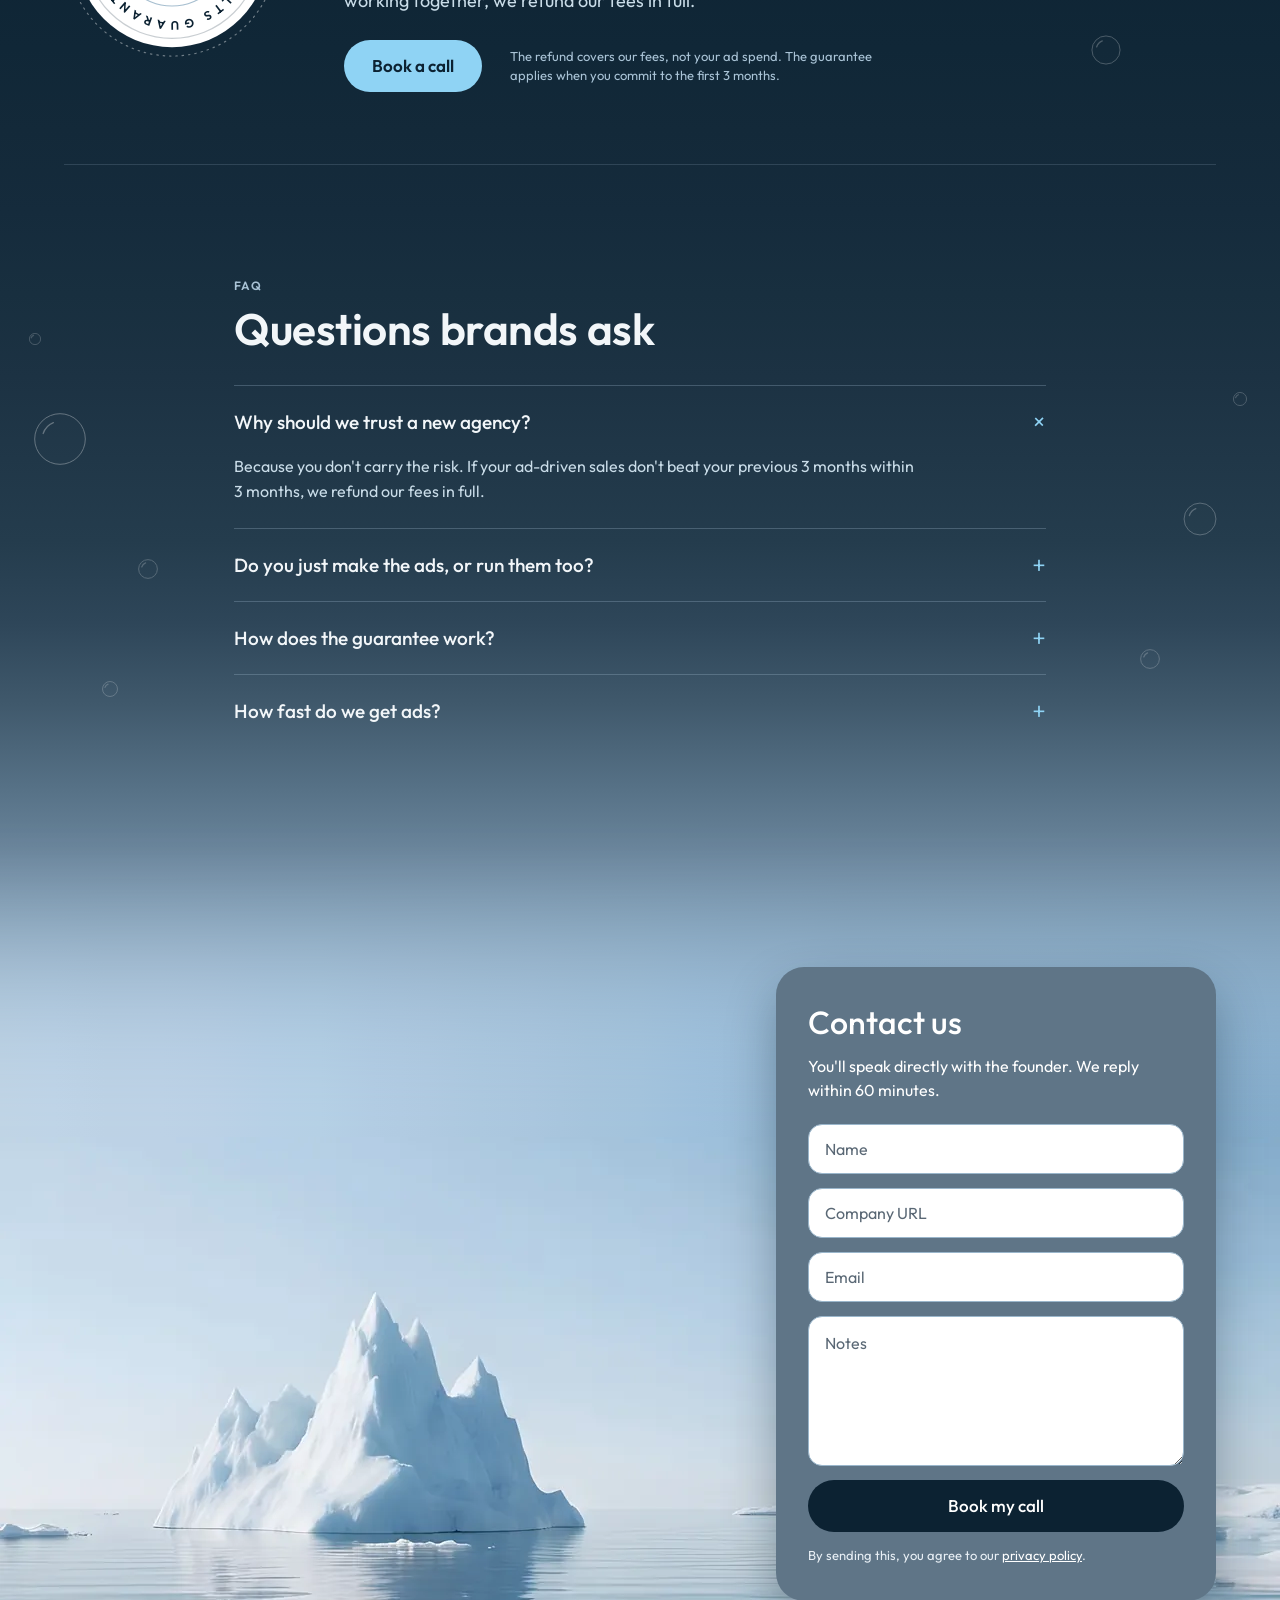
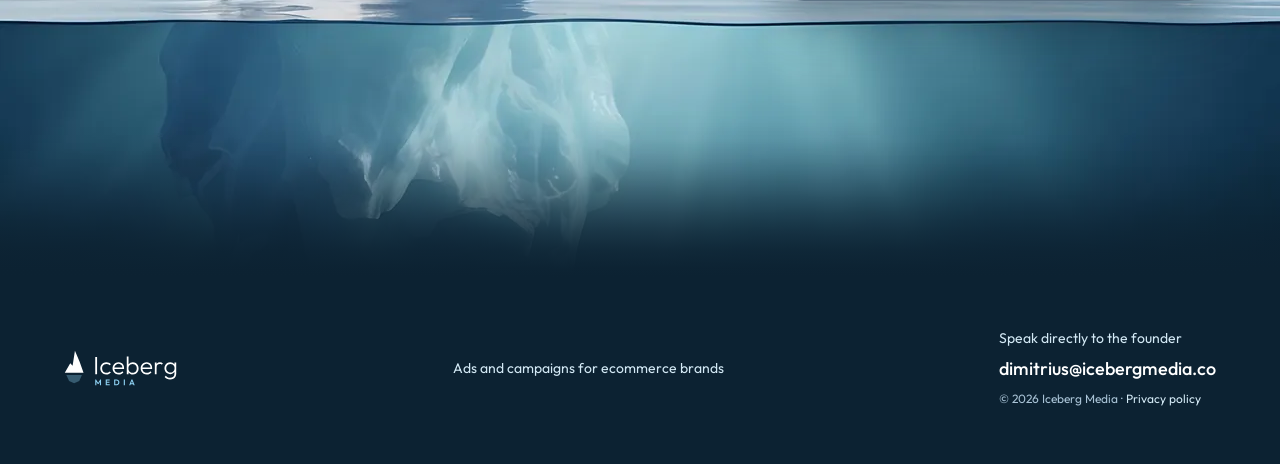
==== commit 3e1bf055: "Say "ads" instead of "video ads", add favicon.ico - Title, description, share text, footer, manifest" ====
--- a/index.html
+++ b/index.html
@@ -3,8 +3,8 @@
 <head>
 <meta charset="utf-8">
 <meta name="viewport" content="width=device-width, initial-scale=1, viewport-fit=cover">
-<title>Iceberg Media | Video ads and campaigns for ecommerce brands</title>
-<meta name="description" content="Scroll-stopping video ads for ecommerce brands, and we run your campaigns on Meta, TikTok and YouTube. Beat your last 3 months, or we refund our fees.">
+<title>Iceberg Media | Ads and campaigns for ecommerce brands</title>
+<meta name="description" content="Scroll-stopping ads for ecommerce brands, and we run your campaigns on Meta, TikTok and YouTube. Beat your last 3 months, or we refund our fees.">
 <link rel="canonical" href="https://icebergmedia.co/">
 <meta name="theme-color" content="#0C2232">
 <link rel="icon" href="favicon.svg" type="image/svg+xml">
@@ -16,7 +16,7 @@
 <meta property="og:type" content="website">
 <meta property="og:site_name" content="Iceberg Media">
 <meta property="og:title" content="Iceberg Media | Ads that truly work">
-<meta property="og:description" content="Scroll-stopping video ads for ecommerce brands, and we run your campaigns on Meta, TikTok and YouTube.">
+<meta property="og:description" content="Scroll-stopping ads for ecommerce brands, and we run your campaigns on Meta, TikTok and YouTube.">
 <meta property="og:url" content="https://icebergmedia.co/">
 <meta property="og:image" content="https://icebergmedia.co/og-image.jpg">
 <meta property="og:image:width" content="1200">
@@ -325,7 +325,7 @@
 <footer class="site-footer">
   <div class="wrap footer-in">
     <img class="footer-logo" src="assets/img/logo-dark.svg" alt="Iceberg Media" width="113" height="36" loading="lazy">
-    <span class="footer-tag">Video ads and campaigns for ecommerce brands</span>
+    <span class="footer-tag">Ads and campaigns for ecommerce brands</span>
     <div class="footer-contact">
       <span>Speak directly to the founder</span>
       <a class="lnk lnk-light footer-mail" href="mailto:dimitrius@icebergmedia.co">dimitrius@icebergmedia.co</a>
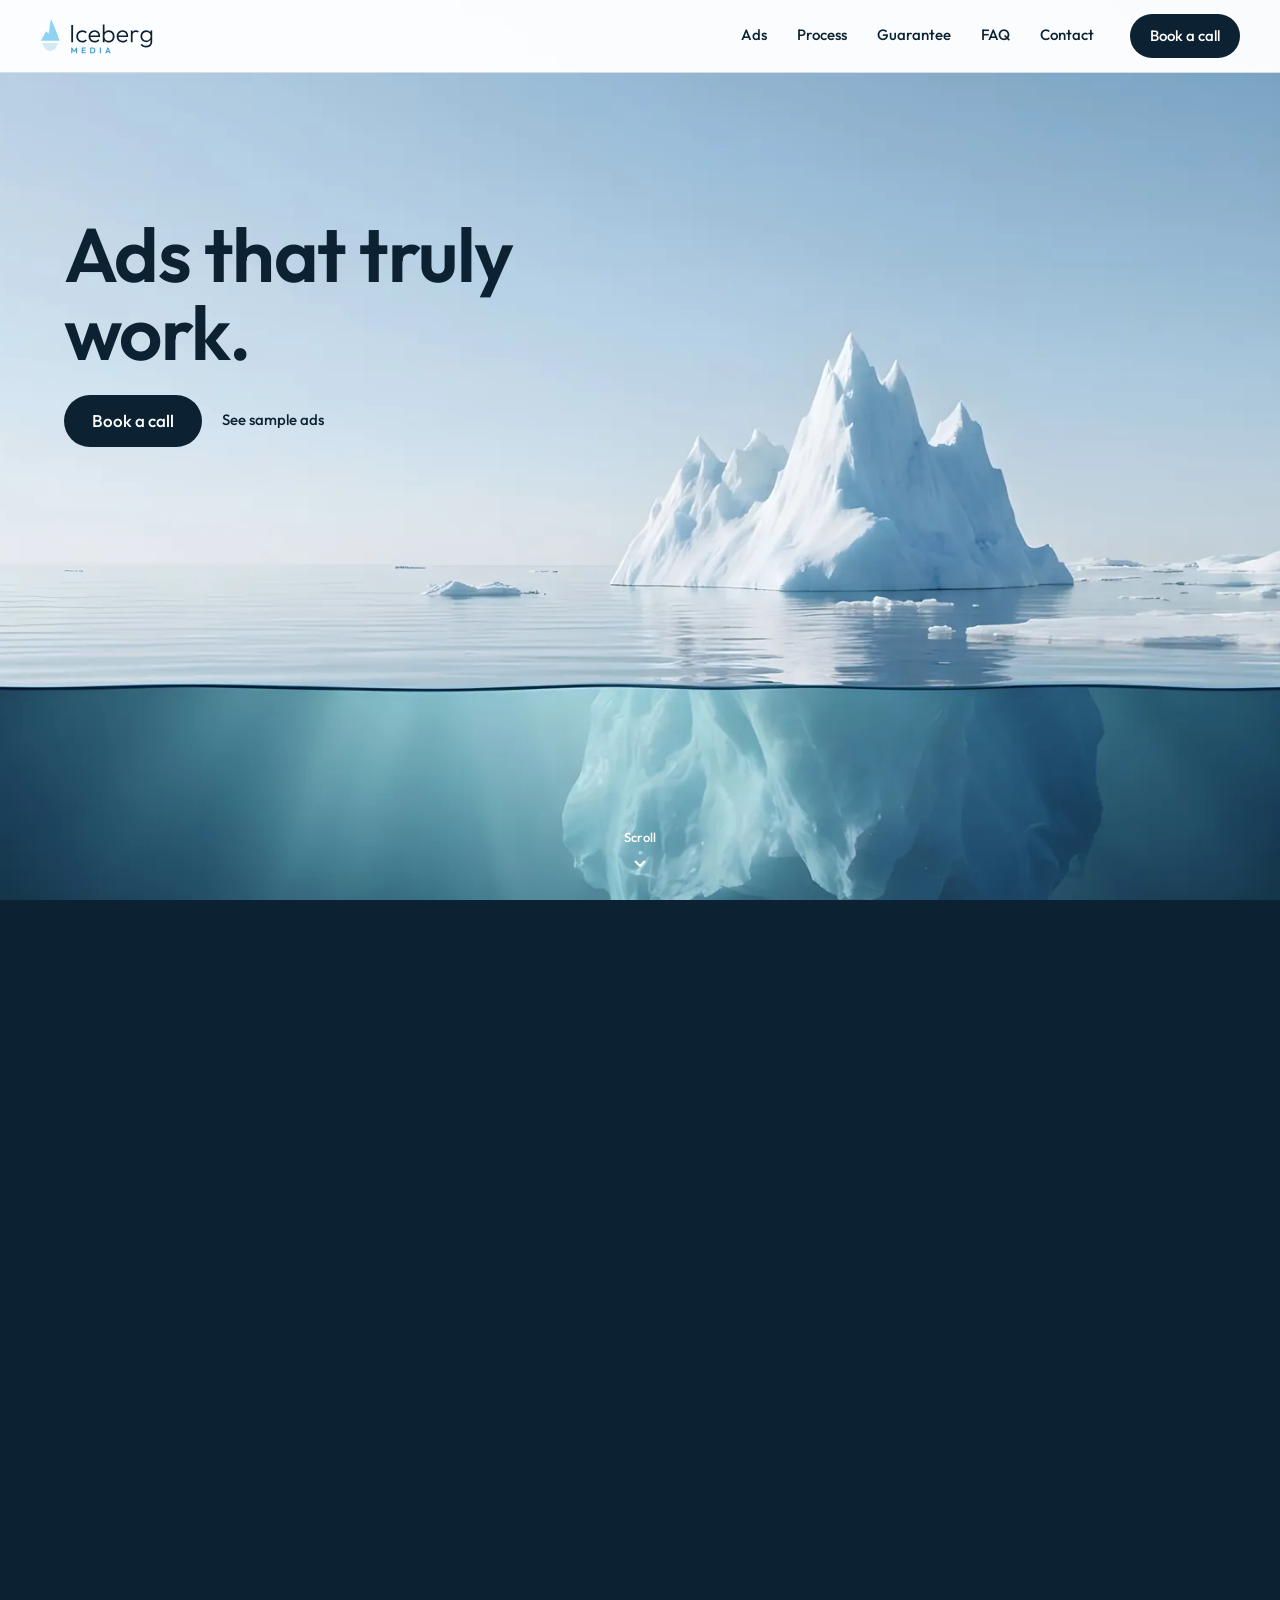
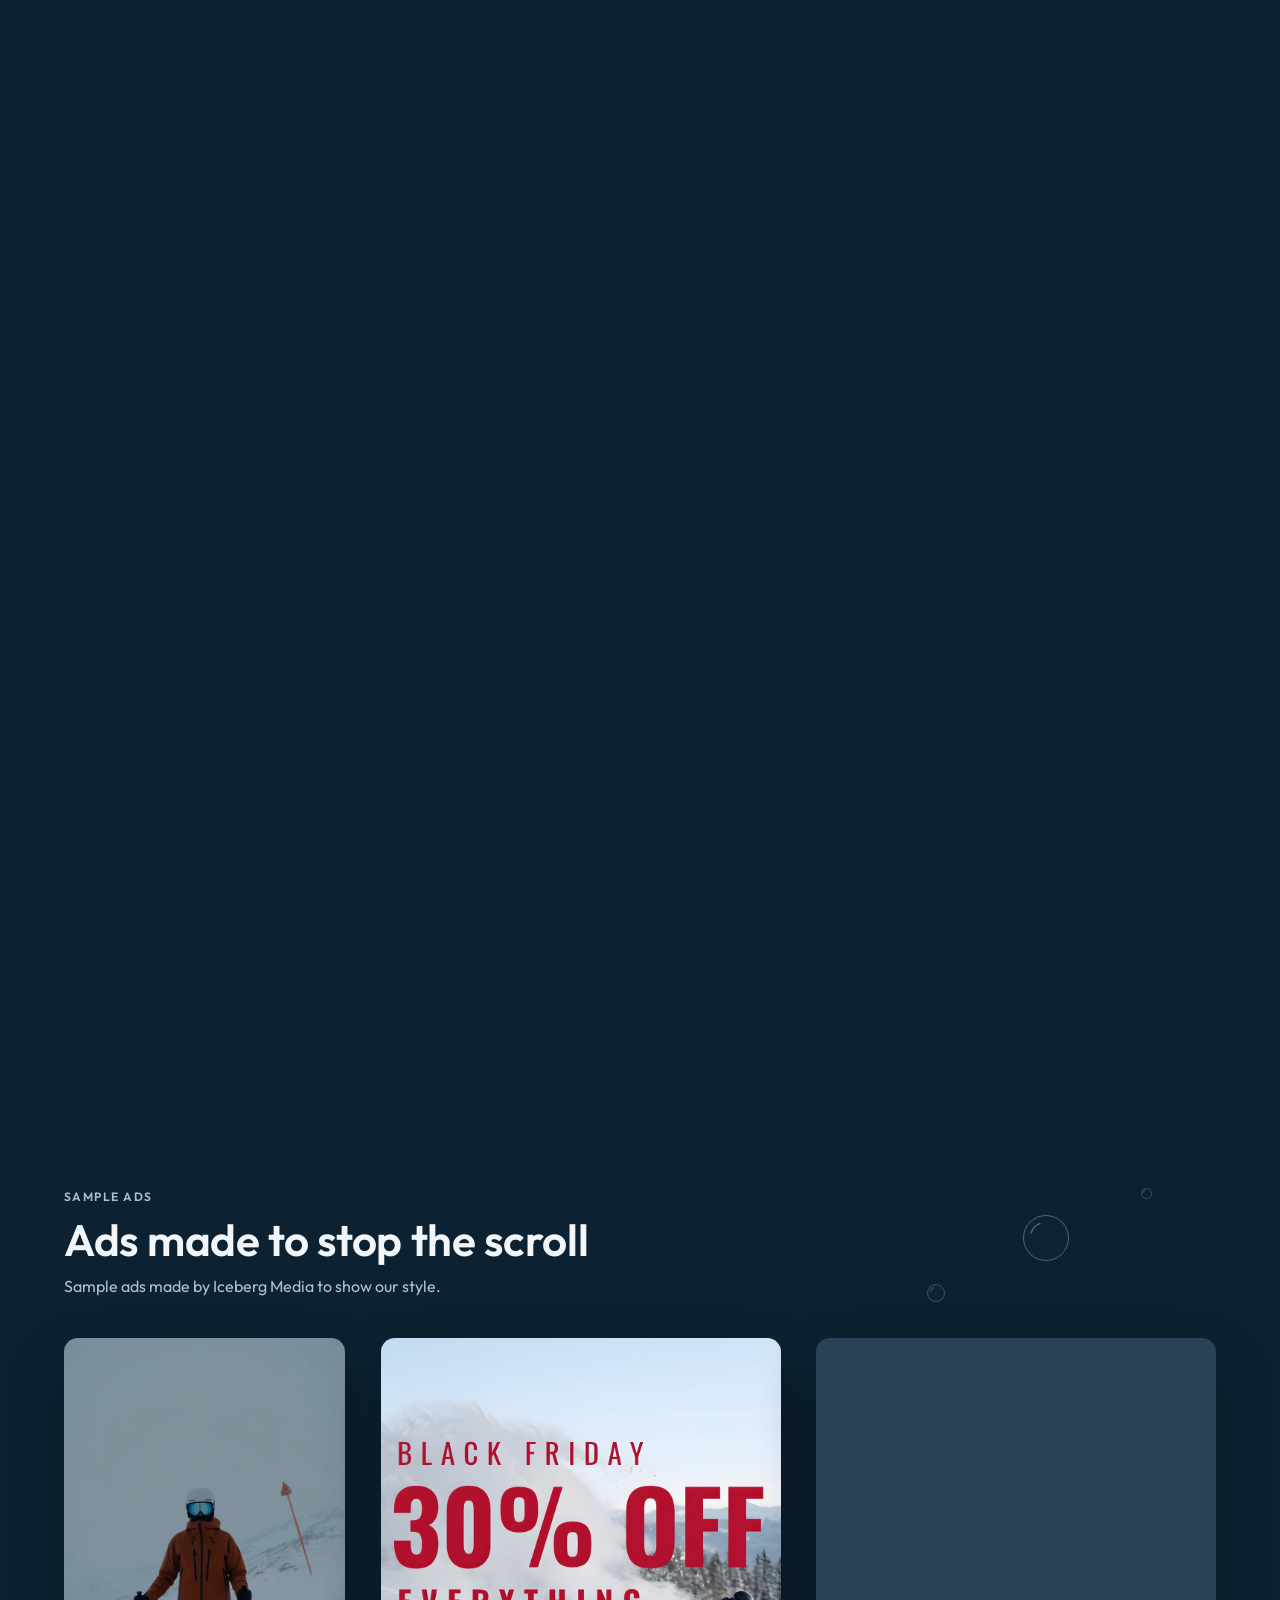
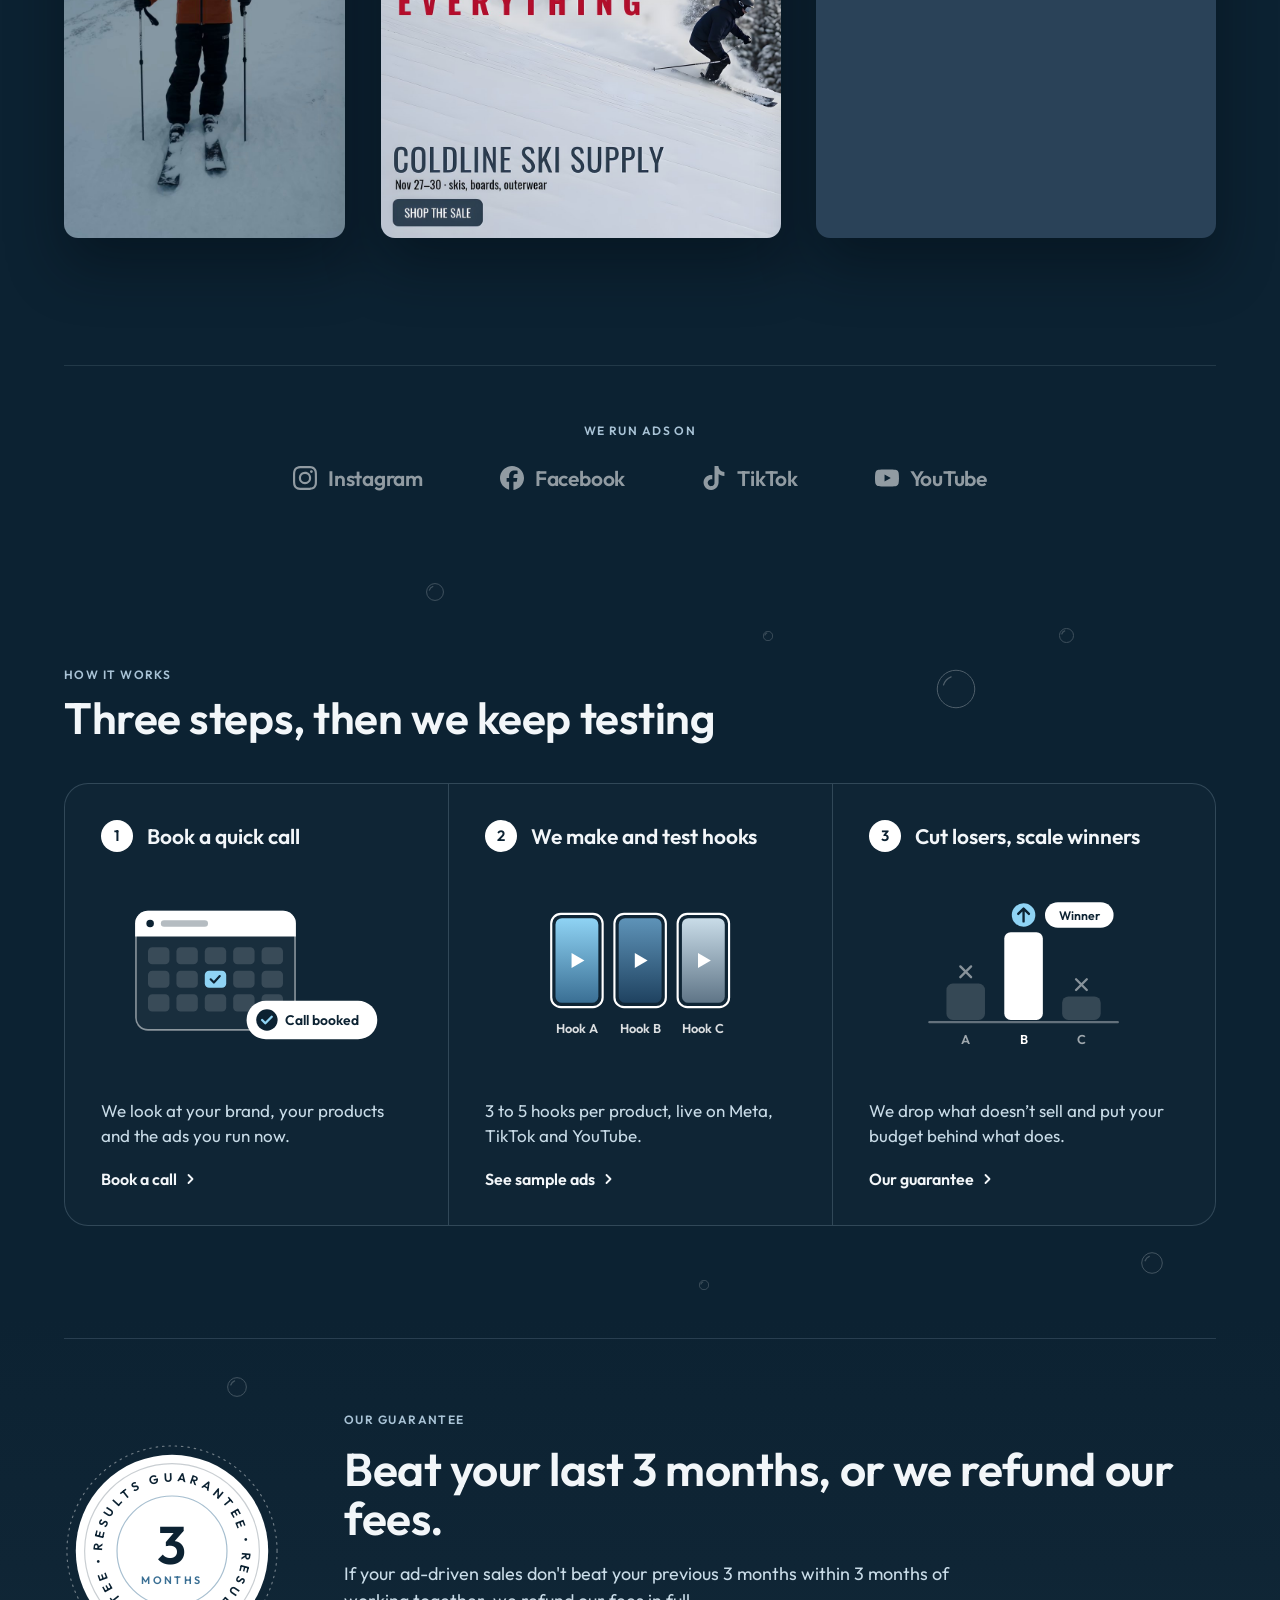
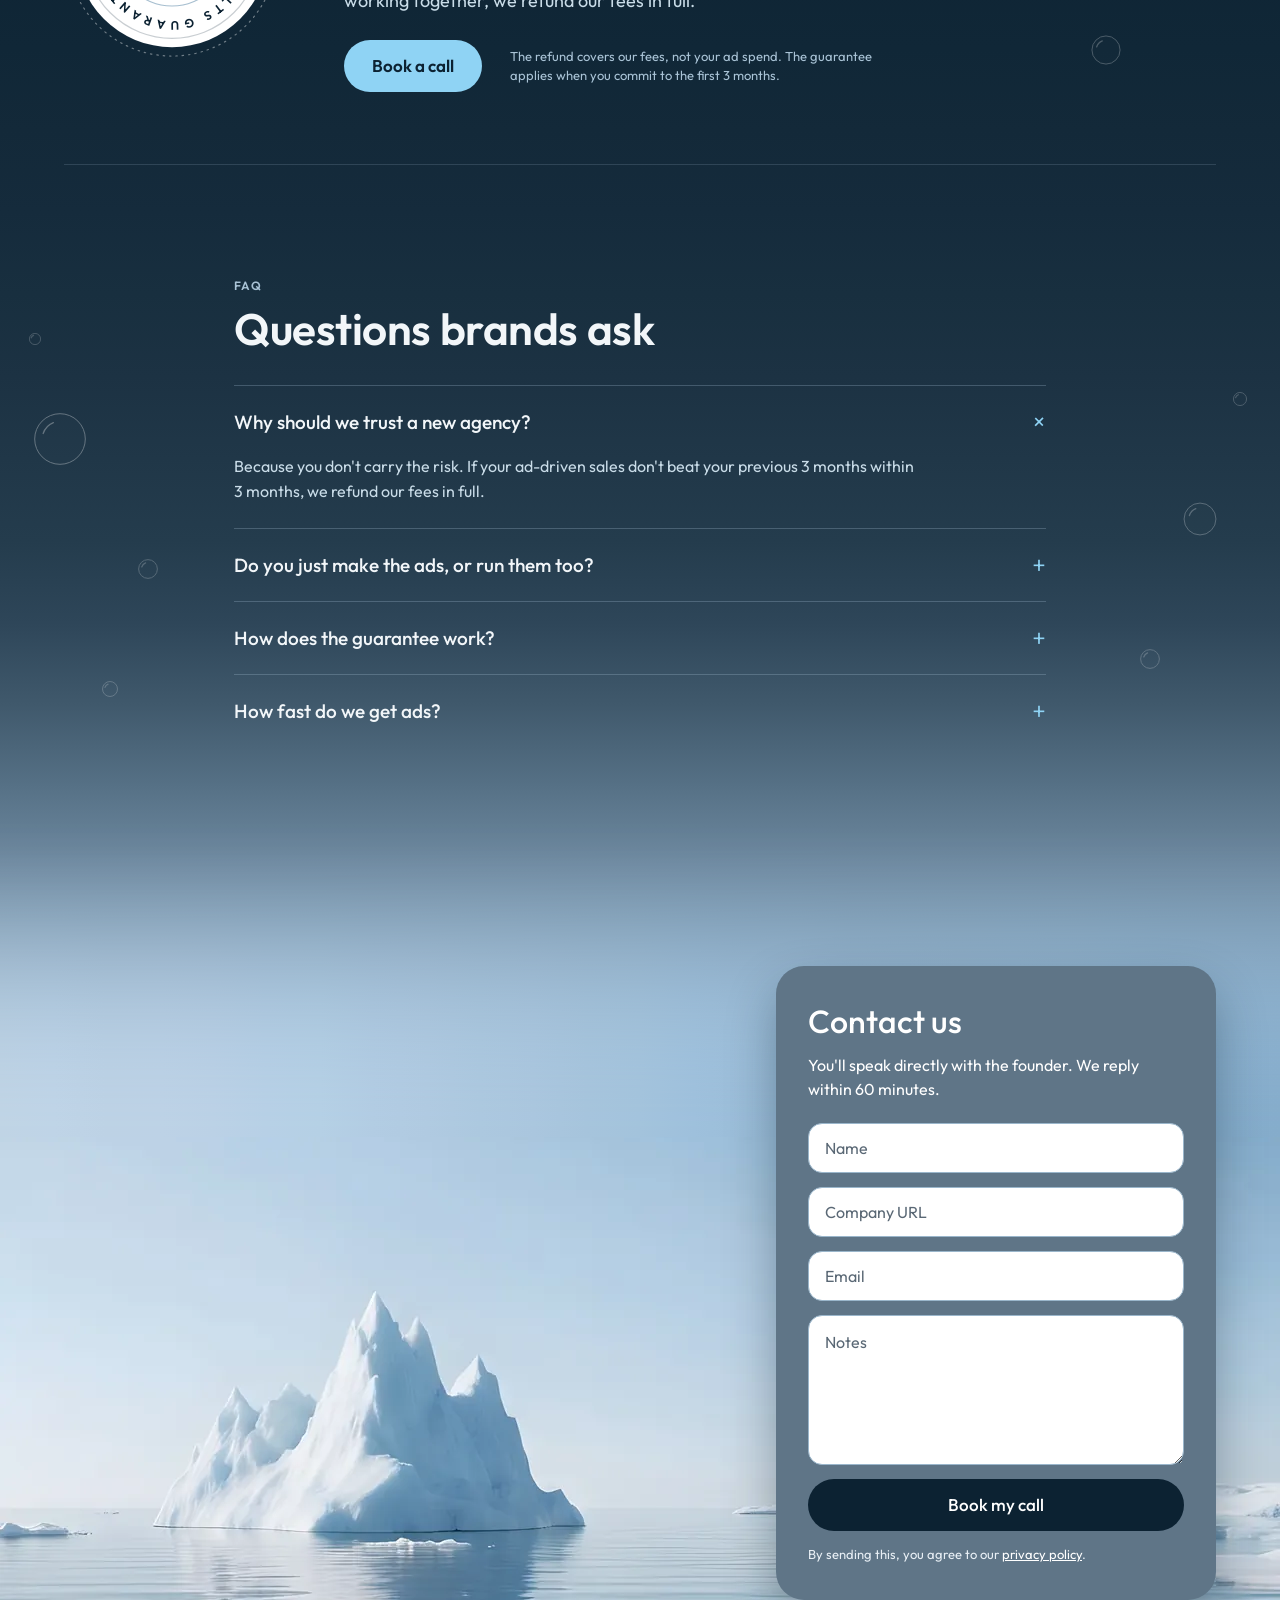
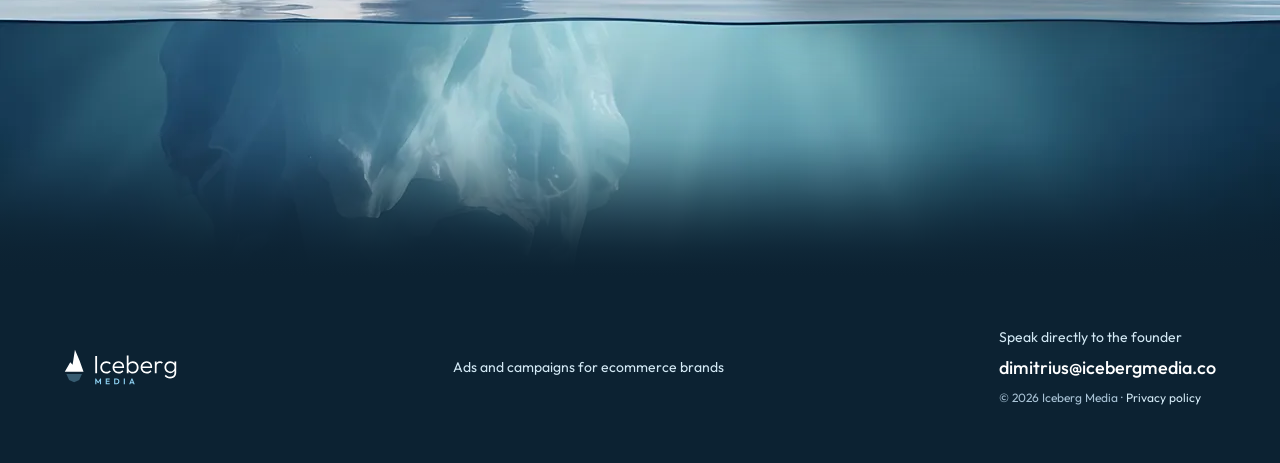
==== commit 2b8b7711: "Offer Google only icons it accepts: 48px instead of 32px Google shows a site's icon in search result" ====
--- a/index.html
+++ b/index.html
@@ -8,7 +8,7 @@
 <link rel="canonical" href="https://icebergmedia.co/">
 <meta name="theme-color" content="#0C2232">
 <link rel="icon" href="favicon.svg" type="image/svg+xml">
-<link rel="icon" href="favicon-32.png" sizes="32x32" type="image/png">
+<link rel="icon" href="favicon-48.png" sizes="48x48" type="image/png">
 <link rel="icon" href="icon-192.png" sizes="192x192" type="image/png">
 <link rel="apple-touch-icon" href="apple-touch-icon.png">
 <link rel="manifest" href="site.webmanifest">
--- a/assets/css/site.css
+++ b/assets/css/site.css
@@ -302,6 +302,9 @@
 /* ---------- 6. contact: back up to the surface ---------- */
 .contact {
   position: relative; display: flex; flex-direction: column; overflow: hidden;
+  /* starts 1px early, over the end of the deep part (both are #567186 there), so the join can't show a hairline of
+     the navy page: Safari on iPhone drew one where the two met at a fraction of a pixel. The footer does the same. */
+  margin-top: -1px;
   background-color: #A3C1DA;
   background-image: linear-gradient(to bottom, #567186 0px, #637E94 44px, #718CA3 88px, #7D9AB1 131px, #89A6BE 175px, #93B1CA 219px, #9CBAD3 262px, #A1BFD8 306px, #A3C1DA 350px);
   background-repeat: no-repeat;
@@ -344,9 +347,10 @@
 .contact-photo { position: relative; z-index: 1; width: 100%; aspect-ratio: 5 / 3; }
 .contact-img { position: absolute; inset: 0; overflow: hidden; background: linear-gradient(to bottom, #A3C1DA 0%, #B8CADA 45%, #2A4E66 63.5%, #4E7D92 70%, #234B63 96%, #122F43 100%); }
 .contact-img img { position: absolute; left: 0; top: -20%; width: 100%; height: 166.667%; display: block; }
-/* the photo's first visible row is not one colour, so the band blends into it column by column */
+/* the photo's first visible row is not one colour, so the band blends into it column by column. It reaches 1px down
+   over the photo (same colours there), so no hairline of the band behind can open between the two on iPhone. */
 .contact-cap {
-  position: absolute; left: 0; right: 0; bottom: 100%; height: 320px;
+  position: absolute; left: 0; right: 0; bottom: calc(100% - 1px); height: 320px;
   background: linear-gradient(to right, #C0D4E5 0.00%, #BFD4E7 4.17%, #BDD2E5 8.33%, #BDD2E6 12.50%, #BBD1E6 16.67%, #B7D0E6 20.83%, #B5D0E5 25.00%, #B2CCE3 29.17%, #B0CAE1 33.33%, #ACC8DF 37.50%, #AAC6DE 41.67%, #A6C4DC 45.83%, #A3C3DC 50.00%, #9EC0DC 54.17%, #9BBDD9 58.33%, #99BBD7 62.50%, #94B6D2 66.67%, #92B5D1 70.83%, #91B4D0 75.00%, #8FB4D1 79.17%, #8EB3D0 83.33%, #8AB1CF 87.50%, #87AECD 91.67%, #86ADCC 95.83%, #85ACCB 100.00%);
   -webkit-mask-image: linear-gradient(to bottom, rgba(0, 0, 0, 0) 0%, rgba(0, 0, 0, 0.028) 10%, rgba(0, 0, 0, 0.104) 20%, rgba(0, 0, 0, 0.216) 30%, rgba(0, 0, 0, 0.352) 40%, rgba(0, 0, 0, 0.5) 50%, rgba(0, 0, 0, 0.648) 60%, rgba(0, 0, 0, 0.784) 70%, rgba(0, 0, 0, 0.896) 80%, rgba(0, 0, 0, 0.972) 90%, #000 100%);
   mask-image: linear-gradient(to bottom, rgba(0, 0, 0, 0) 0%, rgba(0, 0, 0, 0.028) 10%, rgba(0, 0, 0, 0.104) 20%, rgba(0, 0, 0, 0.216) 30%, rgba(0, 0, 0, 0.352) 40%, rgba(0, 0, 0, 0.5) 50%, rgba(0, 0, 0, 0.648) 60%, rgba(0, 0, 0, 0.784) 70%, rgba(0, 0, 0, 0.896) 80%, rgba(0, 0, 0, 0.972) 90%, #000 100%);
@@ -354,7 +358,9 @@
 .contact-sink { position: absolute; left: 0; right: 0; bottom: 0; height: 24%; background: var(--navy-ramp); }
 
 /* ---------- footer ---------- */
-.site-footer { margin-top: -1px; background: var(--navy); color: #D3E9F5; }
+/* starts 1px early and is drawn on top of the contact photo's last pixel row (position + z-index; the photo is z-index 1),
+   so the light contact band behind the photo can't show as a hairline above the footer on iPhone */
+.site-footer { position: relative; z-index: 2; margin-top: -1px; background: var(--navy); color: #D3E9F5; }
 .footer-in { display: flex; flex-wrap: wrap; align-items: center; justify-content: space-between; gap: 20px 24px; padding-top: 24px; padding-bottom: 56px; }
 .footer-logo { display: block; height: 36px; width: auto; }
 .footer-tag { font-size: 14px; }
@@ -389,6 +395,13 @@
 @media (max-width: 960px) {
   .header-in { gap: 12px 24px; padding: 0 max(24px, env(safe-area-inset-right, 0px)) 0 max(24px, env(safe-area-inset-left, 0px)); }
   .site-nav { gap: 22px; }
+}
+
+/* ---------- up to 907px wide: the contact card doesn't fit beside the iceberg (it would drop onto it and get cut off
+   by the end of the section, e.g. on iPads held upright), so it sits above the photo, as on phones ---------- */
+@media (max-width: 907.98px) {
+  .contact-space { display: none; }
+  .contact-wrap { position: relative; top: auto; padding: 120px 0 72px; }
 }
 
 /* ---------- phones: the section links get their own row under the logo (header 95px tall) ---------- */
@@ -423,8 +436,6 @@
   .anim .steps .step.reveal:nth-child(n):not(.now) { transition-delay: 0ms; }
   .guarantee { grid-template-columns: 1fr; gap: 28px; padding: 48px 0; }
   .g-seal { width: 128px; }
-  .contact-space { display: none; }
-  .contact-wrap { position: relative; top: auto; padding: 120px 0 72px; }
   .contact-photo { aspect-ratio: 1 / 1; }
   .contact-img img { left: -18.667%; top: -20%; width: 166.667%; height: 166.667%; }
   .contact-cap { background-size: 166.67% 100%; background-position: 28% 0; }
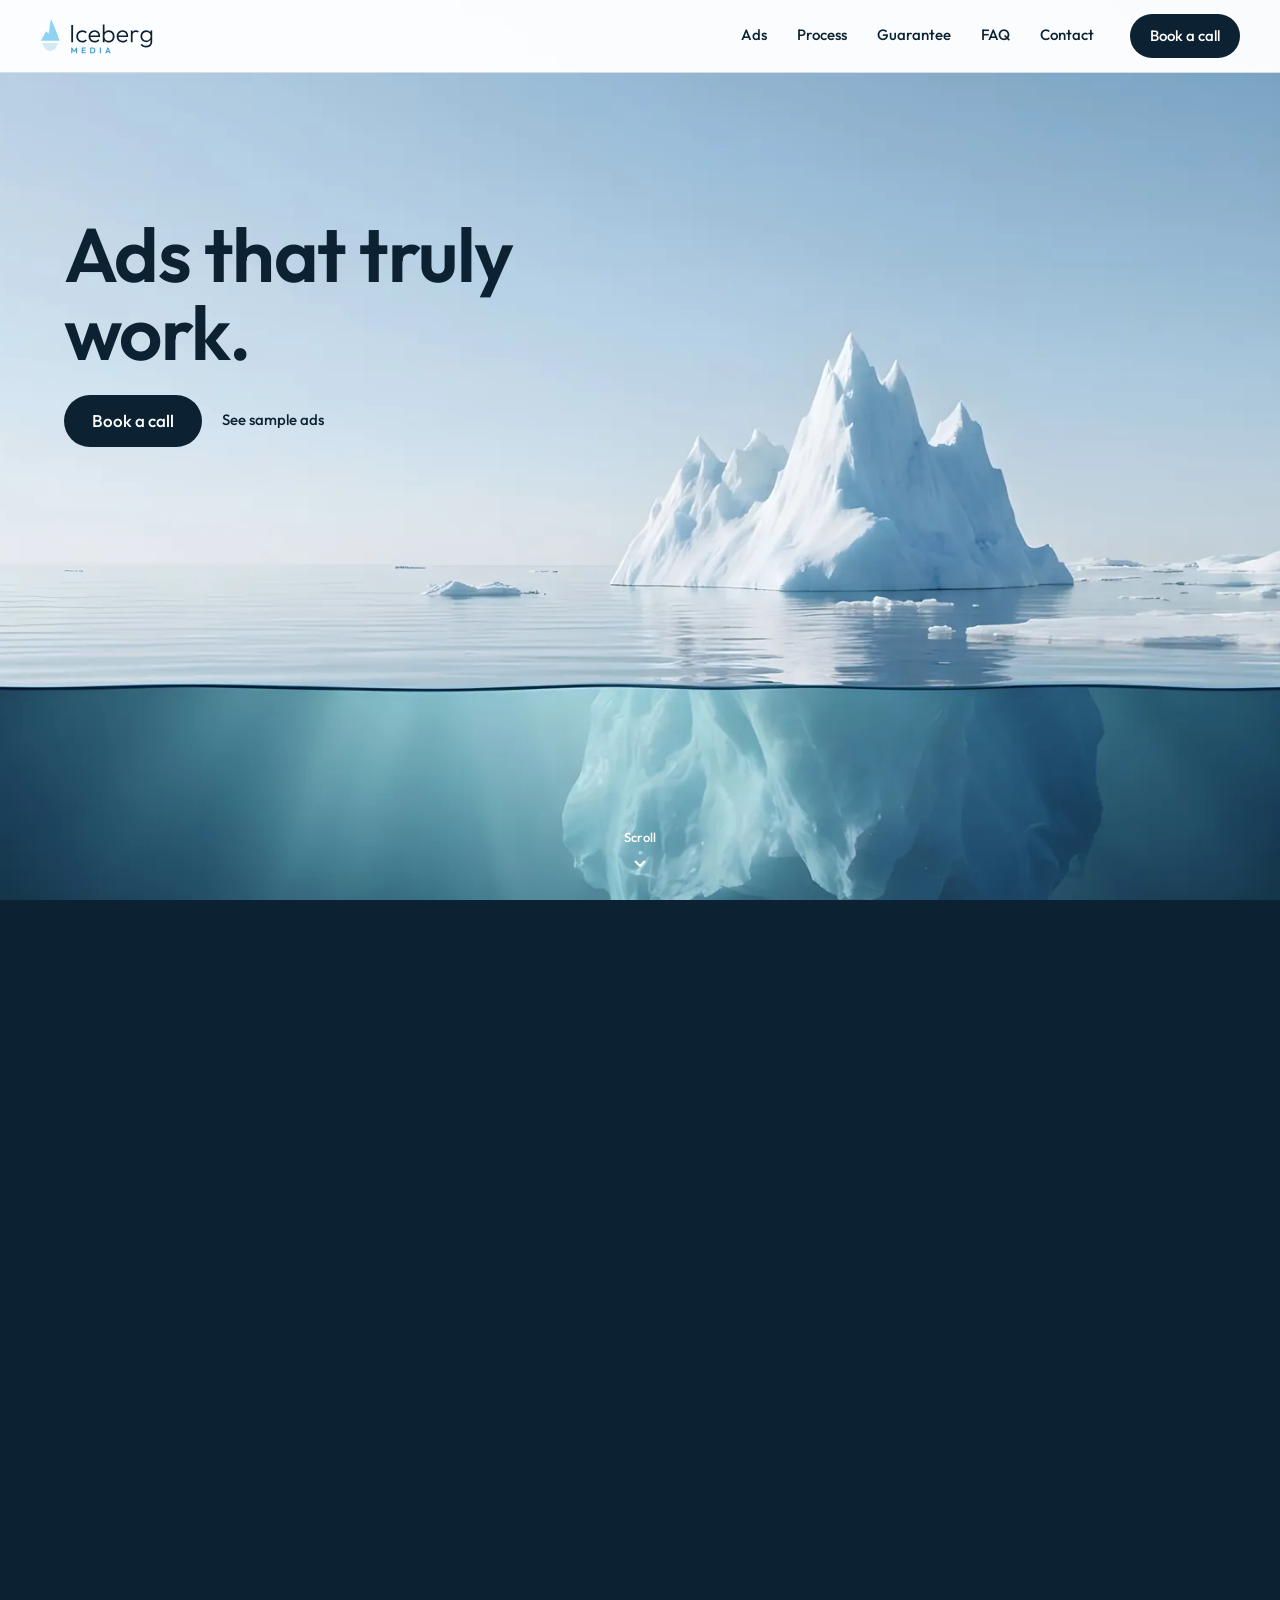
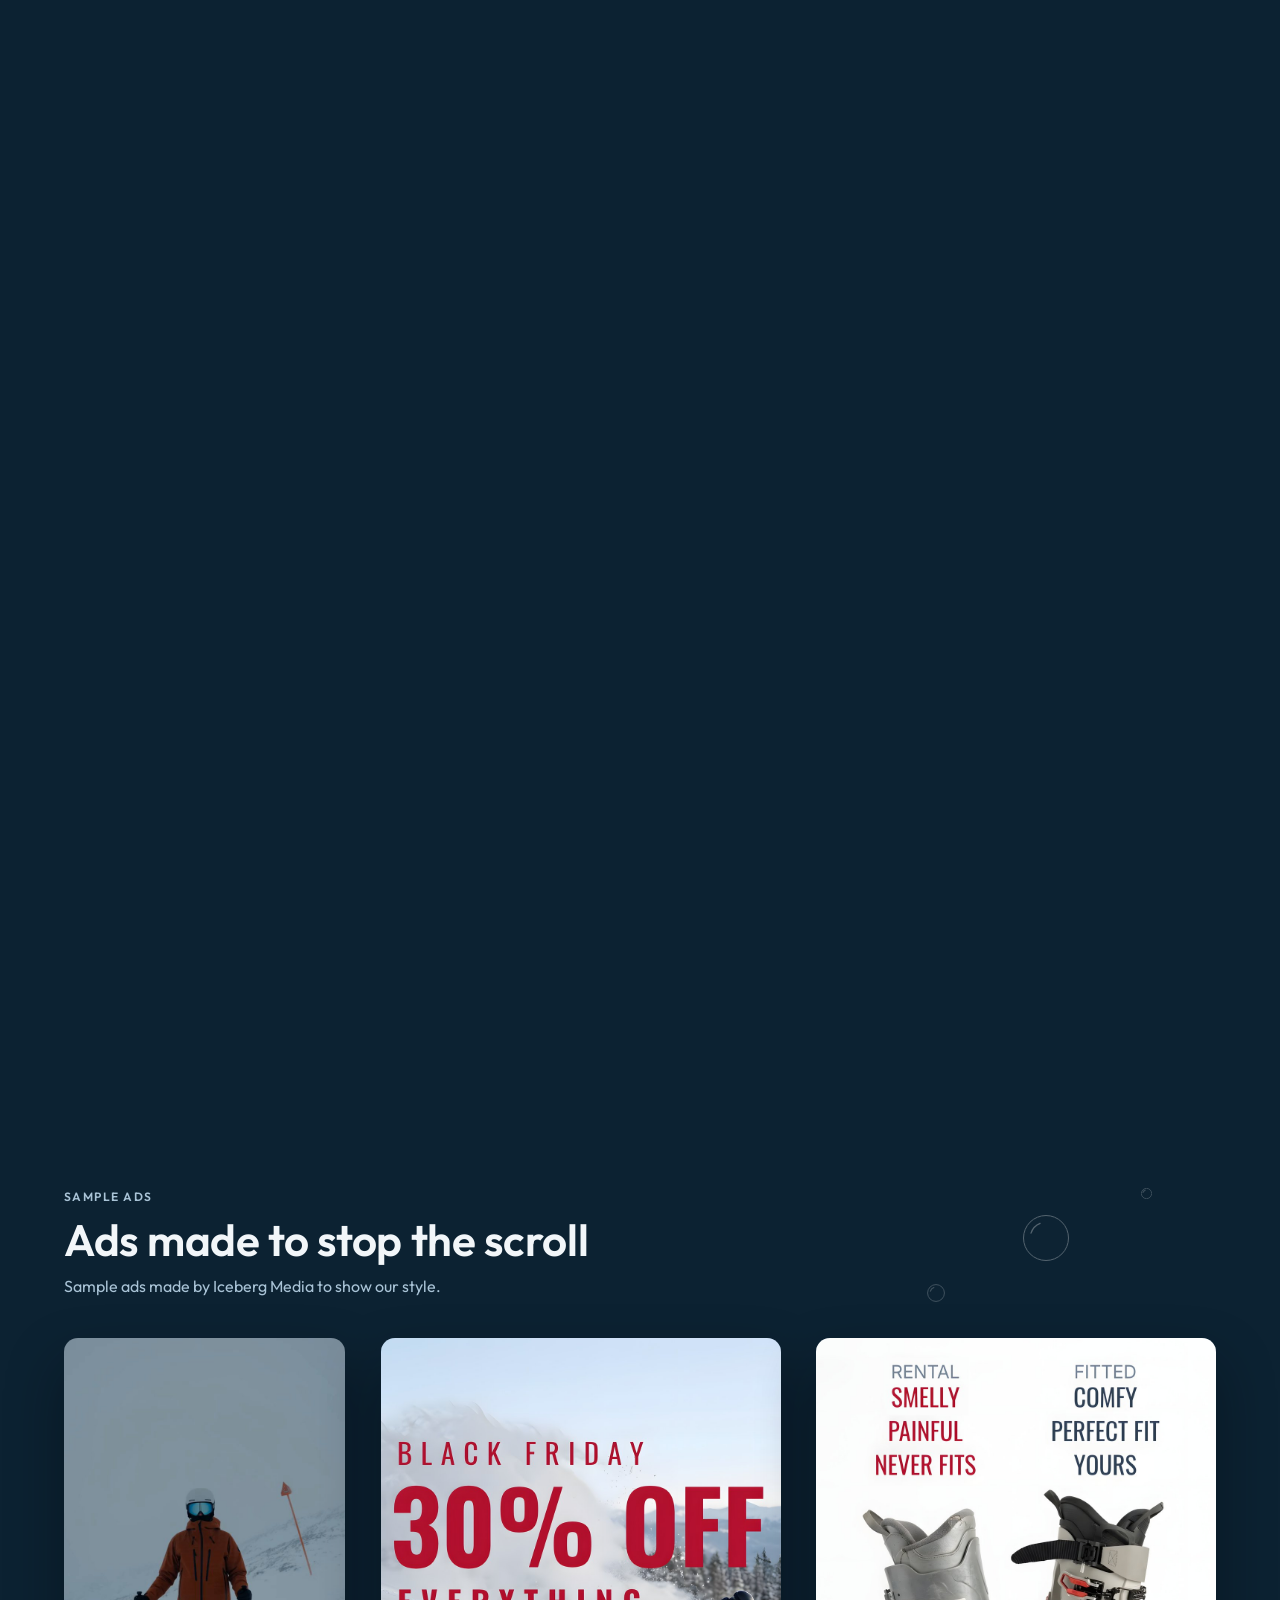
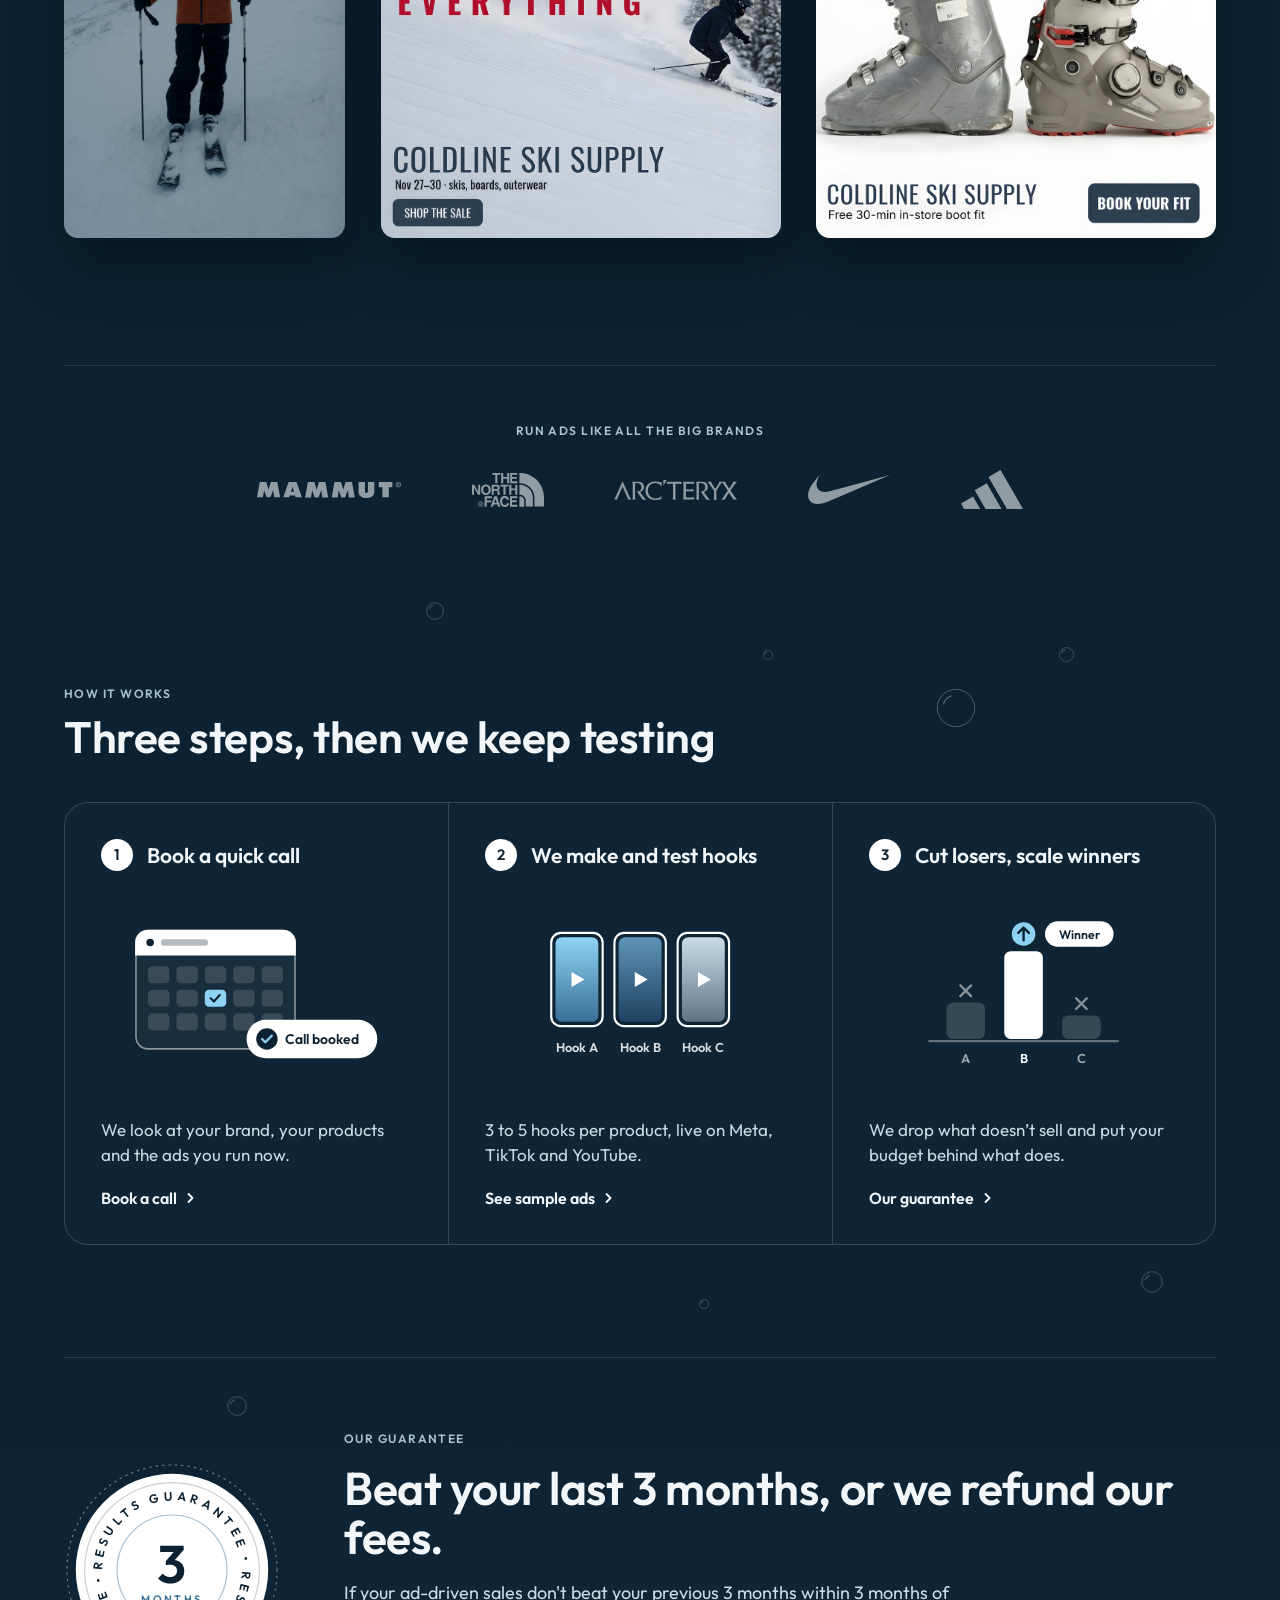
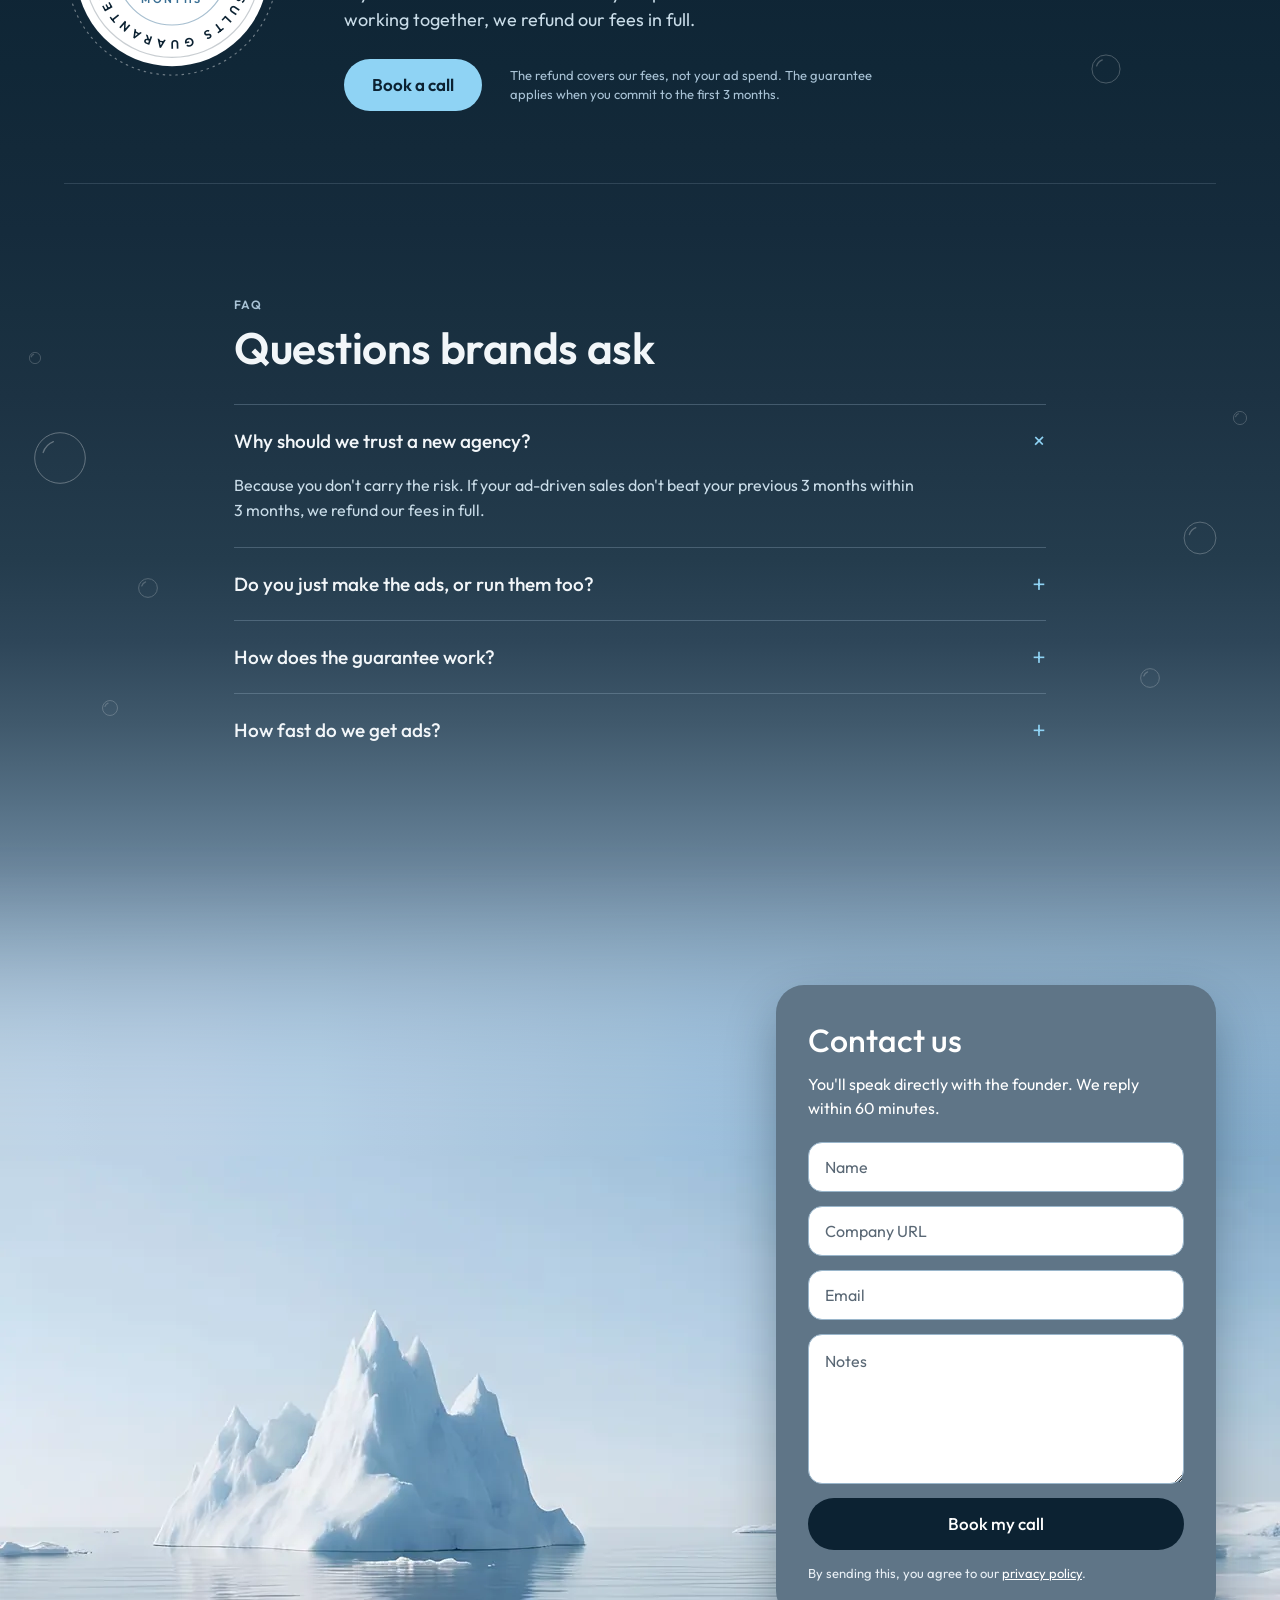
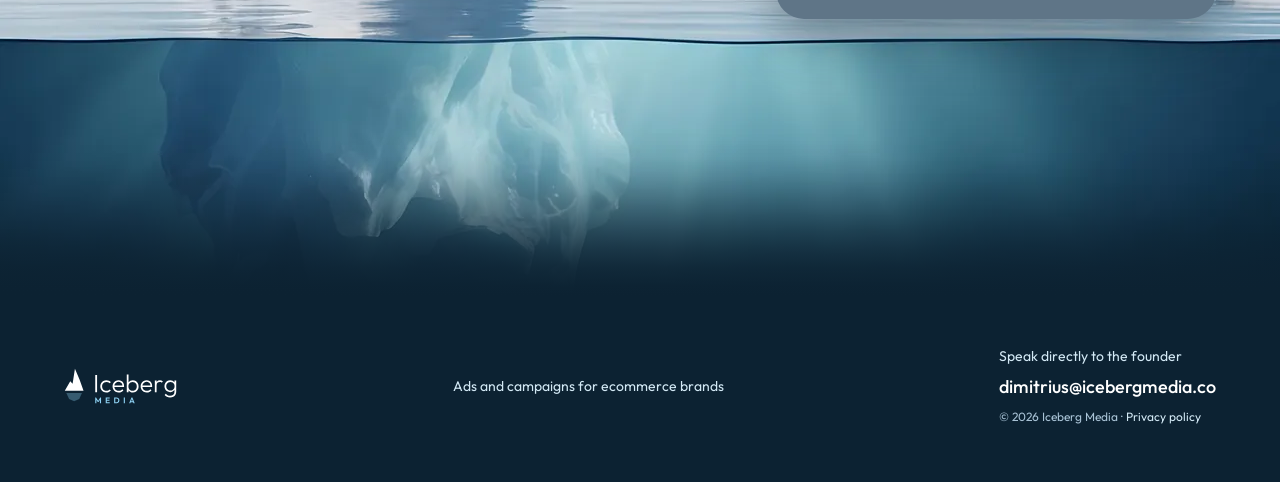
==== commit d613e7b7: "Swap the platform logos for "Run Ads like all the big brands" - Under the sample ads, the faint "We " ====
--- a/index.html
+++ b/index.html
@@ -117,15 +117,16 @@
 
         <p class="ads-note reveal"><svg width="18" height="18" viewBox="0 0 18 18" fill="none" stroke="currentColor" stroke-width="1.6" aria-hidden="true"><circle cx="9" cy="9" r="7.5"/><path d="M9 8v4.8"/><circle cx="9" cy="5.3" r="0.9" fill="currentColor" stroke="none"/></svg><span><strong>About these samples:</strong> they're proof of concept, made to show our style, not to sell a product. The ads we make for clients are built around your product and offer, optimized to convert, and look different.</span></p>
 
-        <!-- The platforms we run ads on: their logos, faint, in one line (two rows on small phones).
-             Logo shapes from Simple Icons (CC0); keep them as they are, only the colour is ours. -->
-        <div class="platforms reveal">
-          <p class="eyebrow platforms-label">We run ads on</p>
-          <ul class="platforms-row">
-            <li><svg viewBox="0 0 24 24" aria-hidden="true" focusable="false"><path d="M7.0301.084c-1.2768.0602-2.1487.264-2.911.5634-.7888.3075-1.4575.72-2.1228 1.3877-.6652.6677-1.075 1.3368-1.3802 2.127-.2954.7638-.4956 1.6365-.552 2.914-.0564 1.2775-.0689 1.6882-.0626 4.947.0062 3.2586.0206 3.6671.0825 4.9473.061 1.2765.264 2.1482.5635 2.9107.308.7889.72 1.4573 1.388 2.1228.6679.6655 1.3365 1.0743 2.1285 1.38.7632.295 1.6361.4961 2.9134.552 1.2773.056 1.6884.069 4.9462.0627 3.2578-.0062 3.668-.0207 4.9478-.0814 1.28-.0607 2.147-.2652 2.9098-.5633.7889-.3086 1.4578-.72 2.1228-1.3881.665-.6682 1.0745-1.3378 1.3795-2.1284.2957-.7632.4966-1.636.552-2.9124.056-1.2809.0692-1.6898.063-4.948-.0063-3.2583-.021-3.6668-.0817-4.9465-.0607-1.2797-.264-2.1487-.5633-2.9117-.3084-.7889-.72-1.4568-1.3876-2.1228C21.2982 1.33 20.628.9208 19.8378.6165 19.074.321 18.2017.1197 16.9244.0645 15.6471.0093 15.236-.005 11.977.0014 8.718.0076 8.31.0215 7.0301.0839m.1402 21.6932c-1.17-.0509-1.8053-.2453-2.2287-.408-.5606-.216-.96-.4771-1.3819-.895-.422-.4178-.6811-.8186-.9-1.378-.1644-.4234-.3624-1.058-.4171-2.228-.0595-1.2645-.072-1.6442-.079-4.848-.007-3.2037.0053-3.583.0607-4.848.05-1.169.2456-1.805.408-2.2282.216-.5613.4762-.96.895-1.3816.4188-.4217.8184-.6814 1.3783-.9003.423-.1651 1.0575-.3614 2.227-.4171 1.2655-.06 1.6447-.072 4.848-.079 3.2033-.007 3.5835.005 4.8495.0608 1.169.0508 1.8053.2445 2.228.408.5608.216.96.4754 1.3816.895.4217.4194.6816.8176.9005 1.3787.1653.4217.3617 1.056.4169 2.2263.0602 1.2655.0739 1.645.0796 4.848.0058 3.203-.0055 3.5834-.061 4.848-.051 1.17-.245 1.8055-.408 2.2294-.216.5604-.4763.96-.8954 1.3814-.419.4215-.8181.6811-1.3783.9-.4224.1649-1.0577.3617-2.2262.4174-1.2656.0595-1.6448.072-4.8493.079-3.2045.007-3.5825-.006-4.848-.0608M16.953 5.5864A1.44 1.44 0 1 0 18.39 4.144a1.44 1.44 0 0 0-1.437 1.4424M5.8385 12.012c.0067 3.4032 2.7706 6.1557 6.173 6.1493 3.4026-.0065 6.157-2.7701 6.1506-6.1733-.0065-3.4032-2.771-6.1565-6.174-6.1498-3.403.0067-6.156 2.771-6.1496 6.1738M8 12.0077a4 4 0 1 1 4.008 3.9921A3.9996 3.9996 0 0 1 8 12.0077"/></svg>Instagram</li>
-            <li><svg viewBox="0 0 24 24" aria-hidden="true" focusable="false"><path d="M9.101 23.691v-7.98H6.627v-3.667h2.474v-1.58c0-4.085 1.848-5.978 5.858-5.978.401 0 .955.042 1.468.103a8.68 8.68 0 0 1 1.141.195v3.325a8.623 8.623 0 0 0-.653-.036 26.805 26.805 0 0 0-.733-.009c-.707 0-1.259.096-1.675.309a1.686 1.686 0 0 0-.679.622c-.258.42-.374.995-.374 1.752v1.297h3.919l-.386 2.103-.287 1.564h-3.246v8.245C19.396 23.238 24 18.179 24 12.044c0-6.627-5.373-12-12-12s-12 5.373-12 12c0 5.628 3.874 10.35 9.101 11.647Z"/></svg>Facebook</li>
-            <li><svg viewBox="0 0 24 24" aria-hidden="true" focusable="false"><path d="M12.525.02c1.31-.02 2.61-.01 3.91-.02.08 1.53.63 3.09 1.75 4.17 1.12 1.11 2.7 1.62 4.24 1.79v4.03c-1.44-.05-2.89-.35-4.2-.97-.57-.26-1.1-.59-1.62-.93-.01 2.92.01 5.84-.02 8.75-.08 1.4-.54 2.79-1.35 3.94-1.31 1.92-3.58 3.17-5.91 3.21-1.43.08-2.86-.31-4.08-1.03-2.02-1.19-3.44-3.37-3.65-5.71-.02-.5-.03-1-.01-1.49.18-1.9 1.12-3.72 2.58-4.96 1.66-1.44 3.98-2.13 6.15-1.72.02 1.48-.04 2.96-.04 4.44-.99-.32-2.15-.23-3.02.37-.63.41-1.11 1.04-1.36 1.75-.21.51-.15 1.07-.14 1.61.24 1.64 1.82 3.02 3.5 2.87 1.12-.01 2.19-.66 2.77-1.61.19-.33.4-.67.41-1.06.1-1.79.06-3.57.07-5.36.01-4.03-.01-8.05.02-12.07z"/></svg>TikTok</li>
-            <li><svg viewBox="0 0 24 24" aria-hidden="true" focusable="false"><path d="M23.498 6.186a3.016 3.016 0 0 0-2.122-2.136C19.505 3.545 12 3.545 12 3.545s-7.505 0-9.377.505A3.017 3.017 0 0 0 .502 6.186C0 8.07 0 12 0 12s0 3.93.502 5.814a3.016 3.016 0 0 0 2.122 2.136c1.871.505 9.376.505 9.376.505s7.505 0 9.377-.505a3.015 3.015 0 0 0 2.122-2.136C24 15.93 24 12 24 12s0-3.93-.502-5.814zM9.545 15.568V8.432L15.818 12l-6.273 3.568z"/></svg>YouTube</li>
+        <!-- "Run Ads like all the big brands": a faint row of well-known brands' logos, in one line (wrapping on phones).
+             Each is the brand's own logo shape, painted white (files in assets/img/brands/). -->
+        <div class="brands reveal">
+          <p class="eyebrow brands-label">Run Ads like all the big brands</p>
+          <ul class="brands-row">
+            <li><img class="b-mammut" src="assets/img/brands/mammut.svg" alt="Mammut" width="144" height="16"></li>
+            <li><img class="b-tnf" src="assets/img/brands/the-north-face.svg" alt="The North Face" width="72" height="34"></li>
+            <li><img class="b-arcteryx" src="assets/img/brands/arcteryx.svg" alt="Arc'teryx" width="123" height="20"></li>
+            <li><img class="b-nike" src="assets/img/brands/nike.svg" alt="Nike" width="83" height="29"></li>
+            <li><img class="b-adidas" src="assets/img/brands/adidas.svg" alt="Adidas" width="62" height="39"></li>
           </ul>
         </div>
       </div>
--- a/assets/css/site.css
+++ b/assets/css/site.css
@@ -226,15 +226,20 @@
 .ads-note { display: flex; gap: 10px; align-items: flex-start; max-width: 700px; margin: -12px 0 0; font-size: 14px; line-height: 1.55; color: var(--muted); }
 .ads-note svg { flex: none; margin-top: 2px; color: var(--ice); }
 .ads-note strong { font-weight: 600; color: var(--soft); }
-/* the platforms we run ads on: a faint row of their logos under a thin line (logo shapes as they are, white) */
-.platforms { display: flex; flex-direction: column; align-items: center; gap: 26px; margin-top: 16px; padding-top: 56px; border-top: 1px solid rgba(169, 195, 214, 0.14); }
-.platforms-label { margin: 0; }
-.platforms-row {
-  margin: 0; padding: 0; list-style: none; display: flex; align-items: center; justify-content: center; gap: 20px clamp(40px, 6vw, 88px);
-  color: #FFFFFF; opacity: 0.55;
-}
-.platforms-row li { display: flex; align-items: center; gap: 11px; font-size: 21px; font-weight: 600; line-height: 1; letter-spacing: -0.01em; white-space: nowrap; }
-.platforms-row svg { display: block; flex: none; width: 24px; height: 24px; fill: currentColor; }
+/* "Run Ads like all the big brands": a faint row of well-known brands' logos under a thin line (each brand's own
+   logo shape, white). Heights differ so they look the same size: wide wordmarks lower, compact marks taller. */
+.brands { display: flex; flex-direction: column; align-items: center; gap: 30px; margin-top: 16px; padding-top: 56px; border-top: 1px solid rgba(169, 195, 214, 0.14); }
+.brands-label { margin: 0; text-align: center; }
+.brands-row {
+  margin: 0; padding: 0; list-style: none; display: flex; flex-wrap: wrap; align-items: center; justify-content: center;
+  gap: 28px clamp(40px, 5.5vw, 80px); opacity: 0.55;
+}
+.brands-row img { display: block; width: auto; }
+.b-mammut { height: 16px; }
+.b-tnf { height: 34px; }
+.b-arcteryx { height: 20px; }
+.b-nike { height: 29px; }
+.b-adidas { height: 39px; }
 
 /* how it works: one framed panel of three columns split by thin lines. Each column: number and title on top, the
    step's line drawing in the middle, what happens and a link at the bottom. Rows line up across the columns. */
@@ -424,10 +429,13 @@
   .ads-row .ad-v { width: min(100%, 300px); }
   .ads-row .ad-feed { width: min(100%, 340px); }
   .anim .ads-row .reveal:nth-child(n):not(.now) { transition-delay: 0ms; }
-  .platforms { gap: 22px; margin-top: 8px; padding-top: 44px; }
-  .platforms-row { gap: 20px 36px; }
-  .platforms-row li { gap: 9px; font-size: 18px; }
-  .platforms-row svg { width: 21px; height: 21px; }
+  .brands { gap: 26px; margin-top: 8px; padding-top: 44px; }
+  .brands-row { gap: 26px 36px; }
+  .b-mammut { height: 14px; }
+  .b-tnf { height: 30px; }
+  .b-arcteryx { height: 18px; }
+  .b-nike { height: 25px; }
+  .b-adidas { height: 34px; }
   .steps { grid-template-columns: minmax(0, 1fr); grid-template-rows: none; border-radius: 20px; }
   .step { grid-row: auto; display: flex; flex-direction: column; gap: 22px; padding: 28px 24px; }
   .step + .step { border-left: 0; border-top: 1px solid rgba(169, 195, 214, 0.22); }
@@ -443,11 +451,6 @@
   .footer-in { flex-direction: column; align-items: flex-start; }
 }
 
-/* ---------- small phones: the platform logos in two rows of two ---------- */
-@media (max-width: 560px) {
-  .platforms-row { display: grid; grid-template-columns: repeat(2, max-content); gap: 20px 44px; }
-}
-
 /* ---------- phones with the two-row header: the headline starts clear of it ---------- */
 @media (max-width: 640px) {
   .hero { padding-top: calc(95px + 5vh); padding-top: calc(95px + env(safe-area-inset-top, 0px) + clamp(16px, 5svh, 48px)); }
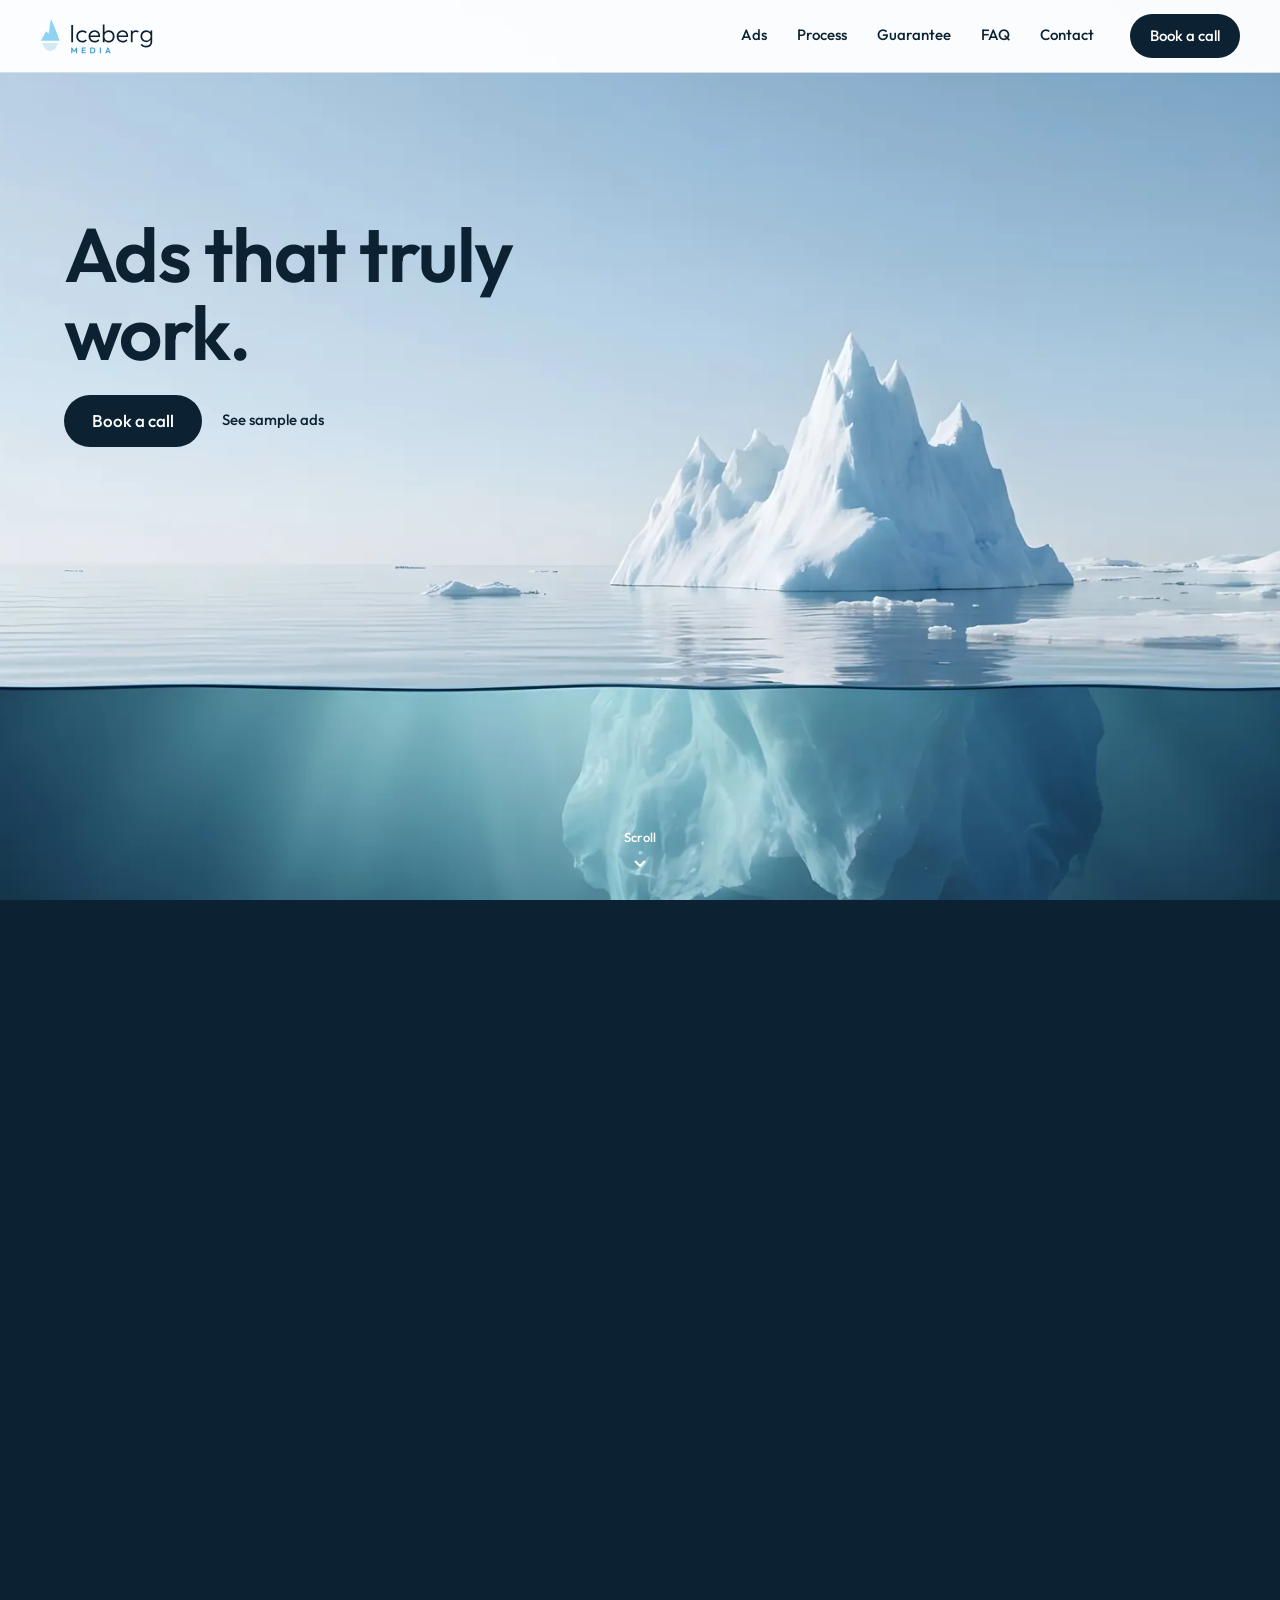
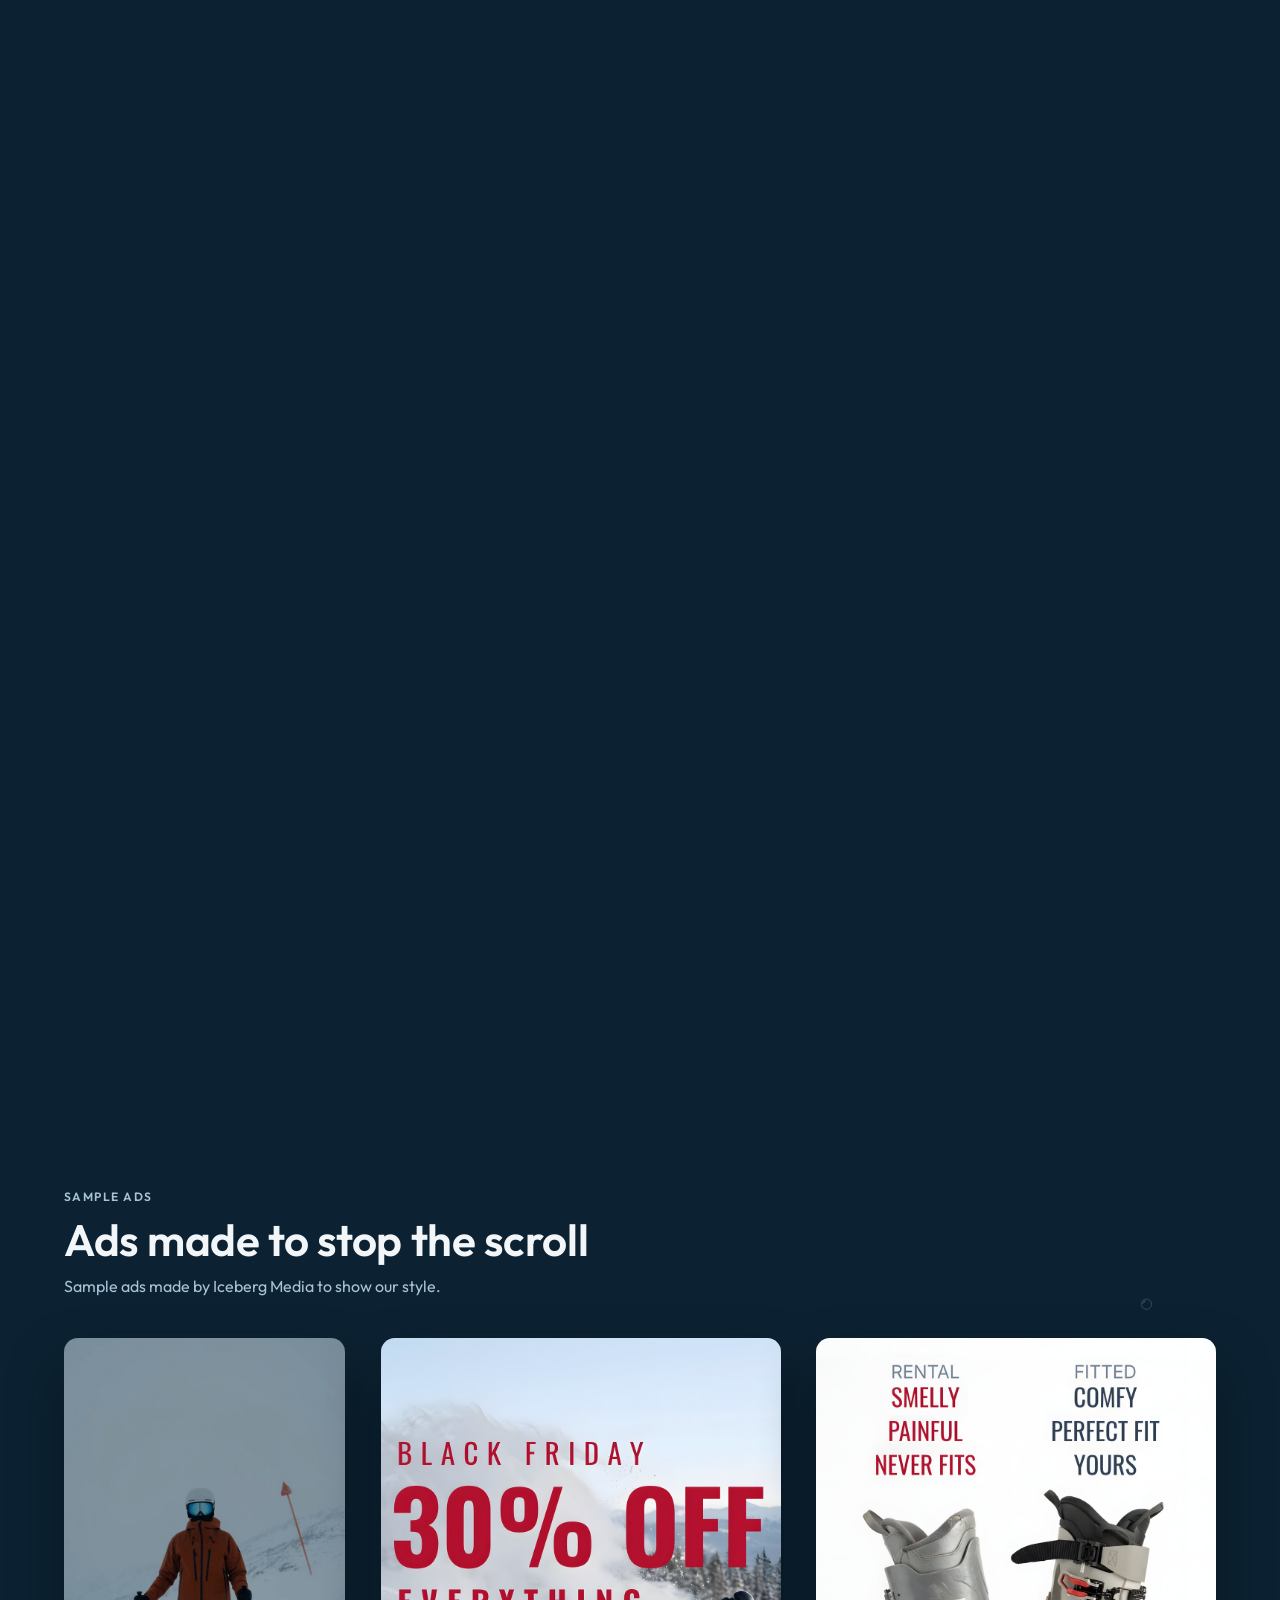
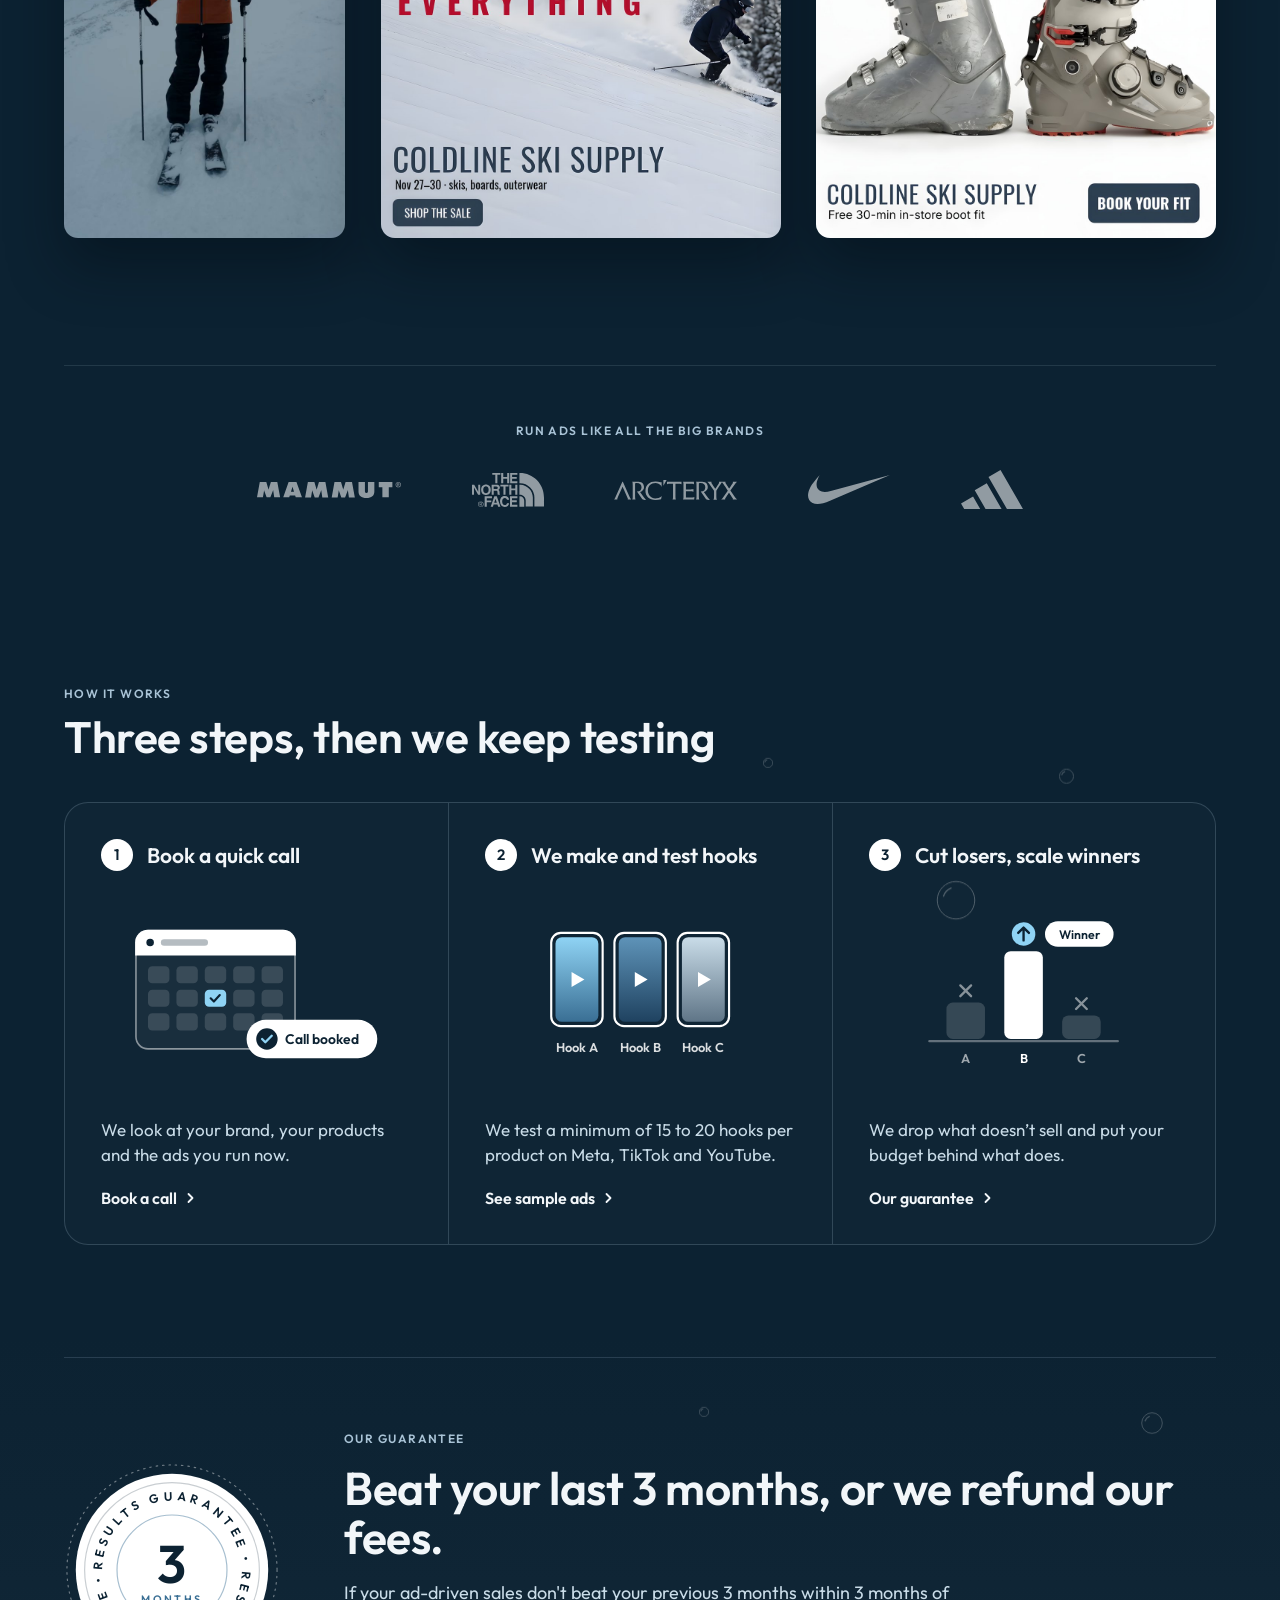
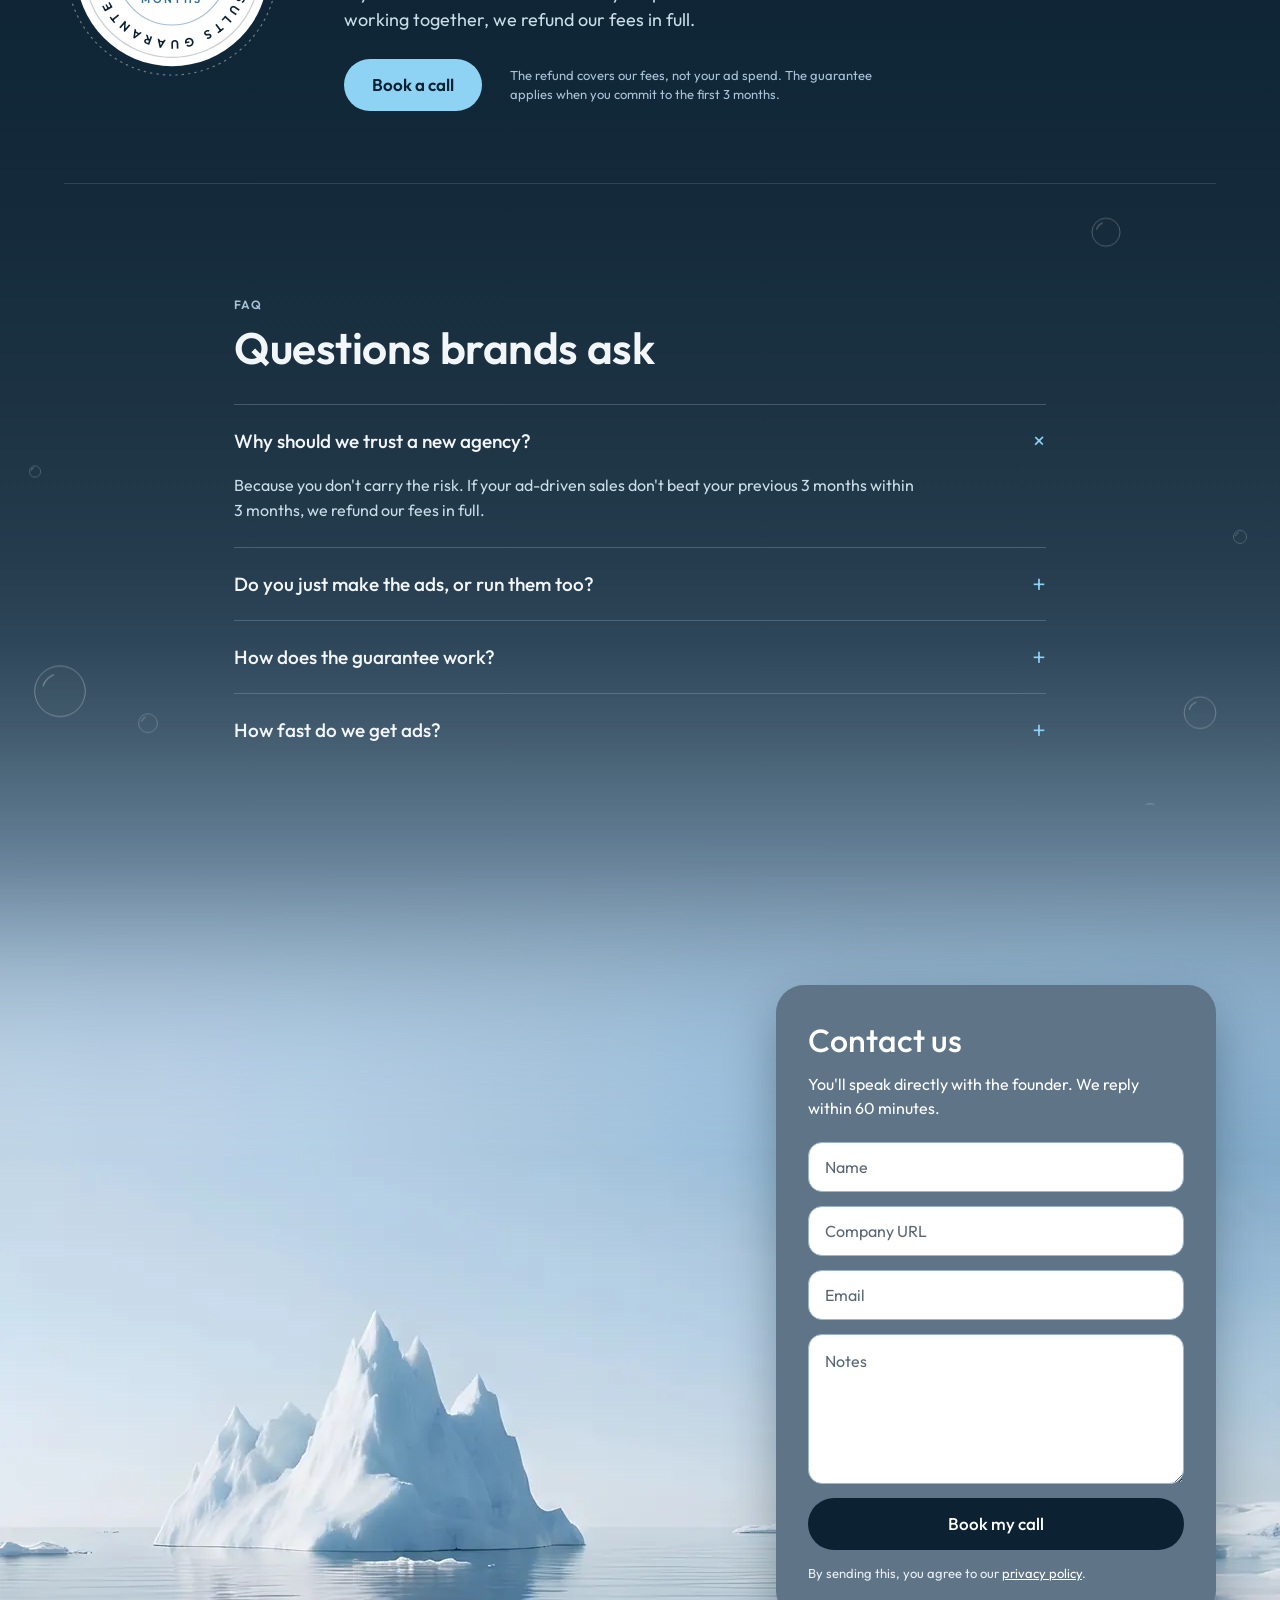
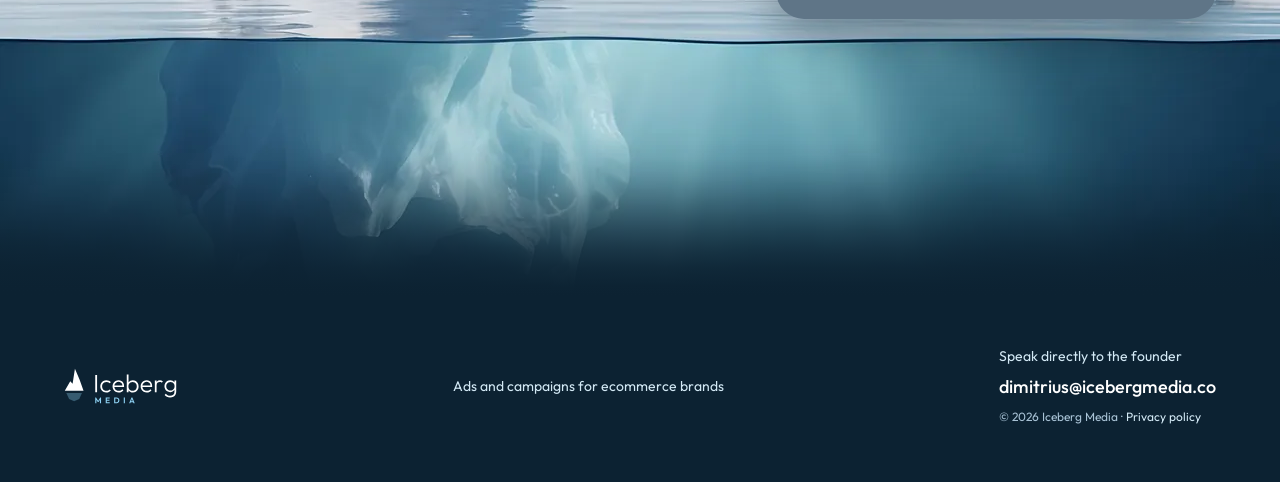
==== commit 4b4d5233: "Say we test a minimum of 15 to 20 hooks per product - How it works, step 2 now reads "We test a mini" ====
--- a/index.html
+++ b/index.html
@@ -198,7 +198,7 @@
               </svg>
             </div>
             <div class="step-foot">
-              <p>3 to 5 hooks per product, live on Meta, TikTok and YouTube.</p>
+              <p>We test a minimum of 15 to 20 hooks per product on Meta, TikTok and YouTube.</p>
               <a class="step-link" href="#ads" data-scroll>See sample ads<svg width="14" height="14" viewBox="0 0 14 14" fill="none" stroke="currentColor" stroke-width="1.8" stroke-linecap="round" stroke-linejoin="round" aria-hidden="true" focusable="false"><path d="M5.5 3l4 4-4 4"/></svg></a>
             </div>
           </li>
--- a/assets/css/site.css
+++ b/assets/css/site.css
@@ -257,7 +257,8 @@
 .step h3 { margin: 0; font-size: 21px; line-height: 1.25; font-weight: 600; color: var(--on-dark); }
 .step-art { display: grid; place-items: center; min-height: 190px; }
 .step-art svg { display: block; height: 150px; width: auto; max-width: 100%; }
-.step-foot { display: flex; flex-direction: column; align-items: flex-start; gap: 18px; }
+/* the link sits at the bottom of the row, so the three links line up even when one step's text runs a line longer */
+.step-foot { display: flex; flex-direction: column; align-items: flex-start; justify-content: space-between; gap: 18px; }
 .step p { margin: 0; max-width: 340px; font-size: 17px; line-height: 1.5; color: var(--soft); }
 .step-link { display: inline-flex; align-items: center; gap: 6px; font-weight: 600; color: var(--on-dark); text-decoration: none; transition: color 350ms var(--ease); }
 .step-link svg { transition: transform 350ms var(--ease); }
